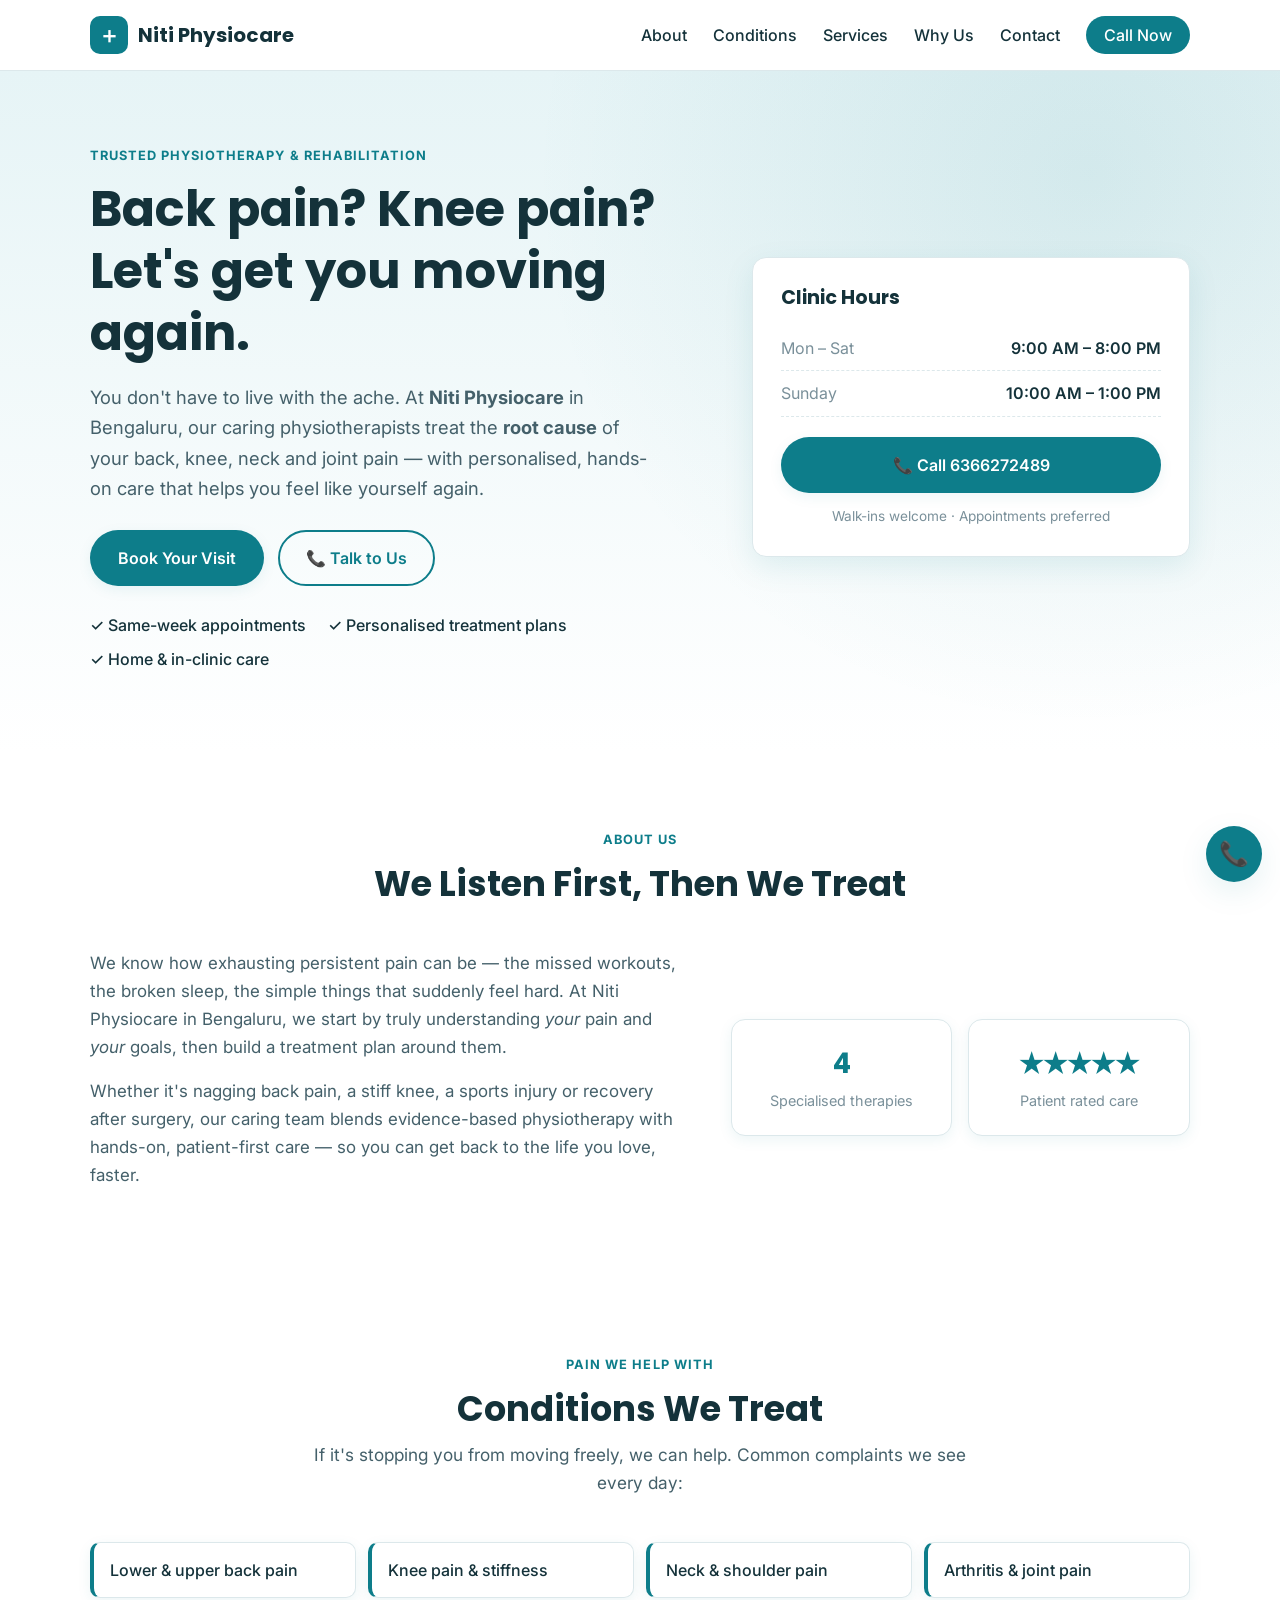
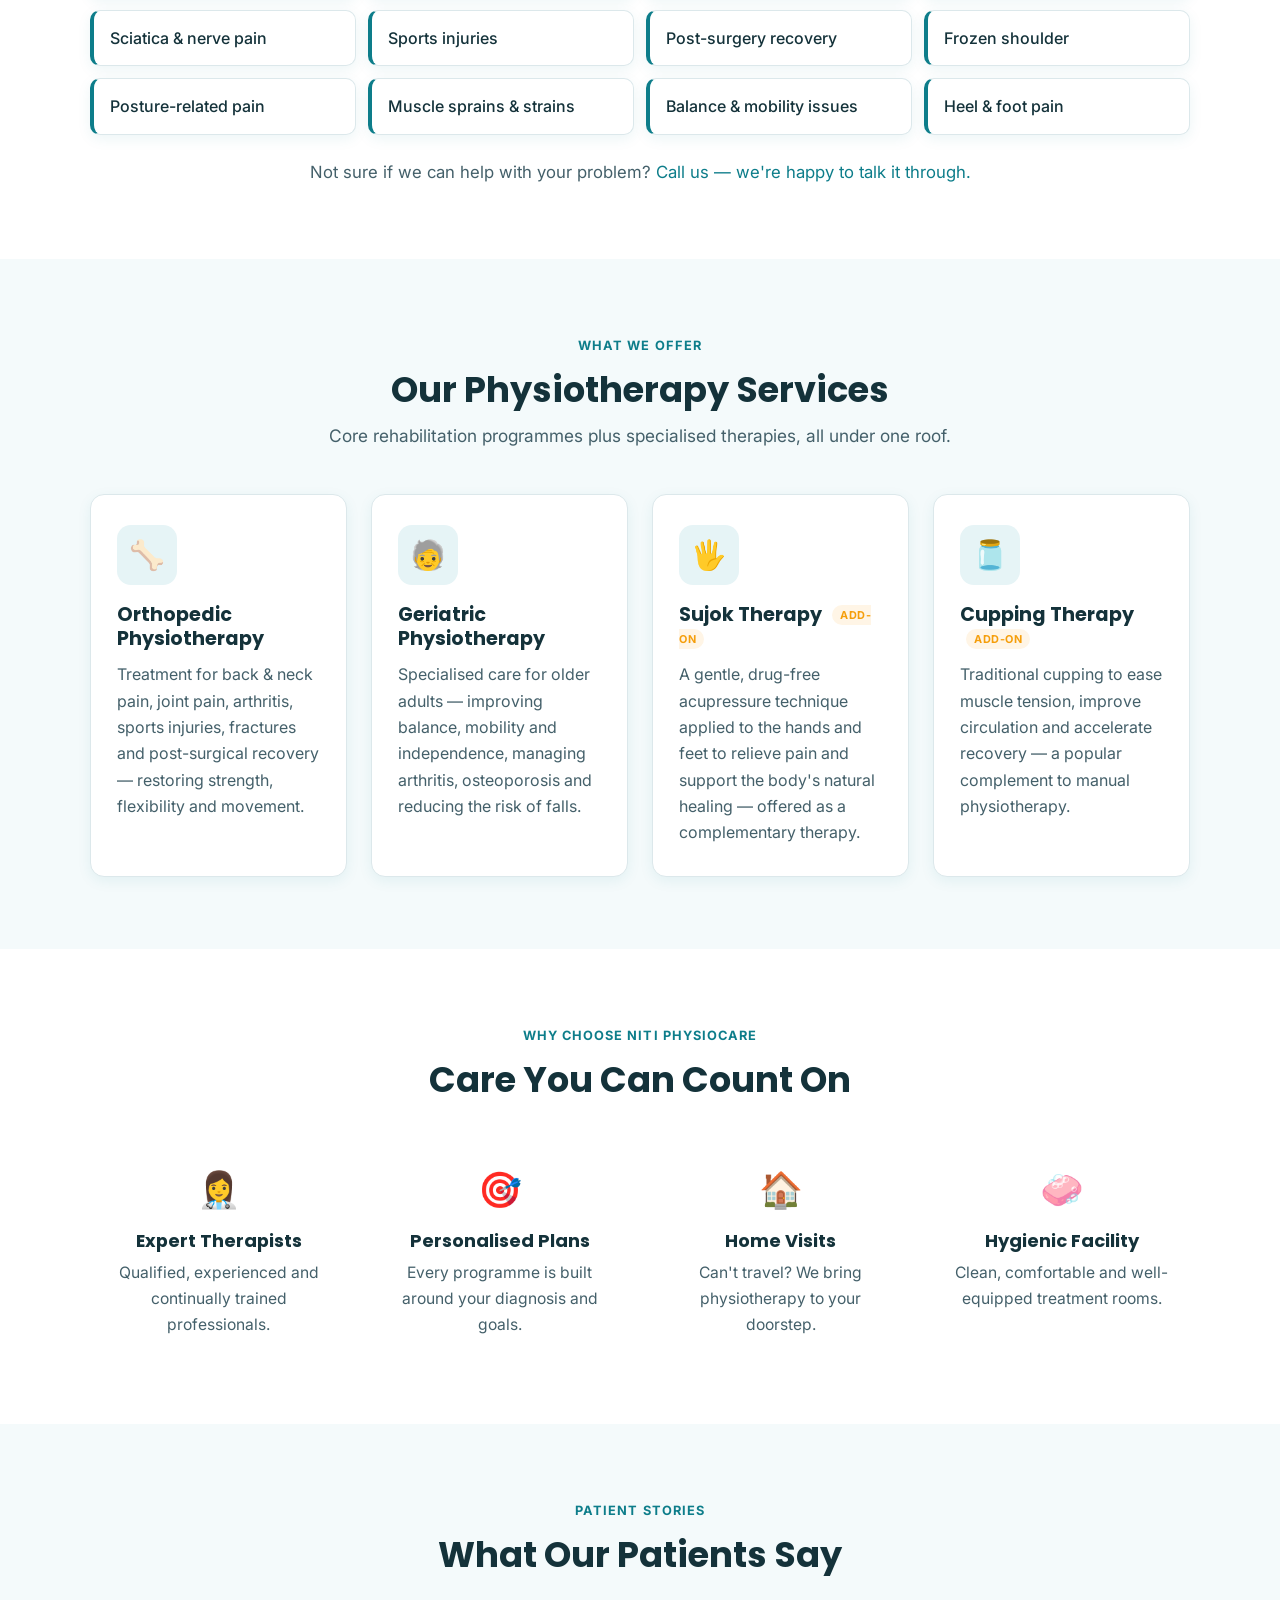
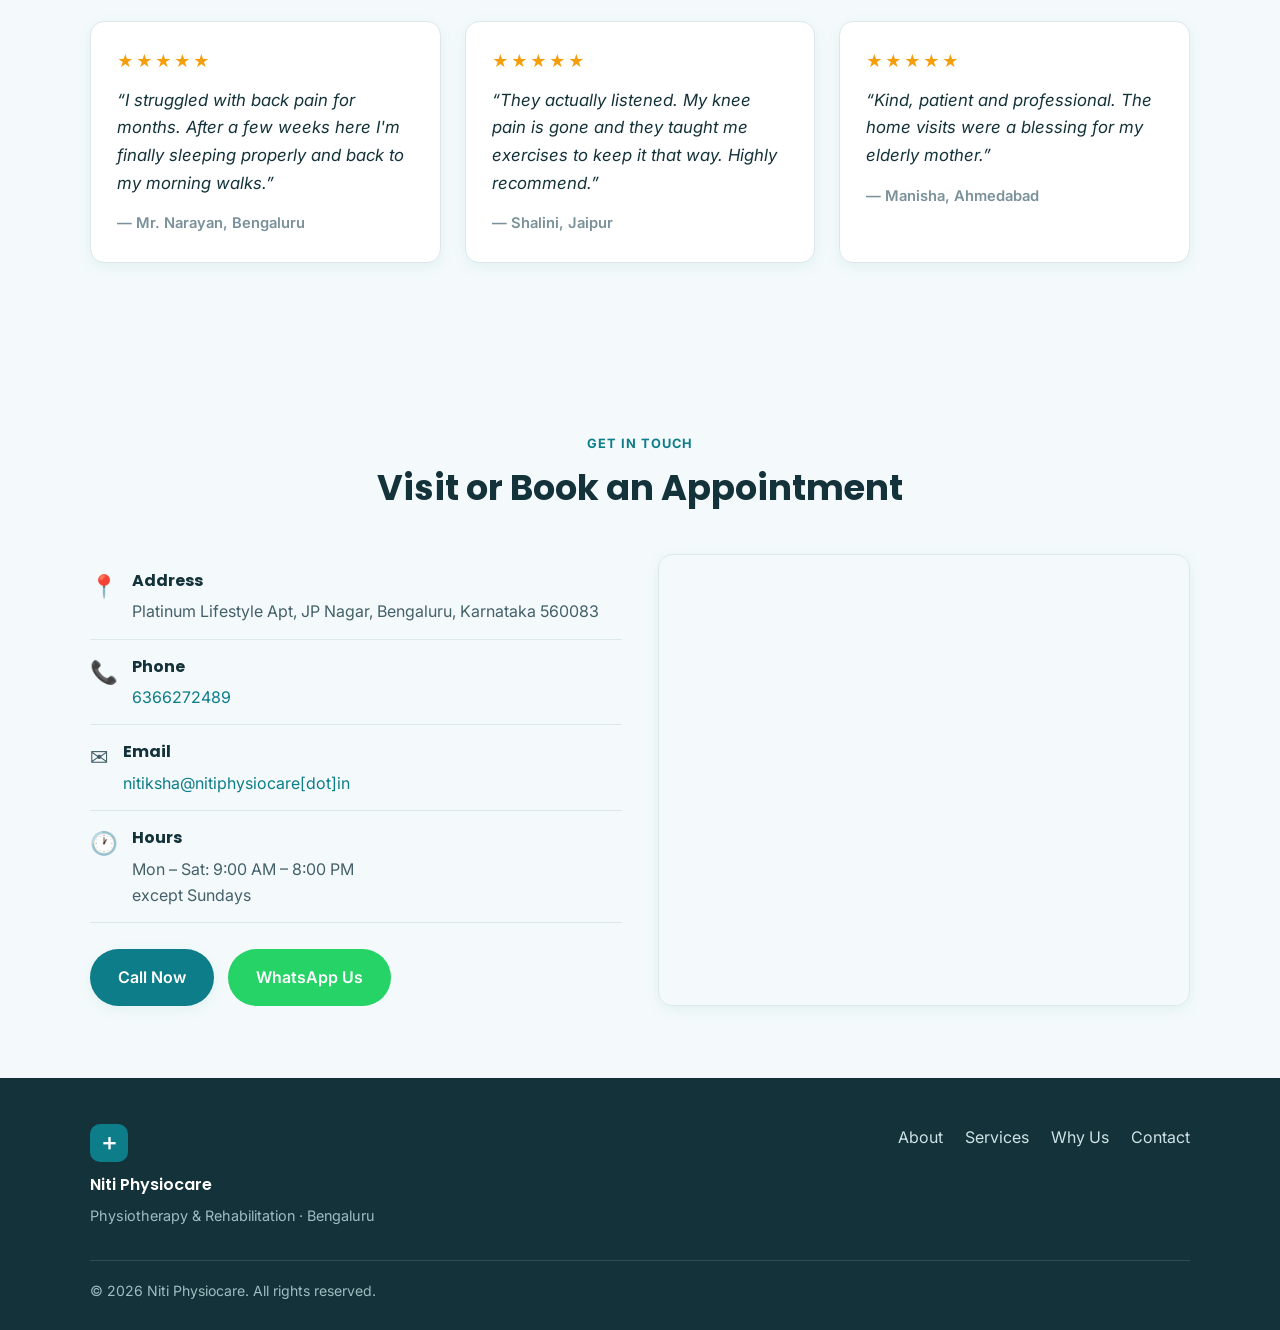
==== index.html @ 244d608a "Fill in clinic details for Niti Physiocare Replace template placeholders with real clinic info: name" ====
<!DOCTYPE html>
<html lang="en">
<head>
  <meta charset="UTF-8" />
  <meta name="viewport" content="width=device-width, initial-scale=1.0" />

  <!-- ===== Primary SEO meta ===== -->
  <title>Niti Physiocare | Physiotherapy & Rehabilitation in Bengaluru</title>
  <meta name="description" content="Niti Physiocare offers expert physiotherapy in Bengaluru — orthopedic and geriatric rehabilitation, plus Sujok and cupping therapy. Book an appointment with our experienced physiotherapists today." />
  <meta name="keywords" content="physiotherapy Bengaluru, physiotherapist near me, orthopedic physiotherapy, geriatric physiotherapy, sujok therapy, cupping therapy, back pain treatment, joint pain, rehabilitation Bengaluru" />
  <meta name="author" content="Niti Physiocare" />
  <meta name="robots" content="index, follow" />
  <link rel="canonical" href="https://nitiphysiocare.in/" />

  <!-- ===== Open Graph (Facebook / WhatsApp / LinkedIn) ===== -->
  <meta property="og:type" content="website" />
  <meta property="og:title" content="Niti Physiocare | Physiotherapy & Rehabilitation in Bengaluru" />
  <meta property="og:description" content="Expert orthopedic & geriatric physiotherapy, Sujok and cupping therapy in Bengaluru. Personalised treatment for lasting pain relief and mobility." />
  <meta property="og:url" content="https://nitiphysiocare.in/" />
  <meta property="og:image" content="https://nitiphysiocare.in/assets/og-image.jpg" />
  <meta property="og:site_name" content="Niti Physiocare" />
  <meta property="og:locale" content="en_IN" />

  <!-- ===== Twitter card ===== -->
  <meta name="twitter:card" content="summary_large_image" />
  <meta name="twitter:title" content="Niti Physiocare | Physiotherapy in Bengaluru" />
  <meta name="twitter:description" content="Expert orthopedic & geriatric physiotherapy, Sujok and cupping therapy in Bengaluru." />
  <meta name="twitter:image" content="https://nitiphysiocare.in/assets/og-image.jpg" />

  <meta name="theme-color" content="#0d7d8a" />

  <!-- ===== Favicon (replace with your own) ===== -->
  <link rel="icon" type="image/svg+xml" href="favicon.svg" />

  <!-- ===== Fonts ===== -->
  <link rel="preconnect" href="https://fonts.googleapis.com" />
  <link rel="preconnect" href="https://fonts.gstatic.com" crossorigin />
  <link href="https://fonts.googleapis.com/css2?family=Poppins:wght@500;600;700&family=Inter:wght@400;500;600&display=swap" rel="stylesheet" />

  <link rel="stylesheet" href="styles.css" />

  <!-- ===== Structured Data: LocalBusiness / Physiotherapy (helps Google rich results) ===== -->
  <script type="application/ld+json">
  {
    "@context": "https://schema.org",
    "@type": "Physiotherapy",
    "name": "Niti Physiocare",
    "image": "https://nitiphysiocare.in/assets/og-image.jpg",
    "url": "https://nitiphysiocare.in/",
    "telephone": "6366272489",
    "email": "nitiksha@nitiphysiocare.in",
    "priceRange": "₹₹",
    "address": {
      "@type": "PostalAddress",
      "streetAddress": "Platinum Lifestyle Apt, JP Nagar",
      "addressLocality": "Bengaluru",
      "addressRegion": "Karnataka",
      "postalCode": "560083",
      "addressCountry": "IN"
    },
    "geo": {
      "@type": "GeoCoordinates",
      "latitude": "12.8653871",
      "longitude": "77.575637"
    },
    "openingHoursSpecification": [
      {
        "@type": "OpeningHoursSpecification",
        "dayOfWeek": ["Monday","Tuesday","Wednesday","Thursday","Friday","Saturday"],
        "opens": "09:00",
        "closes": "20:00"
      },
      {
        "@type": "OpeningHoursSpecification",
        "dayOfWeek": "Sunday",
        "opens": "10:00",
        "closes": "13:00"
      }
    ],
    "medicalSpecialty": "Physiotherapy",
    "availableService": [
      { "@type": "MedicalTherapy", "name": "Orthopedic Physiotherapy" },
      { "@type": "MedicalTherapy", "name": "Geriatric Physiotherapy" },
      { "@type": "MedicalTherapy", "name": "Sujok Therapy" },
      { "@type": "MedicalTherapy", "name": "Cupping Therapy" }
    ]
  }
  </script>
</head>

<body>
  <a class="skip-link" href="#main">Skip to content</a>

  <!-- ===== Header / Nav ===== -->
  <header class="site-header" id="top">
    <div class="container nav-wrap">
      <a href="#top" class="brand" aria-label="Niti Physiocare home">
        <span class="brand-mark" aria-hidden="true">＋</span>
        <span class="brand-text">Niti Physiocare</span>
      </a>

      <nav class="main-nav" aria-label="Primary">
        <button class="nav-toggle" aria-expanded="false" aria-controls="nav-menu" aria-label="Toggle menu">
          <span></span><span></span><span></span>
        </button>
        <ul id="nav-menu" class="nav-menu">
          <li><a href="#about">About</a></li>
          <li><a href="#conditions">Conditions</a></li>
          <li><a href="#services">Services</a></li>
          <li><a href="#why">Why Us</a></li>
          <li><a href="#contact">Contact</a></li>
          <li><a class="nav-cta" href="tel:6366272489">Call Now</a></li>
        </ul>
      </nav>
    </div>
  </header>

  <main id="main">
    <!-- ===== Hero ===== -->
    <section class="hero">
      <div class="container hero-inner">
        <div class="hero-content">
          <p class="eyebrow">Trusted Physiotherapy &amp; Rehabilitation</p>
          <h1>Back pain? Knee pain? Let's get you moving again.</h1>
          <p class="hero-sub">
            You don't have to live with the ache. At <strong>Niti Physiocare</strong> in Bengaluru,
            our caring physiotherapists treat the <strong>root cause</strong> of your back, knee,
            neck and joint pain — with personalised, hands-on care that helps you feel like
            yourself again.
          </p>
          <div class="hero-actions">
            <a class="btn btn-primary" href="#contact">Book Your Visit</a>
            <a class="btn btn-ghost" href="tel:6366272489">📞 Talk to Us</a>
          </div>
          <ul class="hero-points">
            <li>✓ Same-week appointments</li>
            <li>✓ Personalised treatment plans</li>
            <li>✓ Home &amp; in-clinic care</li>
          </ul>
        </div>
        <div class="hero-card" aria-hidden="false">
          <h2 class="hero-card-title">Clinic Hours</h2>
          <ul class="hours-list">
            <li><span>Mon – Sat</span><span>9:00 AM – 8:00 PM</span></li>
            <li><span>Sunday</span><span>10:00 AM – 1:00 PM</span></li>
          </ul>
          <a class="btn btn-primary btn-block" href="tel:6366272489">📞 Call 6366272489</a>
          <p class="hero-card-note">Walk-ins welcome · Appointments preferred</p>
        </div>
      </div>
    </section>

    <!-- ===== About ===== -->
    <section class="section" id="about">
      <div class="container">
        <div class="section-head">
          <p class="eyebrow">About Us</p>
          <h2>We Listen First, Then We Treat</h2>
        </div>
        <div class="about-grid">
          <div>
            <p>
              We know how exhausting persistent pain can be — the missed workouts, the broken
              sleep, the simple things that suddenly feel hard. At Niti Physiocare in Bengaluru, we
              start by truly understanding <em>your</em> pain and <em>your</em> goals, then build
              a treatment plan around them.
            </p>
            <p>
              Whether it's nagging back pain, a stiff knee, a sports injury or recovery after
              surgery, our caring team blends evidence-based physiotherapy with hands-on,
              patient-first care — so you can get back to the life you love, faster.
            </p>
          </div>
          <ul class="stats">
            <li><strong>4</strong><span>Specialised therapies</span></li>
            <li><strong>★★★★★</strong><span>Patient rated care</span></li>
          </ul>
        </div>
      </div>
    </section>

    <!-- ===== Conditions We Treat ===== -->
    <section class="section" id="conditions">
      <div class="container">
        <div class="section-head">
          <p class="eyebrow">Pain We Help With</p>
          <h2>Conditions We Treat</h2>
          <p class="section-lead">If it's stopping you from moving freely, we can help. Common complaints we see every day:</p>
        </div>
        <ul class="conditions">
          <li>Lower &amp; upper back pain</li>
          <li>Knee pain &amp; stiffness</li>
          <li>Neck &amp; shoulder pain</li>
          <li>Arthritis &amp; joint pain</li>
          <li>Sciatica &amp; nerve pain</li>
          <li>Sports injuries</li>
          <li>Post-surgery recovery</li>
          <li>Frozen shoulder</li>
          <li>Posture-related pain</li>
          <li>Muscle sprains &amp; strains</li>
          <li>Balance &amp; mobility issues</li>
          <li>Heel &amp; foot pain</li>
        </ul>
        <p class="conditions-cta">
          Not sure if we can help with your problem?
          <a href="tel:6366272489">Call us — we're happy to talk it through.</a>
        </p>
      </div>
    </section>

    <!-- ===== Services ===== -->
    <section class="section section-alt" id="services">
      <div class="container">
        <div class="section-head">
          <p class="eyebrow">What We Offer</p>
          <h2>Our Physiotherapy Services</h2>
          <p class="section-lead">
            Core rehabilitation programmes plus specialised therapies, all under one roof.
          </p>
        </div>

        <div class="cards">
          <article class="card">
            <div class="card-icon" aria-hidden="true">🦴</div>
            <h3>Orthopedic Physiotherapy</h3>
            <p>
              Treatment for back &amp; neck pain, joint pain, arthritis, sports injuries,
              fractures and post-surgical recovery — restoring strength, flexibility and movement.
            </p>
          </article>

          <article class="card">
            <div class="card-icon" aria-hidden="true">🧓</div>
            <h3>Geriatric Physiotherapy</h3>
            <p>
              Specialised care for older adults — improving balance, mobility and independence,
              managing arthritis, osteoporosis and reducing the risk of falls.
            </p>
          </article>

          <article class="card">
            <div class="card-icon" aria-hidden="true">🖐️</div>
            <h3>Sujok Therapy <span class="badge">Add-on</span></h3>
            <p>
              A gentle, drug-free acupressure technique applied to the hands and feet to relieve
              pain and support the body's natural healing — offered as a complementary therapy.
            </p>
          </article>

          <article class="card">
            <div class="card-icon" aria-hidden="true">🫙</div>
            <h3>Cupping Therapy <span class="badge">Add-on</span></h3>
            <p>
              Traditional cupping to ease muscle tension, improve circulation and accelerate
              recovery — a popular complement to manual physiotherapy.
            </p>
          </article>
        </div>
      </div>
    </section>

    <!-- ===== Why Us ===== -->
    <section class="section" id="why">
      <div class="container">
        <div class="section-head">
          <p class="eyebrow">Why Choose Niti Physiocare</p>
          <h2>Care You Can Count On</h2>
        </div>
        <div class="features">
          <div class="feature"><span class="feature-ic">👩‍⚕️</span><h3>Expert Therapists</h3><p>Qualified, experienced and continually trained professionals.</p></div>
          <div class="feature"><span class="feature-ic">🎯</span><h3>Personalised Plans</h3><p>Every programme is built around your diagnosis and goals.</p></div>
          <div class="feature"><span class="feature-ic">🏠</span><h3>Home Visits</h3><p>Can't travel? We bring physiotherapy to your doorstep.</p></div>
          <div class="feature"><span class="feature-ic">🧼</span><h3>Hygienic Facility</h3><p>Clean, comfortable and well-equipped treatment rooms.</p></div>
        </div>
      </div>
    </section>

    <!-- ===== Testimonials ===== -->
    <section class="section section-alt" id="testimonials">
      <div class="container">
        <div class="section-head">
          <p class="eyebrow">Patient Stories</p>
          <h2>What Our Patients Say</h2>
        </div>
        <div class="testimonials">
          <figure class="testimonial">
            <div class="stars" aria-hidden="true">★★★★★</div>
            <blockquote>“I struggled with back pain for months. After a few weeks here I'm finally sleeping properly and back to my morning walks.”</blockquote>
            <figcaption>— Mr. Narayan, Bengaluru</figcaption>
          </figure>
          <figure class="testimonial">
            <div class="stars" aria-hidden="true">★★★★★</div>
            <blockquote>“They actually listened. My knee pain is gone and they taught me exercises to keep it that way. Highly recommend.”</blockquote>
            <figcaption>— Shalini, Jaipur</figcaption>
          </figure>
          <figure class="testimonial">
            <div class="stars" aria-hidden="true">★★★★★</div>
            <blockquote>“Kind, patient and professional. The home visits were a blessing for my elderly mother.”</blockquote>
            <figcaption>— Manisha, Ahmedabad</figcaption>
          </figure>
        </div>
      </div>
    </section>

    <!-- ===== Contact ===== -->
    <section class="section section-alt" id="contact">
      <div class="container">
        <div class="section-head">
          <p class="eyebrow">Get In Touch</p>
          <h2>Visit or Book an Appointment</h2>
        </div>

        <div class="contact-grid">
          <div class="contact-info">
            <ul class="contact-list">
              <li>
                <span class="contact-ic" aria-hidden="true">📍</span>
                <div>
                  <strong>Address</strong>
                  <p>Platinum Lifestyle Apt, JP Nagar, Bengaluru, Karnataka 560083</p>
                </div>
              </li>
              <li>
                <span class="contact-ic" aria-hidden="true">📞</span>
                <div>
                  <strong>Phone</strong>
                  <p><a href="tel:6366272489">6366272489</a></p>
                </div>
              </li>
              <li>
                <span class="contact-ic" aria-hidden="true">✉️</span>
                <div>
                  <strong>Email</strong>
                  <p><a href="mailto:nitiksha@nitiphysiocare.in">nitiksha@nitiphysiocare[dot]in</a></p>
                </div>
              </li>
              <li>
                <span class="contact-ic" aria-hidden="true">🕐</span>
                <div>
                  <strong>Hours</strong>
                  <p>Mon – Sat: 9:00 AM – 8:00 PM<br /> except Sundays</p>
                </div>
              </li>
            </ul>

            <div class="contact-actions">
              <a class="btn btn-primary" href="tel:6366272489">Call Now</a>
              <a class="btn btn-whatsapp" href="https://wa.me/6366272489" target="_blank" rel="noopener">WhatsApp Us</a>
            </div>
          </div>

          <div class="contact-map">
            <iframe
              title="Niti Physiocare location map"
              src="https://www.google.com/maps?q=Niti+Physiocare&ll=12.8653871,77.575637&z=17&output=embed"
              width="100%" height="100%" style="border:0;"
              allowfullscreen="" loading="lazy" referrerpolicy="no-referrer-when-downgrade">
            </iframe>
          </div>
        </div>
      </div>
    </section>
  </main>

  <!-- ===== Footer ===== -->
  <footer class="site-footer">
    <div class="container footer-inner">
      <div class="footer-brand">
        <span class="brand-mark" aria-hidden="true">＋</span>
        <span>Niti Physiocare</span>
        <p class="footer-tag">Physiotherapy &amp; Rehabilitation · Bengaluru</p>
      </div>
      <nav class="footer-nav" aria-label="Footer">
        <a href="#about">About</a>
        <a href="#services">Services</a>
        <a href="#why">Why Us</a>
        <a href="#contact">Contact</a>
      </nav>
      <p class="footer-copy">© <span id="year"></span> Niti Physiocare. All rights reserved.</p>
    </div>
  </footer>

  <!-- Floating WhatsApp / Call quick action -->
  <a class="float-call" href="tel:6366272489" aria-label="Call Niti Physiocare">📞</a>

  <script src="script.js"></script>
</body>
</html>
---- styles.css ----
/* ===========================================================
   [CLINIC NAME] — Physiotherapy website styles
   Theme: clean clinical teal/blue
   =========================================================== */

:root {
  --teal: #0d7d8a;
  --teal-dark: #095e68;
  --teal-light: #e6f4f6;
  --accent: #f59e0b;
  --ink: #14323a;
  --body: #44606a;
  --muted: #7a909a;
  --bg: #ffffff;
  --bg-alt: #f4fafb;
  --border: #dce8eb;
  --white: #ffffff;
  --whatsapp: #25d366;
  --radius: 14px;
  --shadow: 0 10px 30px rgba(13, 125, 138, 0.10);
  --shadow-sm: 0 4px 14px rgba(13, 125, 138, 0.08);
  --maxw: 1140px;
}

* { box-sizing: border-box; }

html { scroll-behavior: smooth; }

body {
  margin: 0;
  font-family: "Inter", system-ui, -apple-system, Segoe UI, Roboto, sans-serif;
  color: var(--body);
  background: var(--bg);
  line-height: 1.65;
  -webkit-font-smoothing: antialiased;
}

h1, h2, h3, .brand-text { font-family: "Poppins", sans-serif; color: var(--ink); line-height: 1.25; }

img { max-width: 100%; display: block; }
a { color: var(--teal); text-decoration: none; }
a:hover { text-decoration: underline; }

.container { width: 100%; max-width: var(--maxw); margin: 0 auto; padding: 0 20px; }

.skip-link {
  position: absolute; left: -999px; top: 0; background: var(--teal); color: #fff;
  padding: 10px 16px; border-radius: 0 0 8px 0; z-index: 1000;
}
.skip-link:focus { left: 0; }

/* ===== Buttons ===== */
.btn {
  display: inline-block; padding: 13px 26px; border-radius: 999px;
  font-weight: 600; font-size: 1rem; cursor: pointer; border: 2px solid transparent;
  transition: transform .15s ease, box-shadow .15s ease, background .15s ease;
  text-align: center;
}
.btn:hover { text-decoration: none; transform: translateY(-2px); }
.btn-primary { background: var(--teal); color: #fff; box-shadow: var(--shadow-sm); }
.btn-primary:hover { background: var(--teal-dark); color: #fff; }
.btn-ghost { background: transparent; color: var(--teal); border-color: var(--teal); }
.btn-ghost:hover { background: var(--teal-light); }
.btn-whatsapp { background: var(--whatsapp); color: #fff; }
.btn-whatsapp:hover { background: #1da851; color: #fff; }
.btn-block { display: block; width: 100%; }

/* ===== Header ===== */
.site-header {
  position: sticky; top: 0; z-index: 100;
  background: rgba(255,255,255,0.95); backdrop-filter: blur(8px);
  border-bottom: 1px solid var(--border);
}
.nav-wrap { display: flex; align-items: center; justify-content: space-between; height: 70px; }
.brand { display: flex; align-items: center; gap: 10px; font-weight: 700; }
.brand:hover { text-decoration: none; }
.brand-mark {
  display: inline-grid; place-items: center; width: 38px; height: 38px;
  background: var(--teal); color: #fff; border-radius: 10px; font-size: 1.4rem; font-weight: 700;
}
.brand-text { font-size: 1.25rem; }

.main-nav { display: flex; align-items: center; }
.nav-menu { display: flex; align-items: center; gap: 26px; list-style: none; margin: 0; padding: 0; }
.nav-menu a { color: var(--ink); font-weight: 500; }
.nav-menu a:hover { color: var(--teal); text-decoration: none; }
.nav-cta { background: var(--teal); color: #fff !important; padding: 9px 18px; border-radius: 999px; }
.nav-cta:hover { background: var(--teal-dark); }

.nav-toggle { display: none; flex-direction: column; gap: 5px; background: none; border: 0; cursor: pointer; padding: 8px; }
.nav-toggle span { width: 26px; height: 3px; background: var(--ink); border-radius: 2px; transition: .25s; }

/* ===== Hero ===== */
.hero {
  background:
    radial-gradient(circle at 85% 15%, rgba(13,125,138,0.10), transparent 45%),
    linear-gradient(180deg, var(--teal-light), var(--bg));
  padding: 70px 0 80px;
}
.hero-inner { display: grid; grid-template-columns: 1.4fr 1fr; gap: 50px; align-items: center; }
.eyebrow {
  display: inline-block; text-transform: uppercase; letter-spacing: .08em;
  font-size: .8rem; font-weight: 700; color: var(--teal); margin: 0 0 12px;
}
.hero h1 { font-size: clamp(2rem, 4.5vw, 3.1rem); margin: 0 0 18px; }
.hero-sub { font-size: 1.15rem; max-width: 560px; margin: 0 0 26px; }
.hero-actions { display: flex; flex-wrap: wrap; gap: 14px; margin-bottom: 26px; }
.hero-points { list-style: none; padding: 0; margin: 0; display: flex; flex-wrap: wrap; gap: 8px 22px; color: var(--ink); font-weight: 500; }

.hero-card {
  background: #fff; border: 1px solid var(--border); border-radius: var(--radius);
  padding: 28px; box-shadow: var(--shadow);
}
.hero-card-title { font-size: 1.2rem; margin: 0 0 16px; }
.hours-list { list-style: none; margin: 0 0 20px; padding: 0; }
.hours-list li { display: flex; justify-content: space-between; padding: 9px 0; border-bottom: 1px dashed var(--border); }
.hours-list li span:first-child { color: var(--muted); }
.hours-list li span:last-child { font-weight: 600; color: var(--ink); }
.hero-card-note { text-align: center; font-size: .85rem; color: var(--muted); margin: 12px 0 0; }

/* ===== Sections ===== */
.section { padding: 72px 0; }
.section-alt { background: var(--bg-alt); }
.section-head { text-align: center; max-width: 680px; margin: 0 auto 44px; }
.section-head h2 { font-size: clamp(1.6rem, 3vw, 2.2rem); margin: 0 0 10px; }
.section-lead { font-size: 1.08rem; margin: 0; }

/* ===== About ===== */
.about-grid { display: grid; grid-template-columns: 1.3fr 1fr; gap: 44px; align-items: center; }
.about-grid p { margin: 0 0 16px; font-size: 1.06rem; }
.stats { list-style: none; margin: 0; padding: 0; display: grid; grid-template-columns: 1fr 1fr; gap: 16px; }
.stats li {
  background: #fff; border: 1px solid var(--border); border-radius: var(--radius);
  padding: 22px; text-align: center; box-shadow: var(--shadow-sm);
}
.stats strong { display: block; font-family: "Poppins"; font-size: 1.7rem; color: var(--teal); }
.stats span { font-size: .9rem; color: var(--muted); }

/* ===== Conditions ===== */
.conditions {
  list-style: none; margin: 0 0 24px; padding: 0;
  display: grid; grid-template-columns: repeat(auto-fill, minmax(220px, 1fr)); gap: 12px;
}
.conditions li {
  background: #fff; border: 1px solid var(--border); border-left: 4px solid var(--teal);
  border-radius: 10px; padding: 14px 16px; font-weight: 500; color: var(--ink);
  box-shadow: var(--shadow-sm);
}
.conditions-cta { text-align: center; font-size: 1.05rem; margin: 0; }

/* ===== Service cards ===== */
.cards { display: grid; grid-template-columns: repeat(auto-fit, minmax(240px, 1fr)); gap: 24px; }
.card {
  background: #fff; border: 1px solid var(--border); border-radius: var(--radius);
  padding: 30px 26px; box-shadow: var(--shadow-sm); transition: transform .2s, box-shadow .2s;
}
.card:hover { transform: translateY(-5px); box-shadow: var(--shadow); }
.card-icon {
  width: 60px; height: 60px; display: grid; place-items: center; font-size: 1.8rem;
  background: var(--teal-light); border-radius: 14px; margin-bottom: 18px;
}
.card h3 { font-size: 1.2rem; margin: 0 0 10px; }
.card p { margin: 0; }
.badge {
  font-family: "Inter"; font-size: .68rem; font-weight: 700; text-transform: uppercase;
  letter-spacing: .05em; color: var(--accent); background: #fff5e6;
  padding: 3px 8px; border-radius: 999px; vertical-align: middle; margin-left: 6px;
}

/* ===== Features ===== */
.features { display: grid; grid-template-columns: repeat(auto-fit, minmax(220px, 1fr)); gap: 24px; }
.feature { text-align: center; padding: 14px; }
.feature-ic { font-size: 2.2rem; display: block; margin-bottom: 12px; }
.feature h3 { font-size: 1.12rem; margin: 0 0 8px; }
.feature p { margin: 0; font-size: .98rem; }

/* ===== Testimonials ===== */
.testimonials { display: grid; grid-template-columns: repeat(auto-fit, minmax(260px, 1fr)); gap: 24px; margin-bottom: 22px; }
.testimonial {
  background: #fff; border: 1px solid var(--border); border-radius: var(--radius);
  padding: 26px; margin: 0; box-shadow: var(--shadow-sm);
}
.stars { color: var(--accent); letter-spacing: 2px; margin-bottom: 12px; }
.testimonial blockquote { margin: 0 0 14px; font-size: 1.05rem; color: var(--ink); font-style: italic; }
.testimonial figcaption { color: var(--muted); font-weight: 600; font-size: .92rem; }

/* ===== Contact ===== */
.contact-grid { display: grid; grid-template-columns: 1fr 1fr; gap: 36px; }
.contact-list { list-style: none; margin: 0 0 26px; padding: 0; }
.contact-list li { display: flex; gap: 14px; padding: 14px 0; border-bottom: 1px solid var(--border); }
.contact-ic { font-size: 1.4rem; }
.contact-list strong { display: block; color: var(--ink); font-family: "Poppins"; }
.contact-list p { margin: 4px 0 0; }
.contact-actions { display: flex; flex-wrap: wrap; gap: 14px; }
.contact-map { min-height: 360px; border-radius: var(--radius); overflow: hidden; box-shadow: var(--shadow-sm); border: 1px solid var(--border); }
.contact-map iframe { height: 100%; min-height: 360px; }

/* ===== Footer ===== */
.site-footer { background: var(--ink); color: #cfe2e6; padding: 46px 0 28px; }
.footer-inner { display: grid; grid-template-columns: 1fr auto; gap: 24px; align-items: start; }
.footer-brand { display: flex; flex-direction: column; gap: 6px; font-family: "Poppins"; font-weight: 600; color: #fff; }
.footer-brand .brand-mark { margin-bottom: 4px; }
.footer-tag { font-family: "Inter"; font-weight: 400; font-size: .9rem; color: #9fbcc2; margin: 0; }
.footer-nav { display: flex; gap: 22px; flex-wrap: wrap; }
.footer-nav a { color: #cfe2e6; }
.footer-nav a:hover { color: #fff; }
.footer-copy { grid-column: 1 / -1; border-top: 1px solid rgba(255,255,255,0.12); padding-top: 18px; margin: 8px 0 0; font-size: .88rem; color: #9fbcc2; }

/* ===== Floating call button ===== */
.float-call {
  position: fixed; right: 18px; bottom: 18px; z-index: 200;
  width: 56px; height: 56px; border-radius: 50%; background: var(--teal); color: #fff;
  display: grid; place-items: center; font-size: 1.5rem; box-shadow: var(--shadow);
}
.float-call:hover { background: var(--teal-dark); text-decoration: none; transform: scale(1.05); }

/* ===== Responsive ===== */
@media (max-width: 860px) {
  .hero-inner, .about-grid, .contact-grid, .footer-inner { grid-template-columns: 1fr; }
  .footer-copy { grid-column: 1; }
  .nav-toggle { display: flex; }
  .nav-menu {
    position: absolute; top: 70px; left: 0; right: 0; flex-direction: column; gap: 0;
    background: #fff; border-bottom: 1px solid var(--border); padding: 8px 20px 16px;
    box-shadow: var(--shadow); display: none;
  }
  .nav-menu.open { display: flex; }
  .nav-menu li { width: 100%; }
  .nav-menu a { display: block; padding: 12px 0; }
  .nav-cta { text-align: center; margin-top: 8px; }
  .stats { grid-template-columns: 1fr 1fr; }
}

@media (max-width: 480px) {
  .hero { padding: 48px 0 56px; }
  .section { padding: 52px 0; }
  .hero-actions .btn, .contact-actions .btn { flex: 1 1 auto; }
}

@media (prefers-reduced-motion: reduce) {
  * { scroll-behavior: auto; transition: none !important; }
}
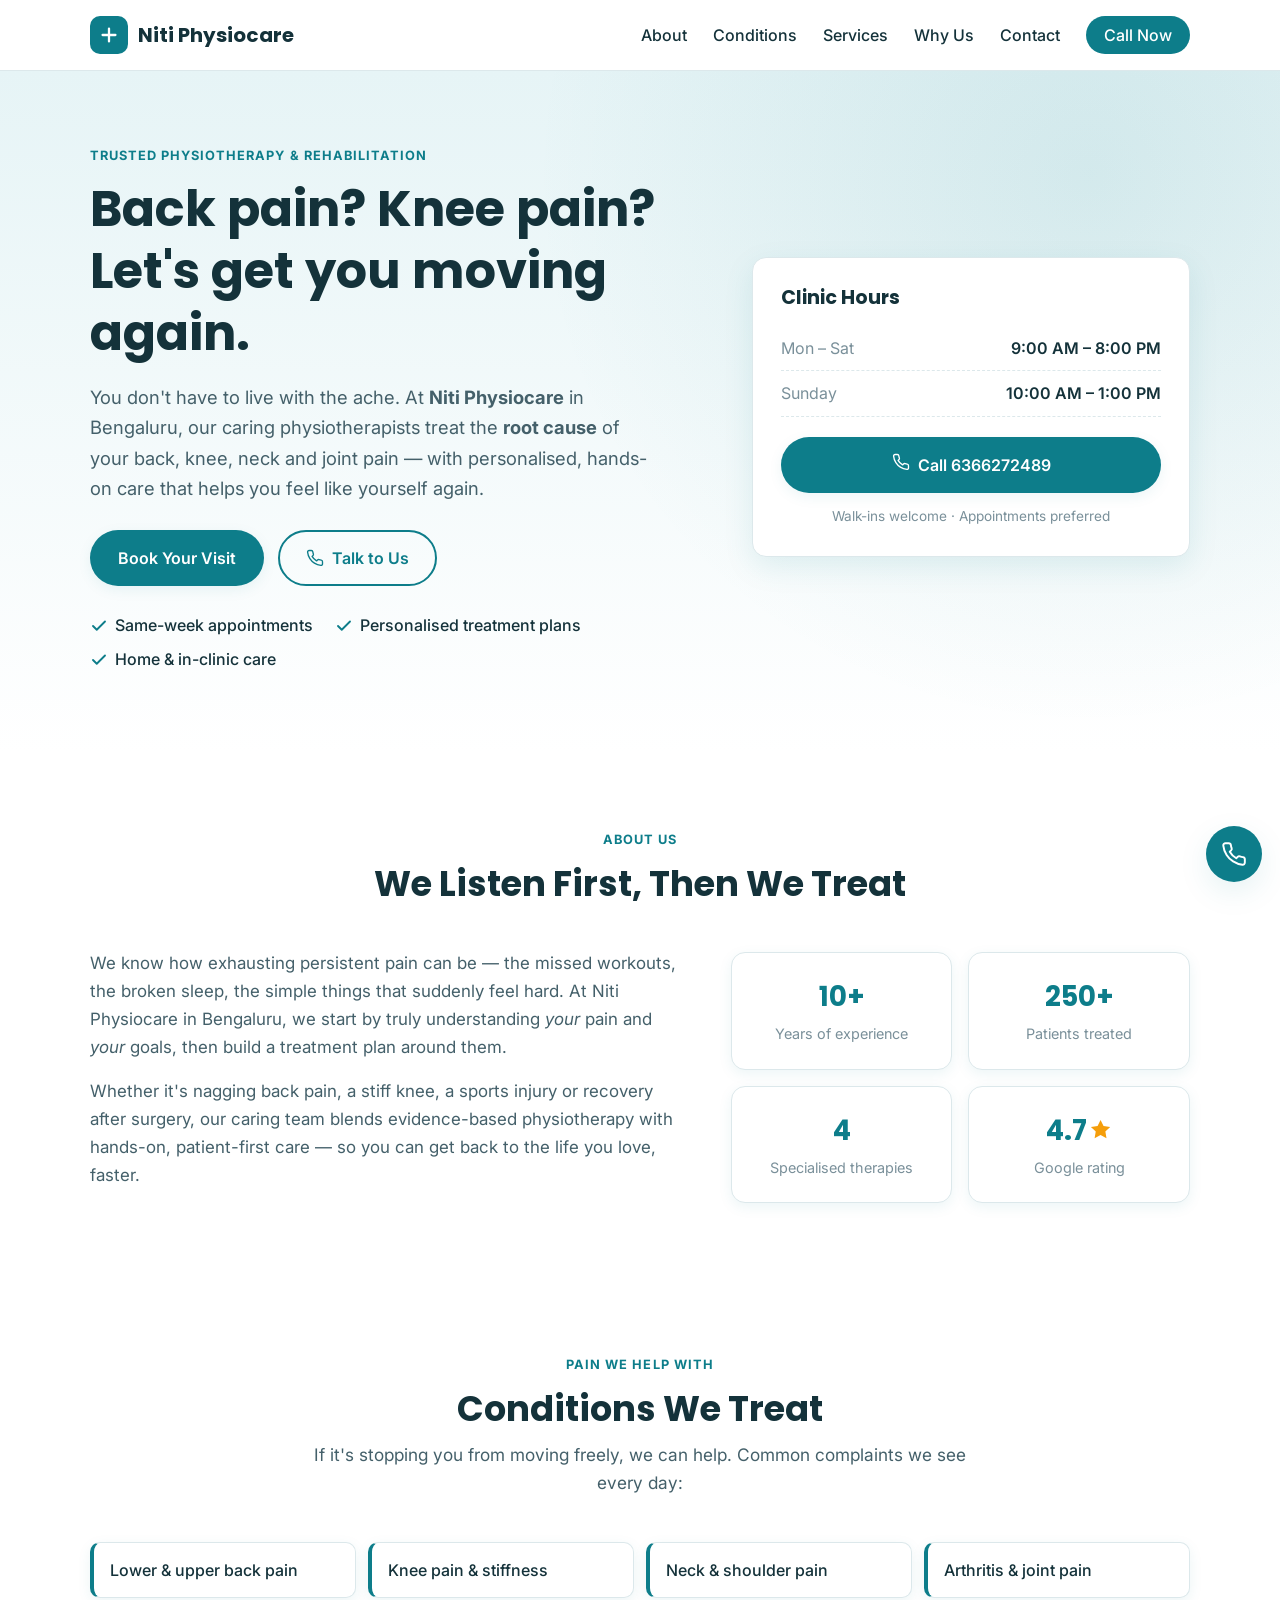
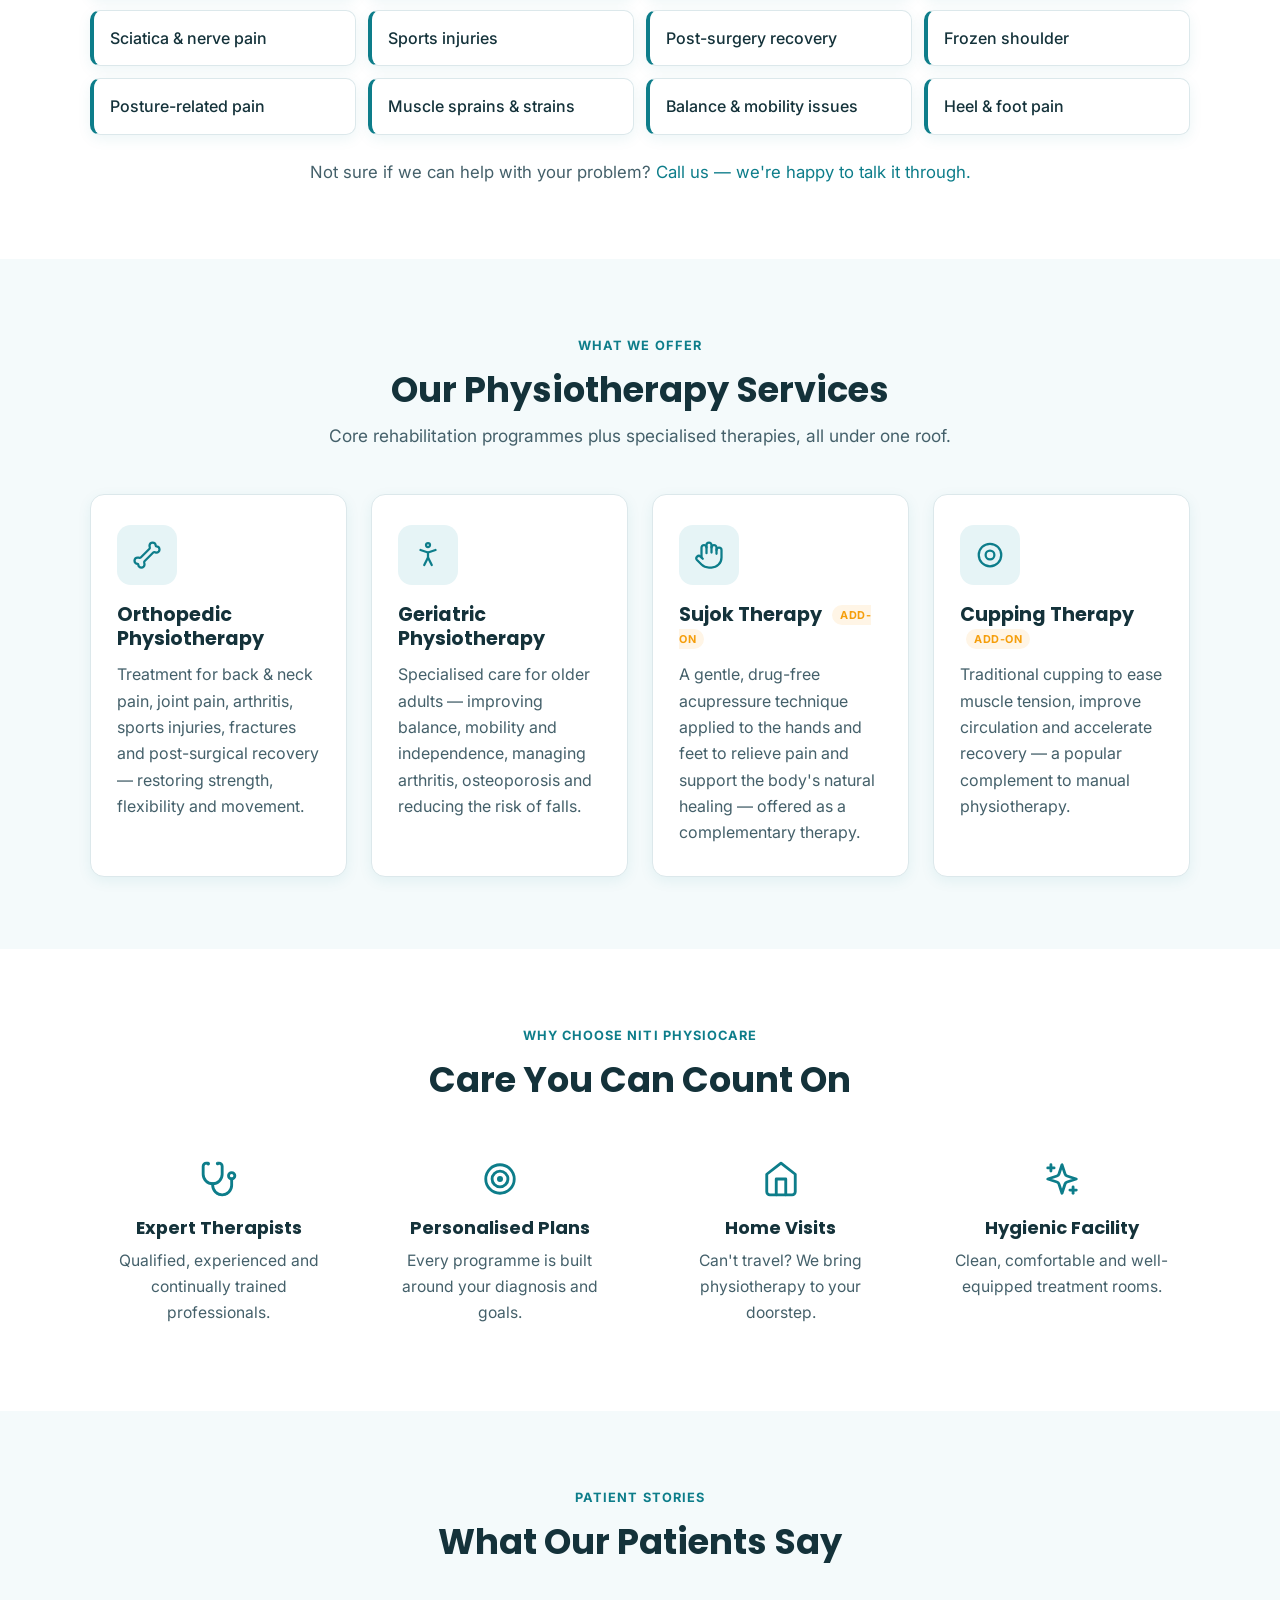
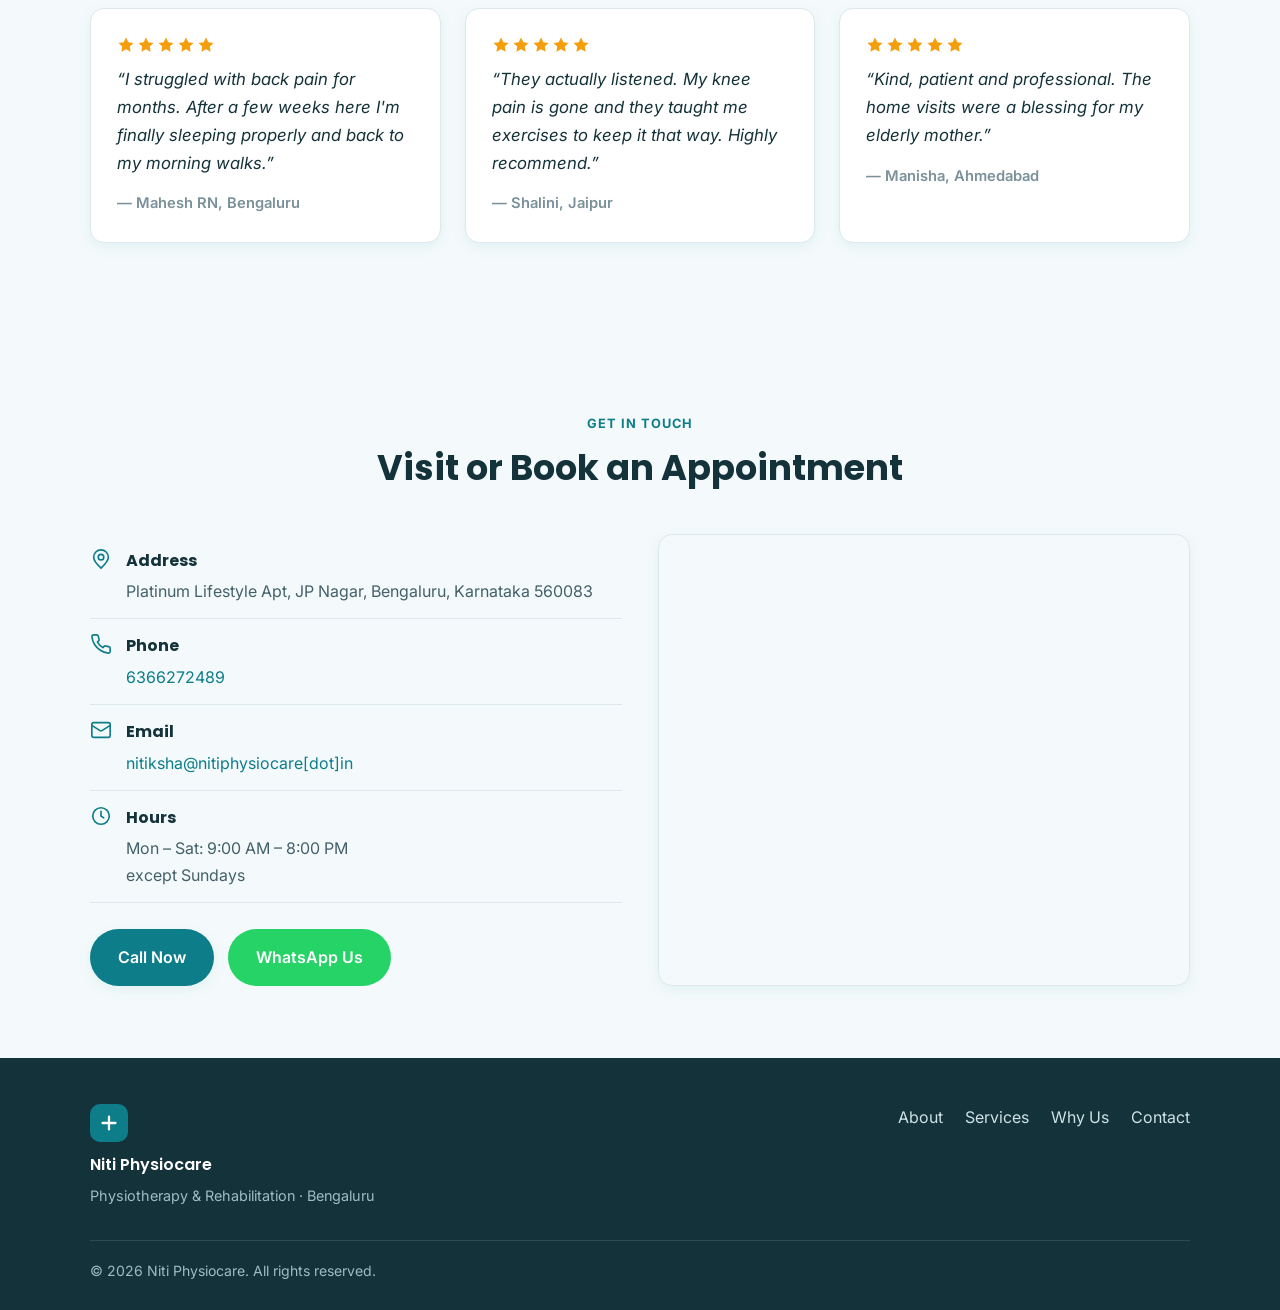
==== commit 7faf9347: "Replace emoji with single-color SVG icons; add stats & rating Swap all emoji (service cards, contact" ====
--- a/index.html
+++ b/index.html
@@ -50,6 +50,11 @@
     "telephone": "6366272489",
     "email": "nitiksha@nitiphysiocare.in",
     "priceRange": "₹₹",
+    "aggregateRating": {
+      "@type": "AggregateRating",
+      "ratingValue": "4.7",
+      "bestRating": "5"
+    },
     "address": {
       "@type": "PostalAddress",
       "streetAddress": "Platinum Lifestyle Apt, JP Nagar",
@@ -95,7 +100,9 @@
   <header class="site-header" id="top">
     <div class="container nav-wrap">
       <a href="#top" class="brand" aria-label="Niti Physiocare home">
-        <span class="brand-mark" aria-hidden="true">＋</span>
+        <span class="brand-mark" aria-hidden="true">
+          <svg viewBox="0 0 24 24" fill="none" stroke="currentColor" stroke-width="2.5" stroke-linecap="round"><path d="M12 5v14M5 12h14"/></svg>
+        </span>
         <span class="brand-text">Niti Physiocare</span>
       </a>
 
@@ -130,12 +137,12 @@
           </p>
           <div class="hero-actions">
             <a class="btn btn-primary" href="#contact">Book Your Visit</a>
-            <a class="btn btn-ghost" href="tel:6366272489">📞 Talk to Us</a>
+            <a class="btn btn-ghost" href="tel:6366272489"><svg class="btn-ic" viewBox="0 0 24 24" fill="none" stroke="currentColor" stroke-width="1.8" stroke-linecap="round" stroke-linejoin="round"><path d="M22 16.92v3a2 2 0 0 1-2.18 2 19.79 19.79 0 0 1-8.63-3.07 19.5 19.5 0 0 1-6-6 19.79 19.79 0 0 1-3.07-8.67A2 2 0 0 1 4.11 2h3a2 2 0 0 1 2 1.72c.13.96.36 1.9.7 2.81a2 2 0 0 1-.45 2.11L8.09 9.91a16 16 0 0 0 6 6l1.27-1.27a2 2 0 0 1 2.11-.45c.91.34 1.85.57 2.81.7A2 2 0 0 1 22 16.92Z"/></svg>Talk to Us</a>
           </div>
           <ul class="hero-points">
-            <li>✓ Same-week appointments</li>
-            <li>✓ Personalised treatment plans</li>
-            <li>✓ Home &amp; in-clinic care</li>
+            <li><svg class="point-ic" viewBox="0 0 24 24" fill="none" stroke="currentColor" stroke-width="2.5" stroke-linecap="round" stroke-linejoin="round"><polyline points="20 6 9 17 4 12"/></svg>Same-week appointments</li>
+            <li><svg class="point-ic" viewBox="0 0 24 24" fill="none" stroke="currentColor" stroke-width="2.5" stroke-linecap="round" stroke-linejoin="round"><polyline points="20 6 9 17 4 12"/></svg>Personalised treatment plans</li>
+            <li><svg class="point-ic" viewBox="0 0 24 24" fill="none" stroke="currentColor" stroke-width="2.5" stroke-linecap="round" stroke-linejoin="round"><polyline points="20 6 9 17 4 12"/></svg>Home &amp; in-clinic care</li>
           </ul>
         </div>
         <div class="hero-card" aria-hidden="false">
@@ -144,7 +151,7 @@
             <li><span>Mon – Sat</span><span>9:00 AM – 8:00 PM</span></li>
             <li><span>Sunday</span><span>10:00 AM – 1:00 PM</span></li>
           </ul>
-          <a class="btn btn-primary btn-block" href="tel:6366272489">📞 Call 6366272489</a>
+          <a class="btn btn-primary btn-block" href="tel:6366272489"><svg class="btn-ic" viewBox="0 0 24 24" fill="none" stroke="currentColor" stroke-width="1.8" stroke-linecap="round" stroke-linejoin="round"><path d="M22 16.92v3a2 2 0 0 1-2.18 2 19.79 19.79 0 0 1-8.63-3.07 19.5 19.5 0 0 1-6-6 19.79 19.79 0 0 1-3.07-8.67A2 2 0 0 1 4.11 2h3a2 2 0 0 1 2 1.72c.13.96.36 1.9.7 2.81a2 2 0 0 1-.45 2.11L8.09 9.91a16 16 0 0 0 6 6l1.27-1.27a2 2 0 0 1 2.11-.45c.91.34 1.85.57 2.81.7A2 2 0 0 1 22 16.92Z"/></svg>Call 6366272489</a>
           <p class="hero-card-note">Walk-ins welcome · Appointments preferred</p>
         </div>
       </div>
@@ -172,8 +179,10 @@
             </p>
           </div>
           <ul class="stats">
+            <li><strong>10+</strong><span>Years of experience</span></li>
+            <li><strong>250+</strong><span>Patients treated</span></li>
             <li><strong>4</strong><span>Specialised therapies</span></li>
-            <li><strong>★★★★★</strong><span>Patient rated care</span></li>
+            <li><strong>4.7<svg class="stat-star" viewBox="0 0 24 24" fill="currentColor"><path d="m12 2 3.09 6.26L22 9.27l-5 4.87 1.18 6.88L12 17.77l-6.18 3.25L7 14.14 2 9.27l6.91-1.01Z"/></svg></strong><span>Google rating</span></li>
           </ul>
         </div>
       </div>
@@ -221,7 +230,9 @@
 
         <div class="cards">
           <article class="card">
-            <div class="card-icon" aria-hidden="true">🦴</div>
+            <div class="card-icon" aria-hidden="true">
+              <svg viewBox="0 0 24 24" fill="none" stroke="currentColor" stroke-width="1.8" stroke-linecap="round" stroke-linejoin="round"><path d="M17 10c.7-.7 1.69 0 2.5 0a2.5 2.5 0 1 0 0-5 .5.5 0 0 1-.5-.5 2.5 2.5 0 1 0-5 0c0 .81.7 1.8 0 2.5l-7 7c-.7.7-1.69 0-2.5 0a2.5 2.5 0 0 0 0 5c.28 0 .5.22.5.5a2.5 2.5 0 1 0 5 0c0-.81-.7-1.8 0-2.5Z"/></svg>
+            </div>
             <h3>Orthopedic Physiotherapy</h3>
             <p>
               Treatment for back &amp; neck pain, joint pain, arthritis, sports injuries,
@@ -230,7 +241,9 @@
           </article>
 
           <article class="card">
-            <div class="card-icon" aria-hidden="true">🧓</div>
+            <div class="card-icon" aria-hidden="true">
+              <svg viewBox="0 0 24 24" fill="none" stroke="currentColor" stroke-width="1.8" stroke-linecap="round" stroke-linejoin="round"><circle cx="12" cy="4" r="1.6"/><path d="m9 20 3-6 3 6"/><path d="m6 8 6 2 6-2"/><path d="M12 10v4"/></svg>
+            </div>
             <h3>Geriatric Physiotherapy</h3>
             <p>
               Specialised care for older adults — improving balance, mobility and independence,
@@ -239,7 +252,9 @@
           </article>
 
           <article class="card">
-            <div class="card-icon" aria-hidden="true">🖐️</div>
+            <div class="card-icon" aria-hidden="true">
+              <svg viewBox="0 0 24 24" fill="none" stroke="currentColor" stroke-width="1.8" stroke-linecap="round" stroke-linejoin="round"><path d="M18 11V6a2 2 0 0 0-2-2 2 2 0 0 0-2 2"/><path d="M14 10V4a2 2 0 0 0-2-2 2 2 0 0 0-2 2v2"/><path d="M10 10.5V6a2 2 0 0 0-2-2 2 2 0 0 0-2 2v8"/><path d="M18 8a2 2 0 1 1 4 0v6a8 8 0 0 1-8 8h-2c-2.8 0-4.5-.86-5.99-2.34l-3.6-3.6a2 2 0 0 1 2.83-2.82L7 15"/></svg>
+            </div>
             <h3>Sujok Therapy <span class="badge">Add-on</span></h3>
             <p>
               A gentle, drug-free acupressure technique applied to the hands and feet to relieve
@@ -248,7 +263,9 @@
           </article>
 
           <article class="card">
-            <div class="card-icon" aria-hidden="true">🫙</div>
+            <div class="card-icon" aria-hidden="true">
+              <svg viewBox="0 0 24 24" fill="none" stroke="currentColor" stroke-width="1.8" stroke-linecap="round" stroke-linejoin="round"><circle cx="12" cy="12" r="9"/><circle cx="12" cy="12" r="3.5"/></svg>
+            </div>
             <h3>Cupping Therapy <span class="badge">Add-on</span></h3>
             <p>
               Traditional cupping to ease muscle tension, improve circulation and accelerate
@@ -267,10 +284,10 @@
           <h2>Care You Can Count On</h2>
         </div>
         <div class="features">
-          <div class="feature"><span class="feature-ic">👩‍⚕️</span><h3>Expert Therapists</h3><p>Qualified, experienced and continually trained professionals.</p></div>
-          <div class="feature"><span class="feature-ic">🎯</span><h3>Personalised Plans</h3><p>Every programme is built around your diagnosis and goals.</p></div>
-          <div class="feature"><span class="feature-ic">🏠</span><h3>Home Visits</h3><p>Can't travel? We bring physiotherapy to your doorstep.</p></div>
-          <div class="feature"><span class="feature-ic">🧼</span><h3>Hygienic Facility</h3><p>Clean, comfortable and well-equipped treatment rooms.</p></div>
+          <div class="feature"><span class="feature-ic"><svg viewBox="0 0 24 24" fill="none" stroke="currentColor" stroke-width="1.8" stroke-linecap="round" stroke-linejoin="round"><path d="M4.8 2.3A.3.3 0 1 0 5 2H4a2 2 0 0 0-2 2v5a6 6 0 0 0 6 6 6 6 0 0 0 6-6V4a2 2 0 0 0-2-2h-1a.2.2 0 1 0 .3.3"/><path d="M8 15v1a6 6 0 0 0 6 6 6 6 0 0 0 6-6v-4"/><circle cx="20" cy="10" r="2"/></svg></span><h3>Expert Therapists</h3><p>Qualified, experienced and continually trained professionals.</p></div>
+          <div class="feature"><span class="feature-ic"><svg viewBox="0 0 24 24" fill="none" stroke="currentColor" stroke-width="1.8" stroke-linecap="round" stroke-linejoin="round"><circle cx="12" cy="12" r="9"/><circle cx="12" cy="12" r="5"/><circle cx="12" cy="12" r="1"/></svg></span><h3>Personalised Plans</h3><p>Every programme is built around your diagnosis and goals.</p></div>
+          <div class="feature"><span class="feature-ic"><svg viewBox="0 0 24 24" fill="none" stroke="currentColor" stroke-width="1.8" stroke-linecap="round" stroke-linejoin="round"><path d="m3 9 9-7 9 7v11a2 2 0 0 1-2 2H5a2 2 0 0 1-2-2z"/><polyline points="9 22 9 12 15 12 15 22"/></svg></span><h3>Home Visits</h3><p>Can't travel? We bring physiotherapy to your doorstep.</p></div>
+          <div class="feature"><span class="feature-ic"><svg viewBox="0 0 24 24" fill="none" stroke="currentColor" stroke-width="1.8" stroke-linecap="round" stroke-linejoin="round"><path d="m12 3-1.9 5.8a2 2 0 0 1-1.3 1.3L3 12l5.8 1.9a2 2 0 0 1 1.3 1.3L12 21l1.9-5.8a2 2 0 0 1 1.3-1.3L21 12l-5.8-1.9a2 2 0 0 1-1.3-1.3Z"/><path d="M5 3v4"/><path d="M19 17v4"/><path d="M3 5h4"/><path d="M17 19h4"/></svg></span><h3>Hygienic Facility</h3><p>Clean, comfortable and well-equipped treatment rooms.</p></div>
         </div>
       </div>
     </section>
@@ -284,17 +301,17 @@
         </div>
         <div class="testimonials">
           <figure class="testimonial">
-            <div class="stars" aria-hidden="true">★★★★★</div>
+            <div class="stars" aria-hidden="true"><svg viewBox="0 0 24 24" fill="currentColor"><path d="m12 2 3.09 6.26L22 9.27l-5 4.87 1.18 6.88L12 17.77l-6.18 3.25L7 14.14 2 9.27l6.91-1.01Z"/></svg><svg viewBox="0 0 24 24" fill="currentColor"><path d="m12 2 3.09 6.26L22 9.27l-5 4.87 1.18 6.88L12 17.77l-6.18 3.25L7 14.14 2 9.27l6.91-1.01Z"/></svg><svg viewBox="0 0 24 24" fill="currentColor"><path d="m12 2 3.09 6.26L22 9.27l-5 4.87 1.18 6.88L12 17.77l-6.18 3.25L7 14.14 2 9.27l6.91-1.01Z"/></svg><svg viewBox="0 0 24 24" fill="currentColor"><path d="m12 2 3.09 6.26L22 9.27l-5 4.87 1.18 6.88L12 17.77l-6.18 3.25L7 14.14 2 9.27l6.91-1.01Z"/></svg><svg viewBox="0 0 24 24" fill="currentColor"><path d="m12 2 3.09 6.26L22 9.27l-5 4.87 1.18 6.88L12 17.77l-6.18 3.25L7 14.14 2 9.27l6.91-1.01Z"/></svg></div>
             <blockquote>“I struggled with back pain for months. After a few weeks here I'm finally sleeping properly and back to my morning walks.”</blockquote>
-            <figcaption>— Mr. Narayan, Bengaluru</figcaption>
+            <figcaption>— Mahesh RN, Bengaluru</figcaption>
           </figure>
           <figure class="testimonial">
-            <div class="stars" aria-hidden="true">★★★★★</div>
+            <div class="stars" aria-hidden="true"><svg viewBox="0 0 24 24" fill="currentColor"><path d="m12 2 3.09 6.26L22 9.27l-5 4.87 1.18 6.88L12 17.77l-6.18 3.25L7 14.14 2 9.27l6.91-1.01Z"/></svg><svg viewBox="0 0 24 24" fill="currentColor"><path d="m12 2 3.09 6.26L22 9.27l-5 4.87 1.18 6.88L12 17.77l-6.18 3.25L7 14.14 2 9.27l6.91-1.01Z"/></svg><svg viewBox="0 0 24 24" fill="currentColor"><path d="m12 2 3.09 6.26L22 9.27l-5 4.87 1.18 6.88L12 17.77l-6.18 3.25L7 14.14 2 9.27l6.91-1.01Z"/></svg><svg viewBox="0 0 24 24" fill="currentColor"><path d="m12 2 3.09 6.26L22 9.27l-5 4.87 1.18 6.88L12 17.77l-6.18 3.25L7 14.14 2 9.27l6.91-1.01Z"/></svg><svg viewBox="0 0 24 24" fill="currentColor"><path d="m12 2 3.09 6.26L22 9.27l-5 4.87 1.18 6.88L12 17.77l-6.18 3.25L7 14.14 2 9.27l6.91-1.01Z"/></svg></div>
             <blockquote>“They actually listened. My knee pain is gone and they taught me exercises to keep it that way. Highly recommend.”</blockquote>
             <figcaption>— Shalini, Jaipur</figcaption>
           </figure>
           <figure class="testimonial">
-            <div class="stars" aria-hidden="true">★★★★★</div>
+            <div class="stars" aria-hidden="true"><svg viewBox="0 0 24 24" fill="currentColor"><path d="m12 2 3.09 6.26L22 9.27l-5 4.87 1.18 6.88L12 17.77l-6.18 3.25L7 14.14 2 9.27l6.91-1.01Z"/></svg><svg viewBox="0 0 24 24" fill="currentColor"><path d="m12 2 3.09 6.26L22 9.27l-5 4.87 1.18 6.88L12 17.77l-6.18 3.25L7 14.14 2 9.27l6.91-1.01Z"/></svg><svg viewBox="0 0 24 24" fill="currentColor"><path d="m12 2 3.09 6.26L22 9.27l-5 4.87 1.18 6.88L12 17.77l-6.18 3.25L7 14.14 2 9.27l6.91-1.01Z"/></svg><svg viewBox="0 0 24 24" fill="currentColor"><path d="m12 2 3.09 6.26L22 9.27l-5 4.87 1.18 6.88L12 17.77l-6.18 3.25L7 14.14 2 9.27l6.91-1.01Z"/></svg><svg viewBox="0 0 24 24" fill="currentColor"><path d="m12 2 3.09 6.26L22 9.27l-5 4.87 1.18 6.88L12 17.77l-6.18 3.25L7 14.14 2 9.27l6.91-1.01Z"/></svg></div>
             <blockquote>“Kind, patient and professional. The home visits were a blessing for my elderly mother.”</blockquote>
             <figcaption>— Manisha, Ahmedabad</figcaption>
           </figure>
@@ -314,28 +331,36 @@
           <div class="contact-info">
             <ul class="contact-list">
               <li>
-                <span class="contact-ic" aria-hidden="true">📍</span>
+                <span class="contact-ic" aria-hidden="true">
+                  <svg viewBox="0 0 24 24" fill="none" stroke="currentColor" stroke-width="1.8" stroke-linecap="round" stroke-linejoin="round"><path d="M20 10c0 4.4-8 12-8 12s-8-7.6-8-12a8 8 0 0 1 16 0Z"/><circle cx="12" cy="10" r="3"/></svg>
+                </span>
                 <div>
                   <strong>Address</strong>
                   <p>Platinum Lifestyle Apt, JP Nagar, Bengaluru, Karnataka 560083</p>
                 </div>
               </li>
               <li>
-                <span class="contact-ic" aria-hidden="true">📞</span>
+                <span class="contact-ic" aria-hidden="true">
+                  <svg viewBox="0 0 24 24" fill="none" stroke="currentColor" stroke-width="1.8" stroke-linecap="round" stroke-linejoin="round"><path d="M22 16.92v3a2 2 0 0 1-2.18 2 19.79 19.79 0 0 1-8.63-3.07 19.5 19.5 0 0 1-6-6 19.79 19.79 0 0 1-3.07-8.67A2 2 0 0 1 4.11 2h3a2 2 0 0 1 2 1.72c.13.96.36 1.9.7 2.81a2 2 0 0 1-.45 2.11L8.09 9.91a16 16 0 0 0 6 6l1.27-1.27a2 2 0 0 1 2.11-.45c.91.34 1.85.57 2.81.7A2 2 0 0 1 22 16.92Z"/></svg>
+                </span>
                 <div>
                   <strong>Phone</strong>
                   <p><a href="tel:6366272489">6366272489</a></p>
                 </div>
               </li>
               <li>
-                <span class="contact-ic" aria-hidden="true">✉️</span>
+                <span class="contact-ic" aria-hidden="true">
+                  <svg viewBox="0 0 24 24" fill="none" stroke="currentColor" stroke-width="1.8" stroke-linecap="round" stroke-linejoin="round"><rect width="20" height="16" x="2" y="4" rx="2"/><path d="m22 7-8.97 5.7a1.94 1.94 0 0 1-2.06 0L2 7"/></svg>
+                </span>
                 <div>
                   <strong>Email</strong>
                   <p><a href="mailto:nitiksha@nitiphysiocare.in">nitiksha@nitiphysiocare[dot]in</a></p>
                 </div>
               </li>
               <li>
-                <span class="contact-ic" aria-hidden="true">🕐</span>
+                <span class="contact-ic" aria-hidden="true">
+                  <svg viewBox="0 0 24 24" fill="none" stroke="currentColor" stroke-width="1.8" stroke-linecap="round" stroke-linejoin="round"><circle cx="12" cy="12" r="9"/><polyline points="12 7 12 12 15 14"/></svg>
+                </span>
                 <div>
                   <strong>Hours</strong>
                   <p>Mon – Sat: 9:00 AM – 8:00 PM<br /> except Sundays</p>
@@ -366,7 +391,9 @@
   <footer class="site-footer">
     <div class="container footer-inner">
       <div class="footer-brand">
-        <span class="brand-mark" aria-hidden="true">＋</span>
+        <span class="brand-mark" aria-hidden="true">
+          <svg viewBox="0 0 24 24" fill="none" stroke="currentColor" stroke-width="2.5" stroke-linecap="round"><path d="M12 5v14M5 12h14"/></svg>
+        </span>
         <span>Niti Physiocare</span>
         <p class="footer-tag">Physiotherapy &amp; Rehabilitation · Bengaluru</p>
       </div>
@@ -381,7 +408,7 @@
   </footer>
 
   <!-- Floating WhatsApp / Call quick action -->
-  <a class="float-call" href="tel:6366272489" aria-label="Call Niti Physiocare">📞</a>
+  <a class="float-call" href="tel:6366272489" aria-label="Call Niti Physiocare"><svg viewBox="0 0 24 24" fill="none" stroke="currentColor" stroke-width="1.8" stroke-linecap="round" stroke-linejoin="round"><path d="M22 16.92v3a2 2 0 0 1-2.18 2 19.79 19.79 0 0 1-8.63-3.07 19.5 19.5 0 0 1-6-6 19.79 19.79 0 0 1-3.07-8.67A2 2 0 0 1 4.11 2h3a2 2 0 0 1 2 1.72c.13.96.36 1.9.7 2.81a2 2 0 0 1-.45 2.11L8.09 9.91a16 16 0 0 0 6 6l1.27-1.27a2 2 0 0 1 2.11-.45c.91.34 1.85.57 2.81.7A2 2 0 0 1 22 16.92Z"/></svg></a>
 
   <script src="script.js"></script>
 </body>
--- a/styles.css
+++ b/styles.css
@@ -51,7 +51,8 @@
 
 /* ===== Buttons ===== */
 .btn {
-  display: inline-block; padding: 13px 26px; border-radius: 999px;
+  display: inline-flex; align-items: center; justify-content: center;
+  padding: 13px 26px; border-radius: 999px;
   font-weight: 600; font-size: 1rem; cursor: pointer; border: 2px solid transparent;
   transition: transform .15s ease, box-shadow .15s ease, background .15s ease;
   text-align: center;
@@ -78,6 +79,10 @@
   display: inline-grid; place-items: center; width: 38px; height: 38px;
   background: var(--teal); color: #fff; border-radius: 10px; font-size: 1.4rem; font-weight: 700;
 }
+.brand-mark svg { width: 22px; height: 22px; }
+.btn-ic { width: 18px; height: 18px; margin-right: 8px; flex-shrink: 0; }
+.point-ic { width: 18px; height: 18px; color: var(--teal); margin-right: 7px; vertical-align: -4px; }
+.stat-star { width: .85em; height: .85em; color: var(--accent); margin-left: 2px; vertical-align: -1px; }
 .brand-text { font-size: 1.25rem; }
 
 .main-nav { display: flex; align-items: center; }
@@ -158,7 +163,9 @@
 .card-icon {
   width: 60px; height: 60px; display: grid; place-items: center; font-size: 1.8rem;
   background: var(--teal-light); border-radius: 14px; margin-bottom: 18px;
-}
+  color: var(--teal);
+}
+.card-icon svg { width: 30px; height: 30px; }
 .card h3 { font-size: 1.2rem; margin: 0 0 10px; }
 .card p { margin: 0; }
 .badge {
@@ -170,7 +177,8 @@
 /* ===== Features ===== */
 .features { display: grid; grid-template-columns: repeat(auto-fit, minmax(220px, 1fr)); gap: 24px; }
 .feature { text-align: center; padding: 14px; }
-.feature-ic { font-size: 2.2rem; display: block; margin-bottom: 12px; }
+.feature-ic { display: block; margin-bottom: 12px; color: var(--teal); }
+.feature-ic svg { width: 38px; height: 38px; }
 .feature h3 { font-size: 1.12rem; margin: 0 0 8px; }
 .feature p { margin: 0; font-size: .98rem; }
 
@@ -180,7 +188,8 @@
   background: #fff; border: 1px solid var(--border); border-radius: var(--radius);
   padding: 26px; margin: 0; box-shadow: var(--shadow-sm);
 }
-.stars { color: var(--accent); letter-spacing: 2px; margin-bottom: 12px; }
+.stars { color: var(--accent); margin-bottom: 12px; display: inline-flex; gap: 2px; }
+.stars svg { width: 18px; height: 18px; }
 .testimonial blockquote { margin: 0 0 14px; font-size: 1.05rem; color: var(--ink); font-style: italic; }
 .testimonial figcaption { color: var(--muted); font-weight: 600; font-size: .92rem; }
 
@@ -188,7 +197,8 @@
 .contact-grid { display: grid; grid-template-columns: 1fr 1fr; gap: 36px; }
 .contact-list { list-style: none; margin: 0 0 26px; padding: 0; }
 .contact-list li { display: flex; gap: 14px; padding: 14px 0; border-bottom: 1px solid var(--border); }
-.contact-ic { font-size: 1.4rem; }
+.contact-ic { font-size: 1.4rem; color: var(--teal); display: inline-flex; }
+.contact-ic svg { width: 22px; height: 22px; }
 .contact-list strong { display: block; color: var(--ink); font-family: "Poppins"; }
 .contact-list p { margin: 4px 0 0; }
 .contact-actions { display: flex; flex-wrap: wrap; gap: 14px; }
@@ -212,6 +222,7 @@
   width: 56px; height: 56px; border-radius: 50%; background: var(--teal); color: #fff;
   display: grid; place-items: center; font-size: 1.5rem; box-shadow: var(--shadow);
 }
+.float-call svg { width: 26px; height: 26px; }
 .float-call:hover { background: var(--teal-dark); text-decoration: none; transform: scale(1.05); }
 
 /* ===== Responsive ===== */
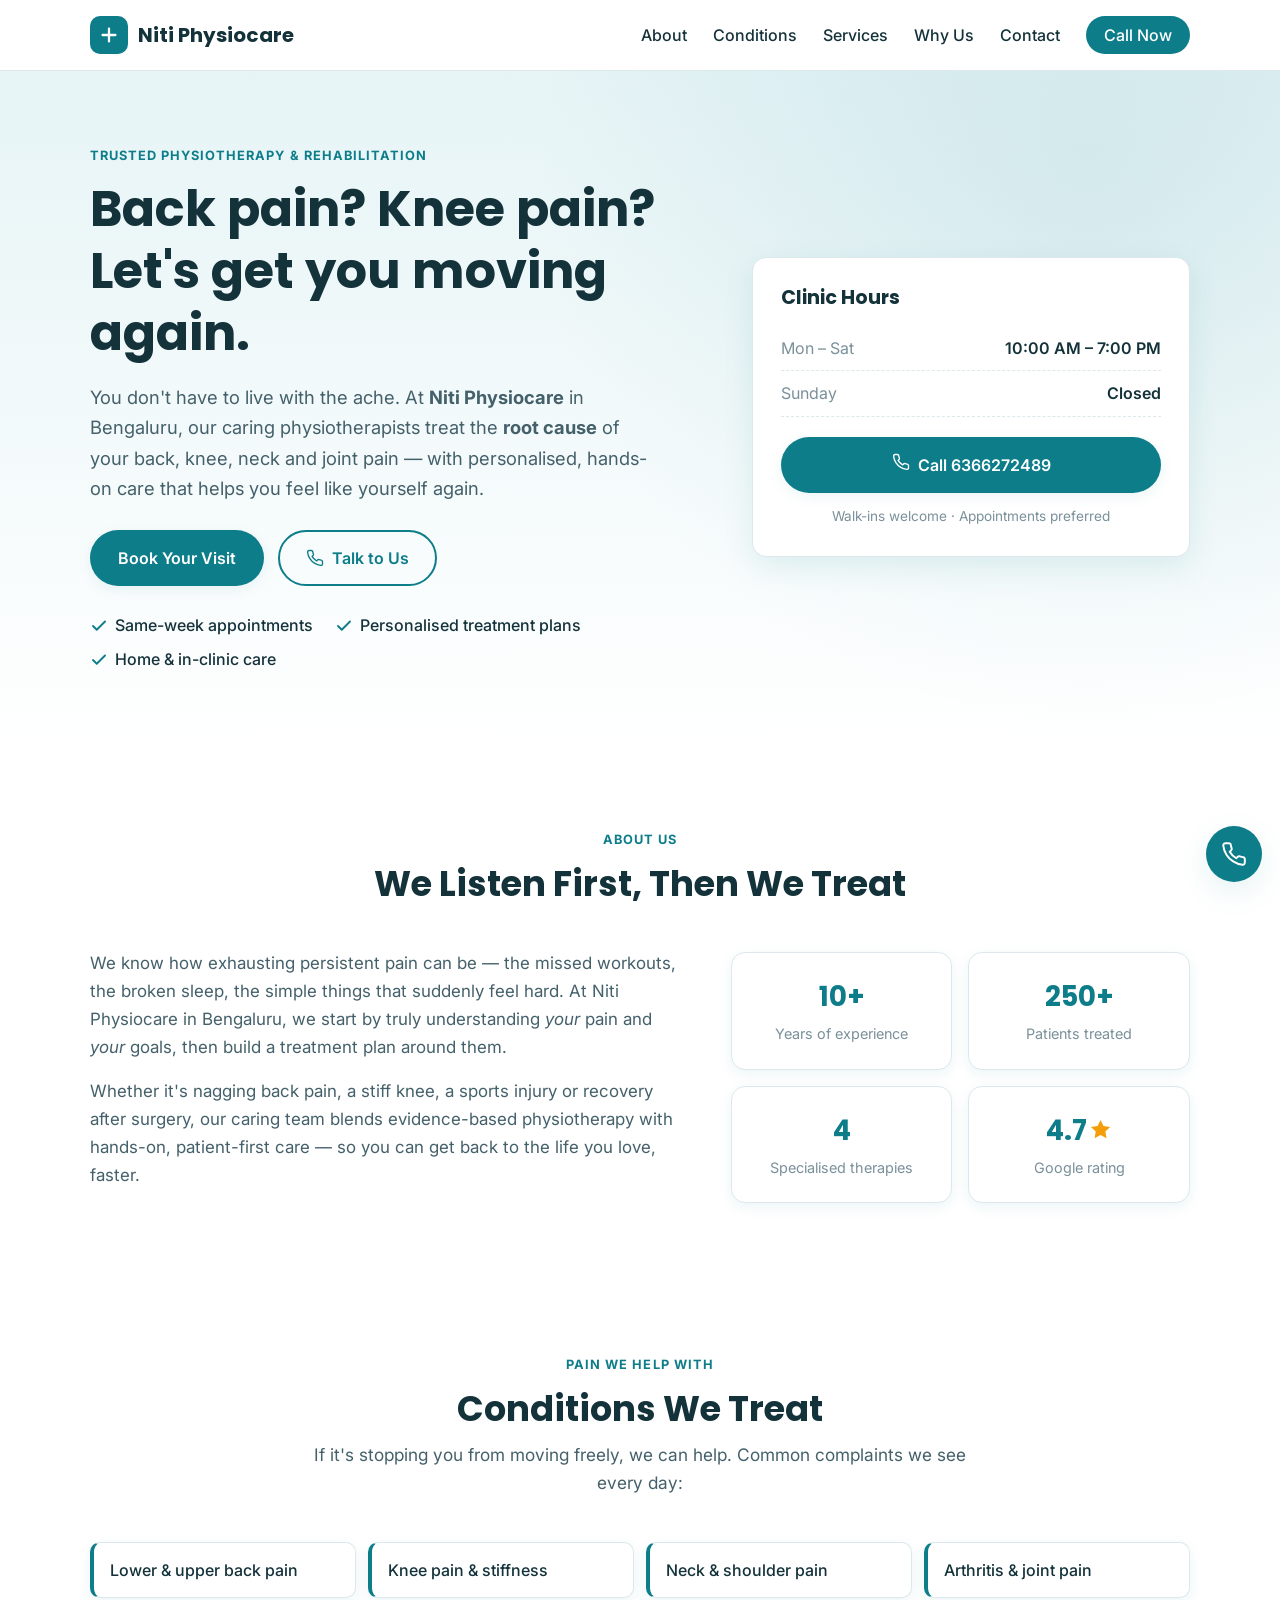
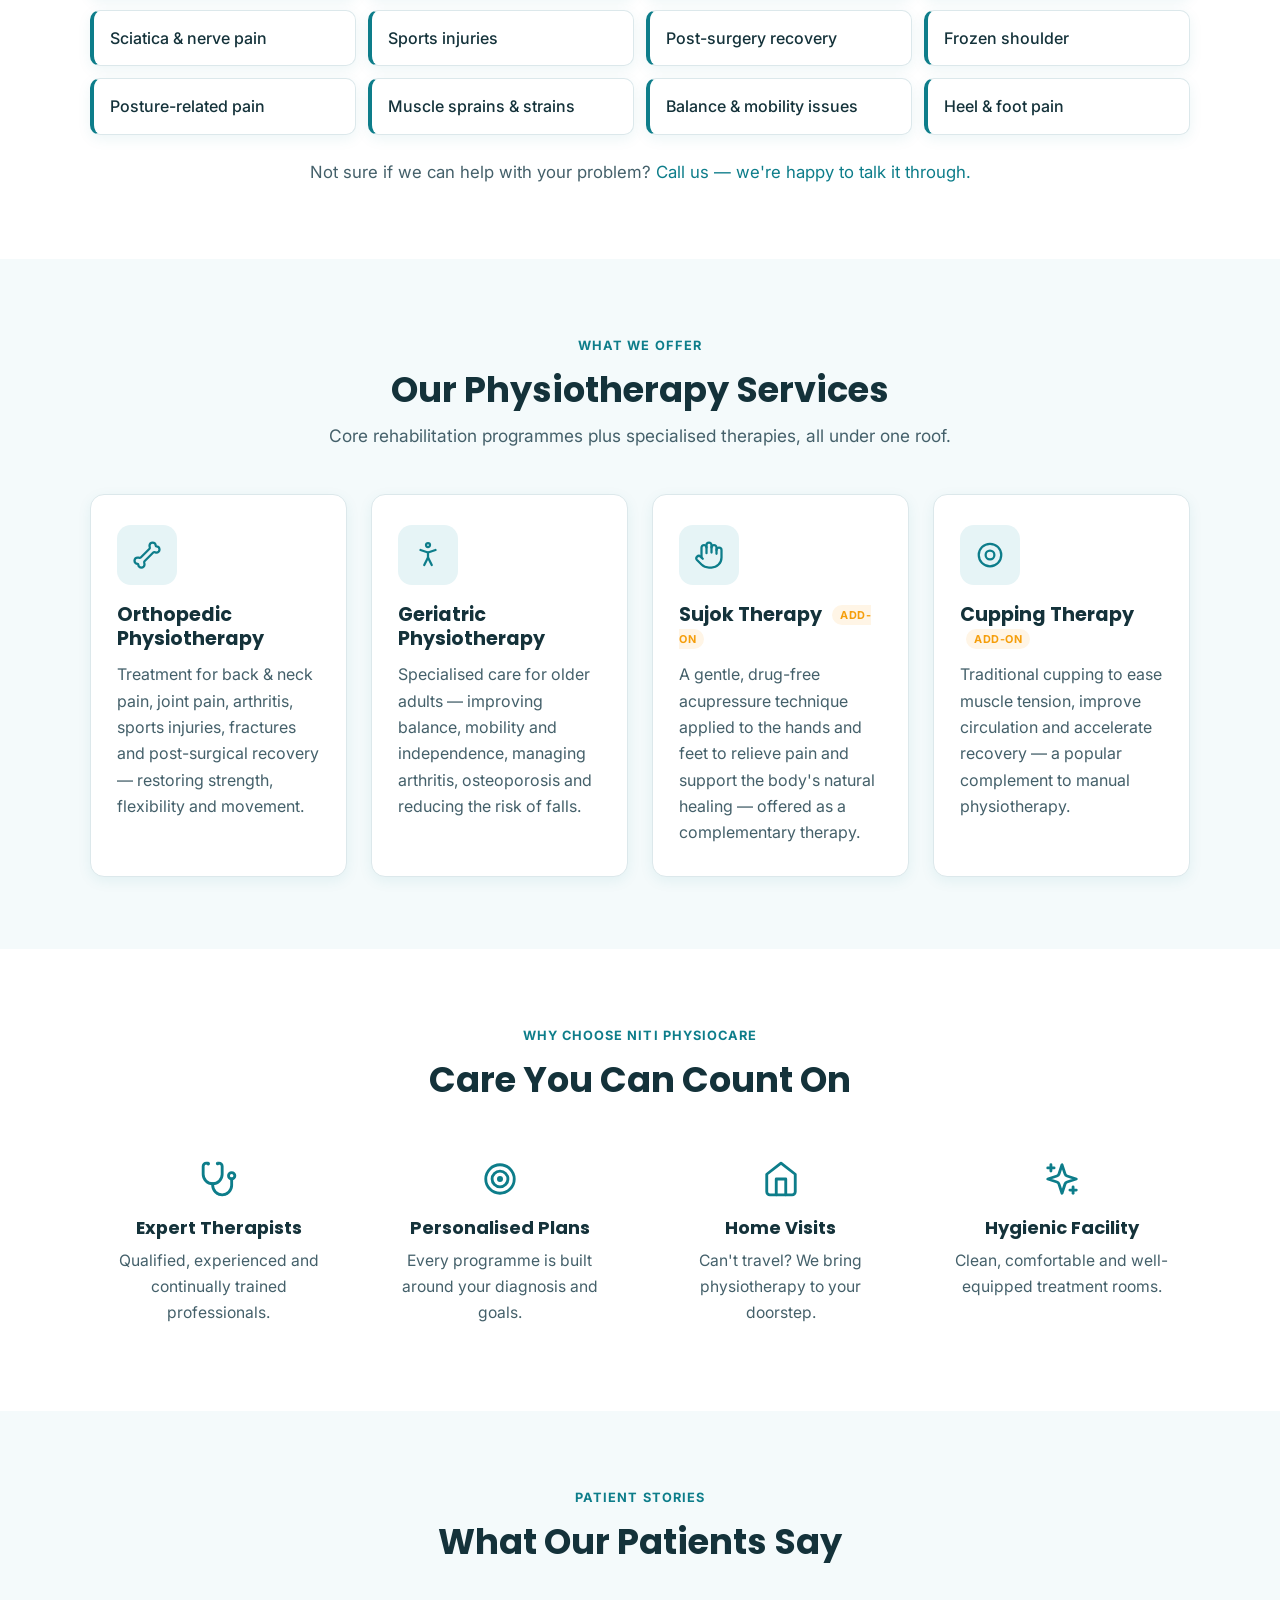
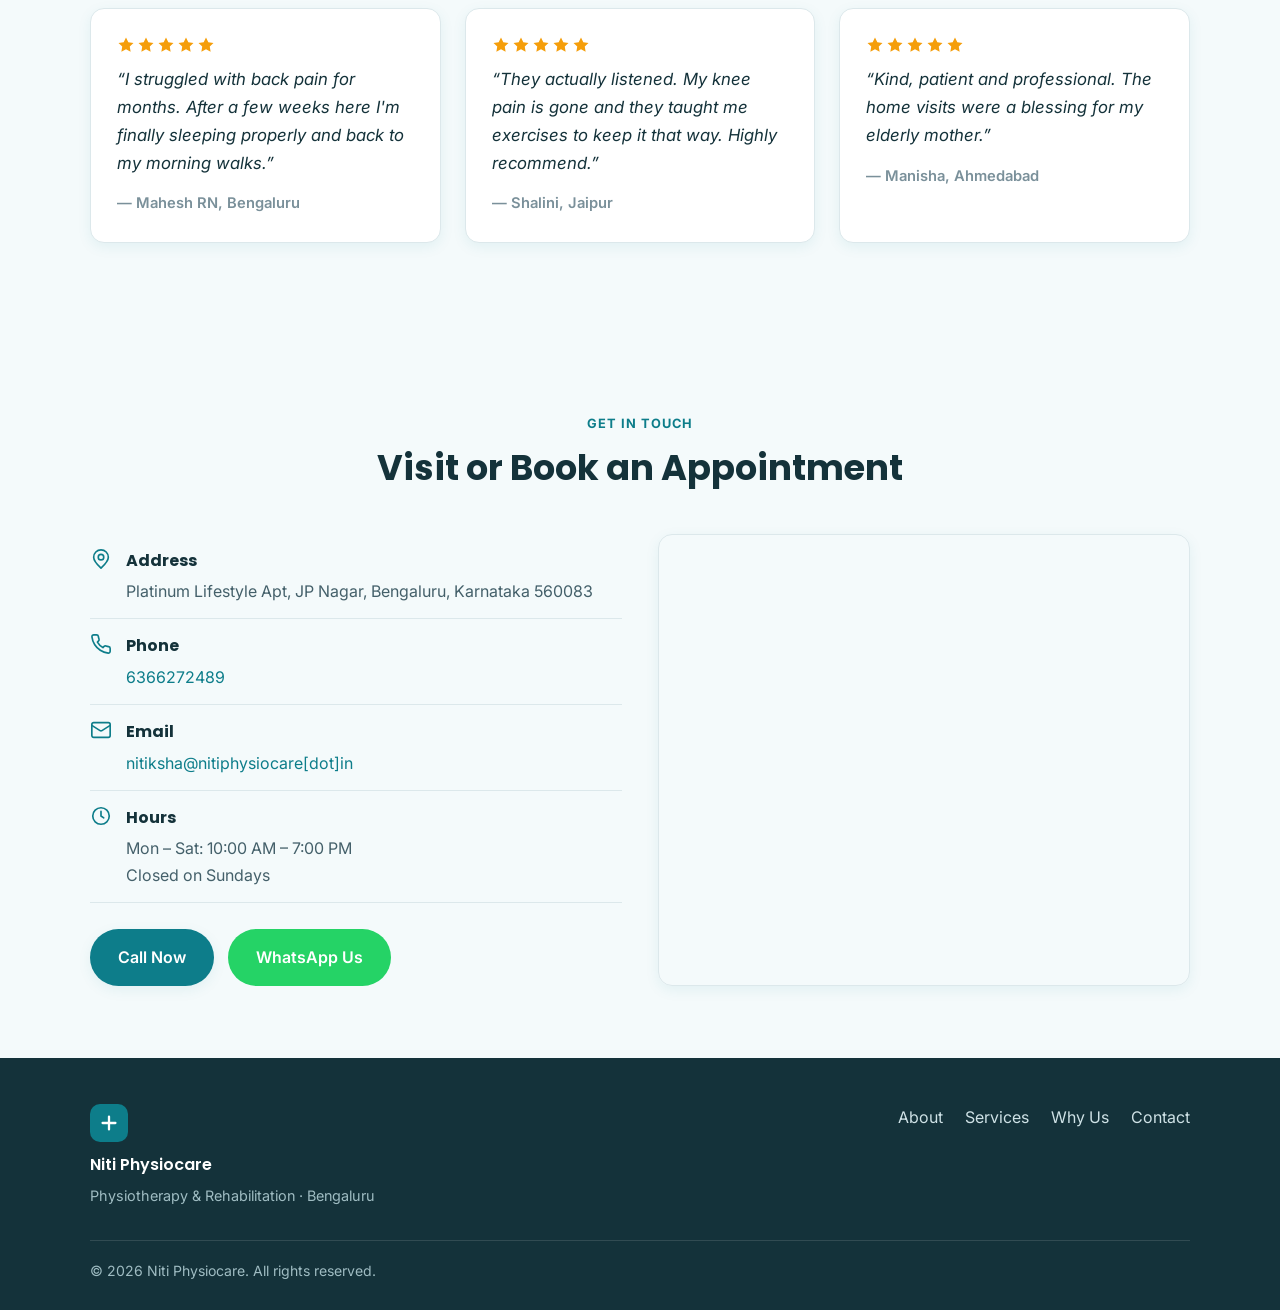
==== commit 18f44796: "Update clinic hours to 10 AM–7 PM, closed Sundays Apply across hero card, contact section, and openi" ====
--- a/index.html
+++ b/index.html
@@ -72,14 +72,14 @@
       {
         "@type": "OpeningHoursSpecification",
         "dayOfWeek": ["Monday","Tuesday","Wednesday","Thursday","Friday","Saturday"],
-        "opens": "09:00",
-        "closes": "20:00"
+        "opens": "10:00",
+        "closes": "19:00"
       },
       {
         "@type": "OpeningHoursSpecification",
         "dayOfWeek": "Sunday",
-        "opens": "10:00",
-        "closes": "13:00"
+        "opens": "00:00",
+        "closes": "00:00"
       }
     ],
     "medicalSpecialty": "Physiotherapy",
@@ -148,8 +148,8 @@
         <div class="hero-card" aria-hidden="false">
           <h2 class="hero-card-title">Clinic Hours</h2>
           <ul class="hours-list">
-            <li><span>Mon – Sat</span><span>9:00 AM – 8:00 PM</span></li>
-            <li><span>Sunday</span><span>10:00 AM – 1:00 PM</span></li>
+            <li><span>Mon – Sat</span><span>10:00 AM – 7:00 PM</span></li>
+            <li><span>Sunday</span><span>Closed</span></li>
           </ul>
           <a class="btn btn-primary btn-block" href="tel:6366272489"><svg class="btn-ic" viewBox="0 0 24 24" fill="none" stroke="currentColor" stroke-width="1.8" stroke-linecap="round" stroke-linejoin="round"><path d="M22 16.92v3a2 2 0 0 1-2.18 2 19.79 19.79 0 0 1-8.63-3.07 19.5 19.5 0 0 1-6-6 19.79 19.79 0 0 1-3.07-8.67A2 2 0 0 1 4.11 2h3a2 2 0 0 1 2 1.72c.13.96.36 1.9.7 2.81a2 2 0 0 1-.45 2.11L8.09 9.91a16 16 0 0 0 6 6l1.27-1.27a2 2 0 0 1 2.11-.45c.91.34 1.85.57 2.81.7A2 2 0 0 1 22 16.92Z"/></svg>Call 6366272489</a>
           <p class="hero-card-note">Walk-ins welcome · Appointments preferred</p>
@@ -363,7 +363,7 @@
                 </span>
                 <div>
                   <strong>Hours</strong>
-                  <p>Mon – Sat: 9:00 AM – 8:00 PM<br /> except Sundays</p>
+                  <p>Mon – Sat: 10:00 AM – 7:00 PM<br /> Closed on Sundays</p>
                 </div>
               </li>
             </ul>
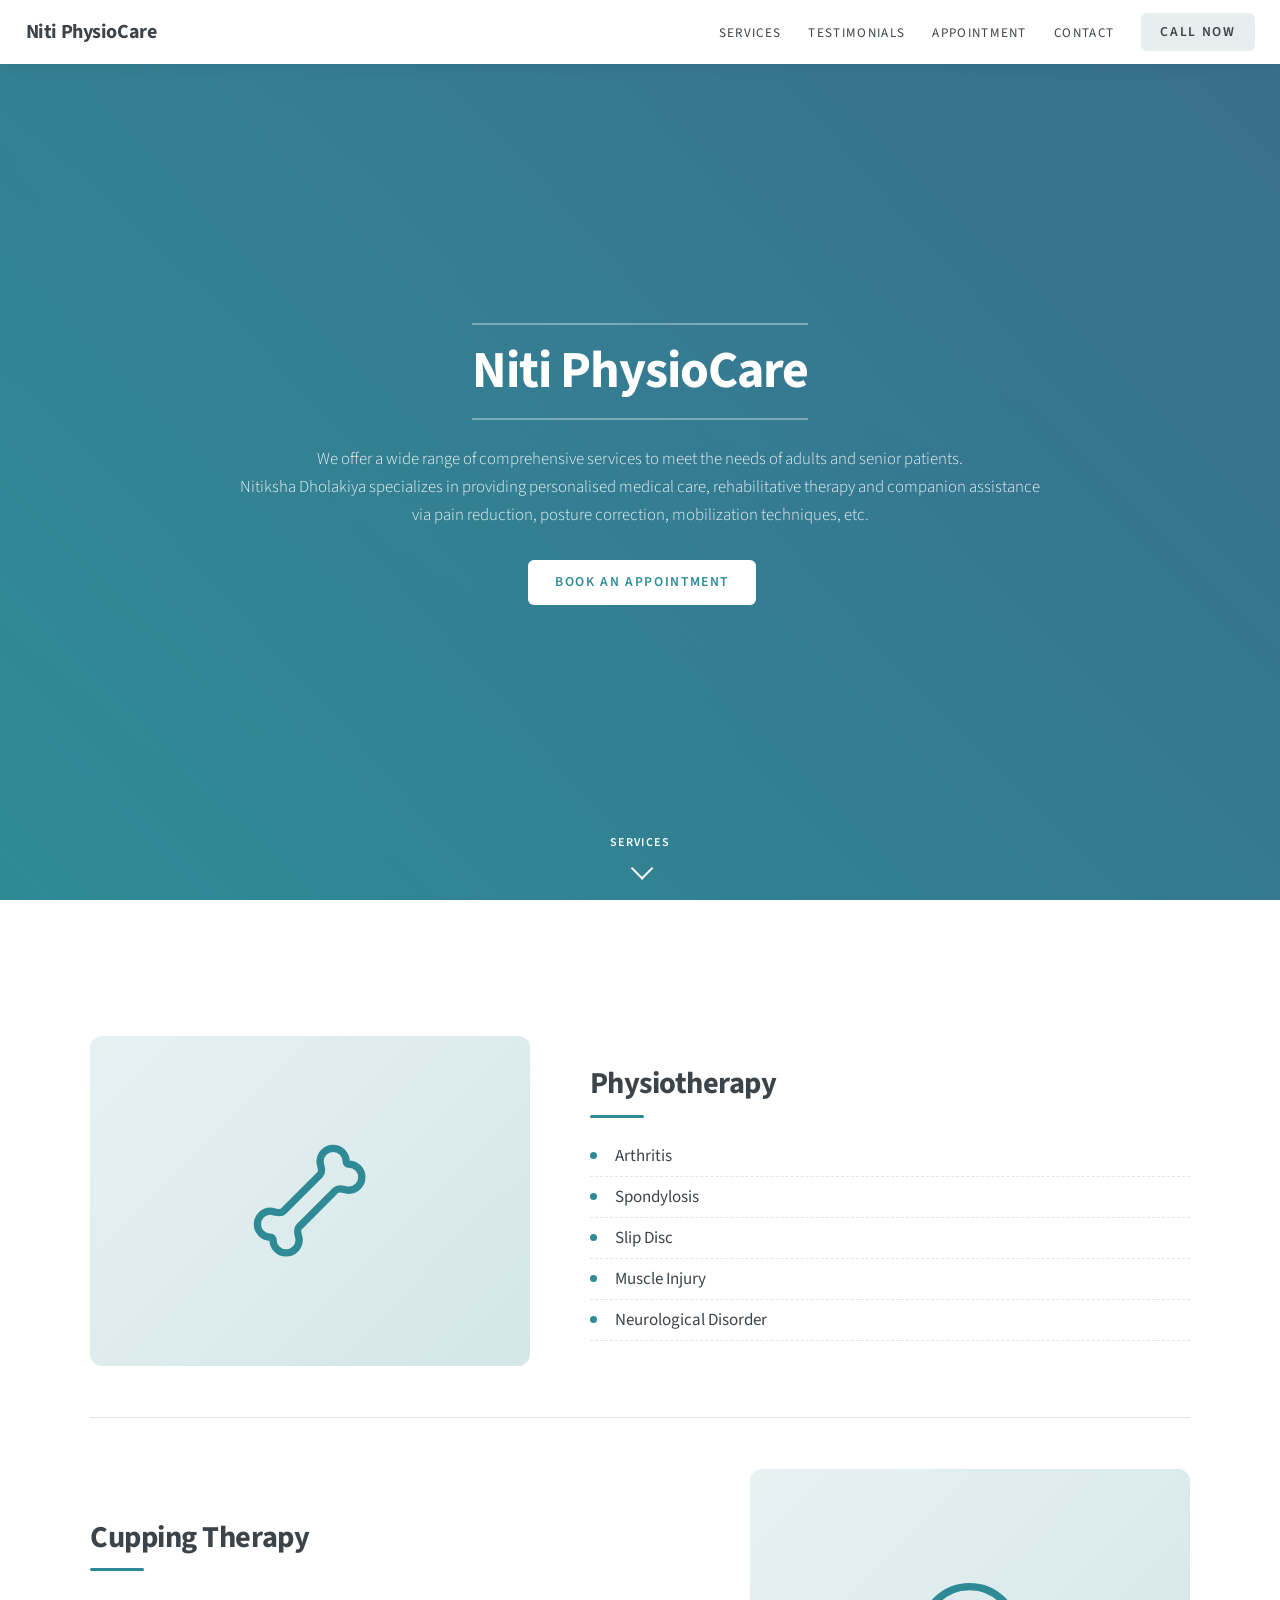
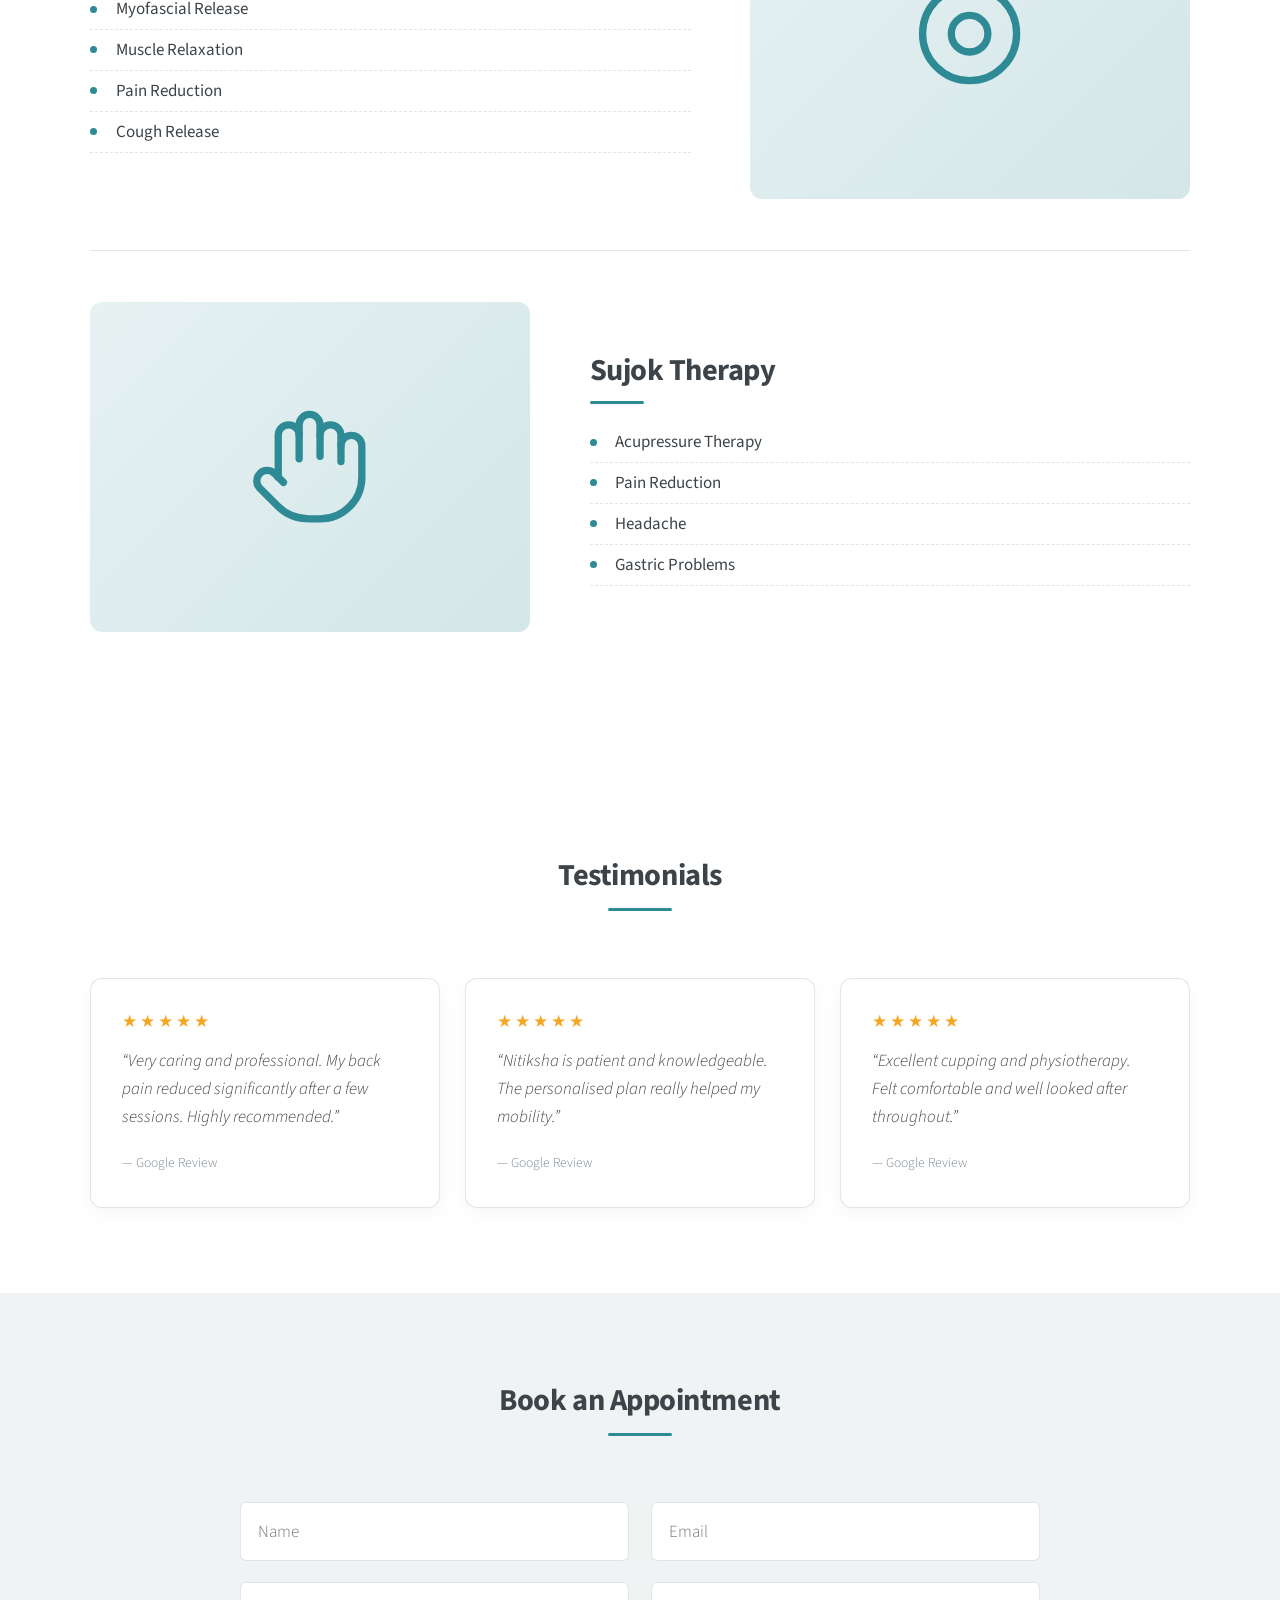
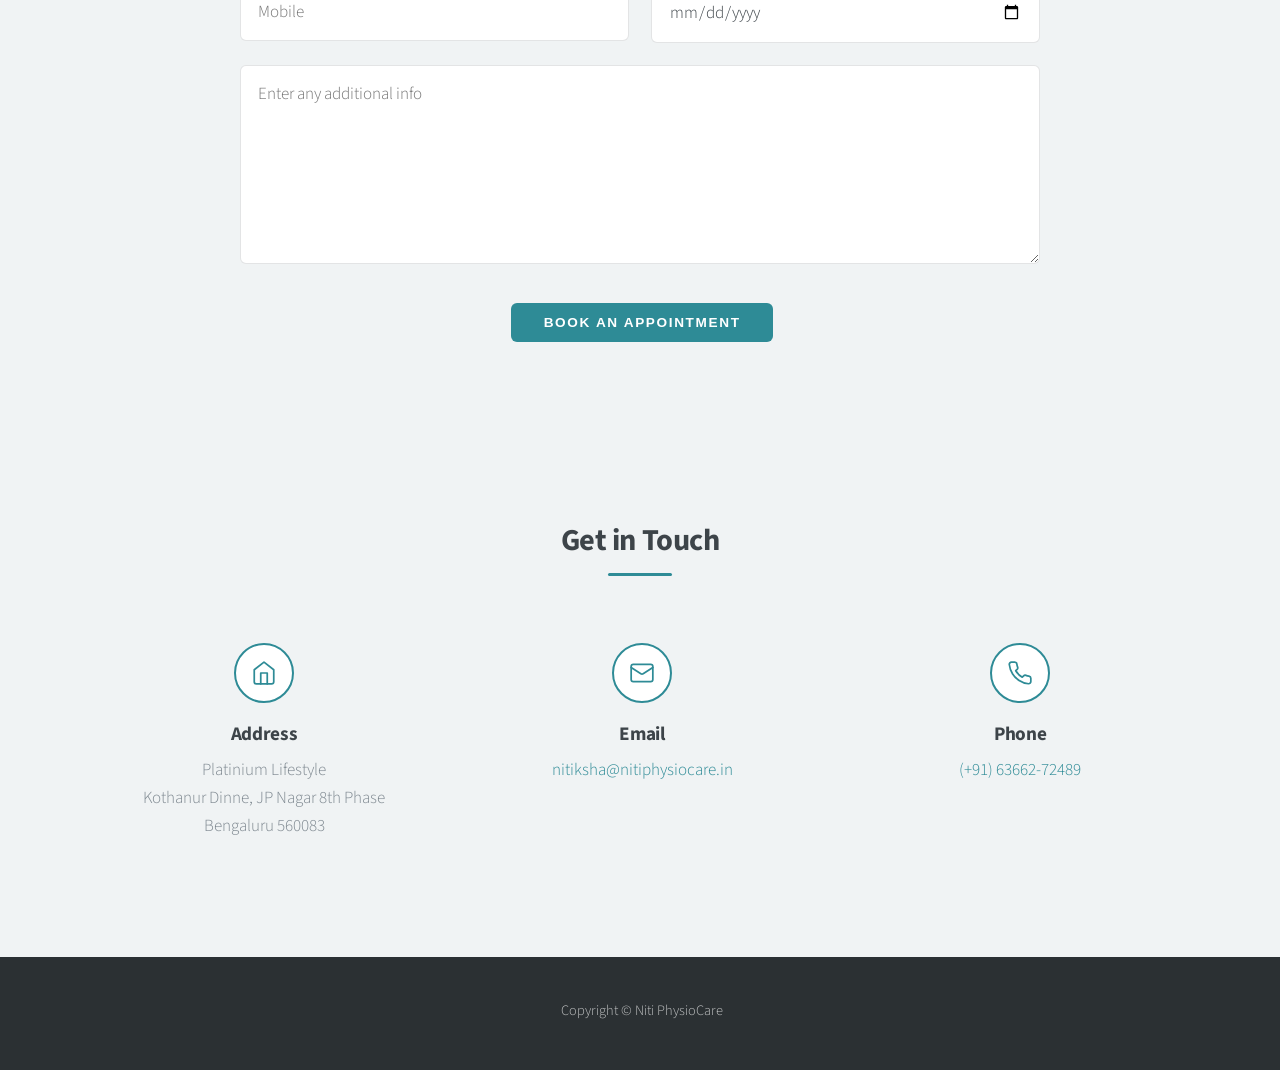
==== commit d119674d: "Restore prior site design (HTML5 UP "Stellar" layout) Rebuild index.html, styles.css and script.js t" ====
--- a/index.html
+++ b/index.html
@@ -4,411 +4,240 @@
   <meta charset="UTF-8" />
   <meta name="viewport" content="width=device-width, initial-scale=1.0" />
 
-  <!-- ===== Primary SEO meta ===== -->
-  <title>Niti Physiocare | Physiotherapy & Rehabilitation in Bengaluru</title>
-  <meta name="description" content="Niti Physiocare offers expert physiotherapy in Bengaluru — orthopedic and geriatric rehabilitation, plus Sujok and cupping therapy. Book an appointment with our experienced physiotherapists today." />
-  <meta name="keywords" content="physiotherapy Bengaluru, physiotherapist near me, orthopedic physiotherapy, geriatric physiotherapy, sujok therapy, cupping therapy, back pain treatment, joint pain, rehabilitation Bengaluru" />
-  <meta name="author" content="Niti Physiocare" />
+  <title>Niti PhysioCare | Physiotherapy, Cupping &amp; Sujok Therapy in Bengaluru</title>
+  <meta name="description" content="Niti PhysioCare in JP Nagar, Bengaluru — physiotherapy, cupping and Sujok therapy. Personalised rehabilitative care by Nitiksha Dholakiya. Book an appointment today." />
+  <meta name="keywords" content="physiotherapy Bengaluru, cupping therapy, sujok therapy, JP Nagar physiotherapist, rehabilitation, pain reduction, posture correction" />
+  <meta name="author" content="Niti PhysioCare" />
   <meta name="robots" content="index, follow" />
-  <link rel="canonical" href="https://nitiphysiocare.in/" />
-
-  <!-- ===== Open Graph (Facebook / WhatsApp / LinkedIn) ===== -->
+  <link rel="canonical" href="https://www.nitiphysiocare.in/" />
+
   <meta property="og:type" content="website" />
-  <meta property="og:title" content="Niti Physiocare | Physiotherapy & Rehabilitation in Bengaluru" />
-  <meta property="og:description" content="Expert orthopedic & geriatric physiotherapy, Sujok and cupping therapy in Bengaluru. Personalised treatment for lasting pain relief and mobility." />
-  <meta property="og:url" content="https://nitiphysiocare.in/" />
-  <meta property="og:image" content="https://nitiphysiocare.in/assets/og-image.jpg" />
-  <meta property="og:site_name" content="Niti Physiocare" />
+  <meta property="og:title" content="Niti PhysioCare | Physiotherapy, Cupping &amp; Sujok Therapy" />
+  <meta property="og:description" content="Personalised physiotherapy, cupping and Sujok therapy in JP Nagar, Bengaluru." />
+  <meta property="og:url" content="https://www.nitiphysiocare.in/" />
+  <meta property="og:site_name" content="Niti PhysioCare" />
   <meta property="og:locale" content="en_IN" />
 
-  <!-- ===== Twitter card ===== -->
-  <meta name="twitter:card" content="summary_large_image" />
-  <meta name="twitter:title" content="Niti Physiocare | Physiotherapy in Bengaluru" />
-  <meta name="twitter:description" content="Expert orthopedic & geriatric physiotherapy, Sujok and cupping therapy in Bengaluru." />
-  <meta name="twitter:image" content="https://nitiphysiocare.in/assets/og-image.jpg" />
-
-  <meta name="theme-color" content="#0d7d8a" />
-
-  <!-- ===== Favicon (replace with your own) ===== -->
   <link rel="icon" type="image/svg+xml" href="favicon.svg" />
 
-  <!-- ===== Fonts ===== -->
   <link rel="preconnect" href="https://fonts.googleapis.com" />
   <link rel="preconnect" href="https://fonts.gstatic.com" crossorigin />
-  <link href="https://fonts.googleapis.com/css2?family=Poppins:wght@500;600;700&family=Inter:wght@400;500;600&display=swap" rel="stylesheet" />
+  <link href="https://fonts.googleapis.com/css2?family=Source+Sans+3:ital,wght@0,300;0,400;0,600;0,700;1,300;1,600&display=swap" rel="stylesheet" />
 
   <link rel="stylesheet" href="styles.css" />
 
-  <!-- ===== Structured Data: LocalBusiness / Physiotherapy (helps Google rich results) ===== -->
+  <!-- ===== Structured Data: Physiotherapy ===== -->
   <script type="application/ld+json">
   {
     "@context": "https://schema.org",
     "@type": "Physiotherapy",
-    "name": "Niti Physiocare",
-    "image": "https://nitiphysiocare.in/assets/og-image.jpg",
-    "url": "https://nitiphysiocare.in/",
-    "telephone": "6366272489",
+    "name": "Niti PhysioCare",
+    "url": "https://www.nitiphysiocare.in/",
+    "telephone": "+916366272489",
     "email": "nitiksha@nitiphysiocare.in",
     "priceRange": "₹₹",
-    "aggregateRating": {
-      "@type": "AggregateRating",
-      "ratingValue": "4.7",
-      "bestRating": "5"
-    },
     "address": {
       "@type": "PostalAddress",
-      "streetAddress": "Platinum Lifestyle Apt, JP Nagar",
+      "streetAddress": "Platinium Lifestyle, Kothanur Dinne, JP Nagar 8th Phase",
       "addressLocality": "Bengaluru",
       "addressRegion": "Karnataka",
       "postalCode": "560083",
       "addressCountry": "IN"
     },
-    "geo": {
-      "@type": "GeoCoordinates",
-      "latitude": "12.8653871",
-      "longitude": "77.575637"
-    },
+    "geo": { "@type": "GeoCoordinates", "latitude": "12.8653871", "longitude": "77.575637" },
     "openingHoursSpecification": [
-      {
-        "@type": "OpeningHoursSpecification",
-        "dayOfWeek": ["Monday","Tuesday","Wednesday","Thursday","Friday","Saturday"],
-        "opens": "10:00",
-        "closes": "19:00"
-      },
-      {
-        "@type": "OpeningHoursSpecification",
-        "dayOfWeek": "Sunday",
-        "opens": "00:00",
-        "closes": "00:00"
-      }
+      { "@type": "OpeningHoursSpecification", "dayOfWeek": ["Monday","Tuesday","Wednesday","Thursday","Friday","Saturday"], "opens": "10:00", "closes": "19:00" }
     ],
-    "medicalSpecialty": "Physiotherapy",
-    "availableService": [
-      { "@type": "MedicalTherapy", "name": "Orthopedic Physiotherapy" },
-      { "@type": "MedicalTherapy", "name": "Geriatric Physiotherapy" },
-      { "@type": "MedicalTherapy", "name": "Sujok Therapy" },
-      { "@type": "MedicalTherapy", "name": "Cupping Therapy" }
-    ]
+    "medicalSpecialty": "Physiotherapy"
   }
   </script>
 </head>
 
-<body>
-  <a class="skip-link" href="#main">Skip to content</a>
-
-  <!-- ===== Header / Nav ===== -->
-  <header class="site-header" id="top">
-    <div class="container nav-wrap">
-      <a href="#top" class="brand" aria-label="Niti Physiocare home">
-        <span class="brand-mark" aria-hidden="true">
-          <svg viewBox="0 0 24 24" fill="none" stroke="currentColor" stroke-width="2.5" stroke-linecap="round"><path d="M12 5v14M5 12h14"/></svg>
-        </span>
-        <span class="brand-text">Niti Physiocare</span>
-      </a>
-
-      <nav class="main-nav" aria-label="Primary">
-        <button class="nav-toggle" aria-expanded="false" aria-controls="nav-menu" aria-label="Toggle menu">
-          <span></span><span></span><span></span>
-        </button>
-        <ul id="nav-menu" class="nav-menu">
-          <li><a href="#about">About</a></li>
-          <li><a href="#conditions">Conditions</a></li>
-          <li><a href="#services">Services</a></li>
-          <li><a href="#why">Why Us</a></li>
-          <li><a href="#contact">Contact</a></li>
-          <li><a class="nav-cta" href="tel:6366272489">Call Now</a></li>
+<body class="landing">
+  <div id="page-wrapper">
+
+    <!-- Header -->
+    <header id="header" class="alt">
+      <h1><a href="#banner">Niti PhysioCare</a></h1>
+      <nav id="nav">
+        <ul>
+          <li><a href="#one" class="scrolly">Services</a></li>
+          <li><a href="#two" class="scrolly">Testimonials</a></li>
+          <li><a href="#three" class="scrolly">Appointment</a></li>
+          <li><a href="#four" class="scrolly">Contact</a></li>
+          <li class="special"><a href="tel:+916366272489" class="button">Call Now</a></li>
         </ul>
       </nav>
-    </div>
-  </header>
-
-  <main id="main">
-    <!-- ===== Hero ===== -->
-    <section class="hero">
-      <div class="container hero-inner">
-        <div class="hero-content">
-          <p class="eyebrow">Trusted Physiotherapy &amp; Rehabilitation</p>
-          <h1>Back pain? Knee pain? Let's get you moving again.</h1>
-          <p class="hero-sub">
-            You don't have to live with the ache. At <strong>Niti Physiocare</strong> in Bengaluru,
-            our caring physiotherapists treat the <strong>root cause</strong> of your back, knee,
-            neck and joint pain — with personalised, hands-on care that helps you feel like
-            yourself again.
-          </p>
-          <div class="hero-actions">
-            <a class="btn btn-primary" href="#contact">Book Your Visit</a>
-            <a class="btn btn-ghost" href="tel:6366272489"><svg class="btn-ic" viewBox="0 0 24 24" fill="none" stroke="currentColor" stroke-width="1.8" stroke-linecap="round" stroke-linejoin="round"><path d="M22 16.92v3a2 2 0 0 1-2.18 2 19.79 19.79 0 0 1-8.63-3.07 19.5 19.5 0 0 1-6-6 19.79 19.79 0 0 1-3.07-8.67A2 2 0 0 1 4.11 2h3a2 2 0 0 1 2 1.72c.13.96.36 1.9.7 2.81a2 2 0 0 1-.45 2.11L8.09 9.91a16 16 0 0 0 6 6l1.27-1.27a2 2 0 0 1 2.11-.45c.91.34 1.85.57 2.81.7A2 2 0 0 1 22 16.92Z"/></svg>Talk to Us</a>
+    </header>
+
+    <!-- Banner -->
+    <section id="banner">
+      <div class="inner">
+        <h2>Niti PhysioCare</h2>
+        <p>
+          We offer a wide range of comprehensive services to meet the needs of adults and senior patients.<br />
+          Nitiksha Dholakiya specializes in providing personalised medical care, rehabilitative therapy and
+          companion assistance via pain reduction, posture correction, mobilization techniques, etc.
+        </p>
+        <ul class="actions special">
+          <li><a href="#three" class="button primary scrolly">Book an Appointment</a></li>
+        </ul>
+      </div>
+      <a href="#one" class="more scrolly">Services</a>
+    </section>
+
+    <!-- Services -->
+    <section id="one" class="wrapper alt style2">
+
+      <section class="spotlight">
+        <div class="image"><div class="placeholder" aria-hidden="true">
+          <svg viewBox="0 0 24 24" fill="none" stroke="currentColor" stroke-width="1.4" stroke-linecap="round" stroke-linejoin="round"><path d="M17 10c.7-.7 1.69 0 2.5 0a2.5 2.5 0 1 0 0-5 .5.5 0 0 1-.5-.5 2.5 2.5 0 1 0-5 0c0 .81.7 1.8 0 2.5l-7 7c-.7.7-1.69 0-2.5 0a2.5 2.5 0 0 0 0 5c.28 0 .5.22.5.5a2.5 2.5 0 1 0 5 0c0-.81-.7-1.8 0-2.5Z"/></svg>
+        </div></div>
+        <div class="content">
+          <h2>Physiotherapy</h2>
+          <ul>
+            <li>Arthritis</li>
+            <li>Spondylosis</li>
+            <li>Slip Disc</li>
+            <li>Muscle Injury</li>
+            <li>Neurological Disorder</li>
+          </ul>
+        </div>
+      </section>
+
+      <section class="spotlight">
+        <div class="image"><div class="placeholder" aria-hidden="true">
+          <svg viewBox="0 0 24 24" fill="none" stroke="currentColor" stroke-width="1.4" stroke-linecap="round" stroke-linejoin="round"><circle cx="12" cy="12" r="9"/><circle cx="12" cy="12" r="3.5"/></svg>
+        </div></div>
+        <div class="content">
+          <h2>Cupping Therapy</h2>
+          <ul>
+            <li>Myofascial Release</li>
+            <li>Muscle Relaxation</li>
+            <li>Pain Reduction</li>
+            <li>Cough Release</li>
+          </ul>
+        </div>
+      </section>
+
+      <section class="spotlight">
+        <div class="image"><div class="placeholder" aria-hidden="true">
+          <svg viewBox="0 0 24 24" fill="none" stroke="currentColor" stroke-width="1.4" stroke-linecap="round" stroke-linejoin="round"><path d="M18 11V6a2 2 0 0 0-2-2 2 2 0 0 0-2 2"/><path d="M14 10V4a2 2 0 0 0-2-2 2 2 0 0 0-2 2v2"/><path d="M10 10.5V6a2 2 0 0 0-2-2 2 2 0 0 0-2 2v8"/><path d="M18 8a2 2 0 1 1 4 0v6a8 8 0 0 1-8 8h-2c-2.8 0-4.5-.86-5.99-2.34l-3.6-3.6a2 2 0 0 1 2.83-2.82L7 15"/></svg>
+        </div></div>
+        <div class="content">
+          <h2>Sujok Therapy</h2>
+          <ul>
+            <li>Acupressure Therapy</li>
+            <li>Pain Reduction</li>
+            <li>Headache</li>
+            <li>Gastric Problems</li>
+          </ul>
+        </div>
+      </section>
+
+    </section>
+
+    <!-- Testimonials -->
+    <section id="two" class="wrapper style4">
+      <div class="inner">
+        <header class="major">
+          <h2>Testimonials</h2>
+        </header>
+        <div class="reviews">
+          <blockquote class="review">
+            <div class="stars" aria-label="Rated 5 out of 5">★★★★★</div>
+            <p>“Very caring and professional. My back pain reduced significantly after a few sessions. Highly recommended.”</p>
+            <cite>— Google Review</cite>
+          </blockquote>
+          <blockquote class="review">
+            <div class="stars" aria-label="Rated 5 out of 5">★★★★★</div>
+            <p>“Nitiksha is patient and knowledgeable. The personalised plan really helped my mobility.”</p>
+            <cite>— Google Review</cite>
+          </blockquote>
+          <blockquote class="review">
+            <div class="stars" aria-label="Rated 5 out of 5">★★★★★</div>
+            <p>“Excellent cupping and physiotherapy. Felt comfortable and well looked after throughout.”</p>
+            <cite>— Google Review</cite>
+          </blockquote>
+        </div>
+      </div>
+    </section>
+
+    <!-- Book an Appointment -->
+    <section id="three" class="wrapper style3 special">
+      <div class="inner">
+        <header class="major">
+          <h2>Book an Appointment</h2>
+        </header>
+        <!-- Static hosting can't process forms server-side; this submits via your email client.
+             Swap the action for a Formspree/Getform endpoint to collect submissions online. -->
+        <form method="post" action="mailto:nitiksha@nitiphysiocare.in" enctype="text/plain" class="appointment-form">
+          <div class="row gtr-uniform">
+            <div class="col-6 col-12-xsmall">
+              <input type="text" name="name" id="name" placeholder="Name" required />
+            </div>
+            <div class="col-6 col-12-xsmall">
+              <input type="email" name="email" id="email" placeholder="Email" required />
+            </div>
+            <div class="col-6 col-12-xsmall">
+              <input type="tel" name="tel" id="tel" placeholder="Mobile" required />
+            </div>
+            <div class="col-6 col-12-xsmall">
+              <input type="date" name="date" id="date" placeholder="Preferred appointment date" required />
+            </div>
+            <div class="col-12">
+              <textarea name="message" id="message" placeholder="Enter any additional info" rows="6"></textarea>
+            </div>
+            <div class="col-12">
+              <ul class="actions">
+                <li><input type="submit" value="Book an Appointment" class="primary" /></li>
+              </ul>
+            </div>
           </div>
-          <ul class="hero-points">
-            <li><svg class="point-ic" viewBox="0 0 24 24" fill="none" stroke="currentColor" stroke-width="2.5" stroke-linecap="round" stroke-linejoin="round"><polyline points="20 6 9 17 4 12"/></svg>Same-week appointments</li>
-            <li><svg class="point-ic" viewBox="0 0 24 24" fill="none" stroke="currentColor" stroke-width="2.5" stroke-linecap="round" stroke-linejoin="round"><polyline points="20 6 9 17 4 12"/></svg>Personalised treatment plans</li>
-            <li><svg class="point-ic" viewBox="0 0 24 24" fill="none" stroke="currentColor" stroke-width="2.5" stroke-linecap="round" stroke-linejoin="round"><polyline points="20 6 9 17 4 12"/></svg>Home &amp; in-clinic care</li>
-          </ul>
-        </div>
-        <div class="hero-card" aria-hidden="false">
-          <h2 class="hero-card-title">Clinic Hours</h2>
-          <ul class="hours-list">
-            <li><span>Mon – Sat</span><span>10:00 AM – 7:00 PM</span></li>
-            <li><span>Sunday</span><span>Closed</span></li>
-          </ul>
-          <a class="btn btn-primary btn-block" href="tel:6366272489"><svg class="btn-ic" viewBox="0 0 24 24" fill="none" stroke="currentColor" stroke-width="1.8" stroke-linecap="round" stroke-linejoin="round"><path d="M22 16.92v3a2 2 0 0 1-2.18 2 19.79 19.79 0 0 1-8.63-3.07 19.5 19.5 0 0 1-6-6 19.79 19.79 0 0 1-3.07-8.67A2 2 0 0 1 4.11 2h3a2 2 0 0 1 2 1.72c.13.96.36 1.9.7 2.81a2 2 0 0 1-.45 2.11L8.09 9.91a16 16 0 0 0 6 6l1.27-1.27a2 2 0 0 1 2.11-.45c.91.34 1.85.57 2.81.7A2 2 0 0 1 22 16.92Z"/></svg>Call 6366272489</a>
-          <p class="hero-card-note">Walk-ins welcome · Appointments preferred</p>
-        </div>
-      </div>
-    </section>
-
-    <!-- ===== About ===== -->
-    <section class="section" id="about">
-      <div class="container">
-        <div class="section-head">
-          <p class="eyebrow">About Us</p>
-          <h2>We Listen First, Then We Treat</h2>
-        </div>
-        <div class="about-grid">
-          <div>
-            <p>
-              We know how exhausting persistent pain can be — the missed workouts, the broken
-              sleep, the simple things that suddenly feel hard. At Niti Physiocare in Bengaluru, we
-              start by truly understanding <em>your</em> pain and <em>your</em> goals, then build
-              a treatment plan around them.
-            </p>
-            <p>
-              Whether it's nagging back pain, a stiff knee, a sports injury or recovery after
-              surgery, our caring team blends evidence-based physiotherapy with hands-on,
-              patient-first care — so you can get back to the life you love, faster.
-            </p>
-          </div>
-          <ul class="stats">
-            <li><strong>10+</strong><span>Years of experience</span></li>
-            <li><strong>250+</strong><span>Patients treated</span></li>
-            <li><strong>4</strong><span>Specialised therapies</span></li>
-            <li><strong>4.7<svg class="stat-star" viewBox="0 0 24 24" fill="currentColor"><path d="m12 2 3.09 6.26L22 9.27l-5 4.87 1.18 6.88L12 17.77l-6.18 3.25L7 14.14 2 9.27l6.91-1.01Z"/></svg></strong><span>Google rating</span></li>
-          </ul>
-        </div>
-      </div>
-    </section>
-
-    <!-- ===== Conditions We Treat ===== -->
-    <section class="section" id="conditions">
-      <div class="container">
-        <div class="section-head">
-          <p class="eyebrow">Pain We Help With</p>
-          <h2>Conditions We Treat</h2>
-          <p class="section-lead">If it's stopping you from moving freely, we can help. Common complaints we see every day:</p>
-        </div>
-        <ul class="conditions">
-          <li>Lower &amp; upper back pain</li>
-          <li>Knee pain &amp; stiffness</li>
-          <li>Neck &amp; shoulder pain</li>
-          <li>Arthritis &amp; joint pain</li>
-          <li>Sciatica &amp; nerve pain</li>
-          <li>Sports injuries</li>
-          <li>Post-surgery recovery</li>
-          <li>Frozen shoulder</li>
-          <li>Posture-related pain</li>
-          <li>Muscle sprains &amp; strains</li>
-          <li>Balance &amp; mobility issues</li>
-          <li>Heel &amp; foot pain</li>
+        </form>
+      </div>
+    </section>
+
+    <!-- Get in Touch -->
+    <section id="four" class="wrapper style3 special">
+      <div class="inner">
+        <header class="major">
+          <h2>Get in Touch</h2>
+        </header>
+        <ul class="features">
+          <li class="feature">
+            <span class="icon" aria-hidden="true">
+              <svg viewBox="0 0 24 24" fill="none" stroke="currentColor" stroke-width="1.6" stroke-linecap="round" stroke-linejoin="round"><path d="m3 9 9-7 9 7v11a2 2 0 0 1-2 2H5a2 2 0 0 1-2-2z"/><polyline points="9 22 9 12 15 12 15 22"/></svg>
+            </span>
+            <h3>Address</h3>
+            <p>Platinium Lifestyle<br />Kothanur Dinne, JP Nagar 8th Phase<br />Bengaluru 560083</p>
+          </li>
+          <li class="feature">
+            <span class="icon" aria-hidden="true">
+              <svg viewBox="0 0 24 24" fill="none" stroke="currentColor" stroke-width="1.6" stroke-linecap="round" stroke-linejoin="round"><rect width="20" height="16" x="2" y="4" rx="2"/><path d="m22 7-8.97 5.7a1.94 1.94 0 0 1-2.06 0L2 7"/></svg>
+            </span>
+            <h3>Email</h3>
+            <p><a href="mailto:nitiksha@nitiphysiocare.in">nitiksha@nitiphysiocare.in</a></p>
+          </li>
+          <li class="feature">
+            <span class="icon" aria-hidden="true">
+              <svg viewBox="0 0 24 24" fill="none" stroke="currentColor" stroke-width="1.6" stroke-linecap="round" stroke-linejoin="round"><path d="M22 16.92v3a2 2 0 0 1-2.18 2 19.79 19.79 0 0 1-8.63-3.07 19.5 19.5 0 0 1-6-6 19.79 19.79 0 0 1-3.07-8.67A2 2 0 0 1 4.11 2h3a2 2 0 0 1 2 1.72c.13.96.36 1.9.7 2.81a2 2 0 0 1-.45 2.11L8.09 9.91a16 16 0 0 0 6 6l1.27-1.27a2 2 0 0 1 2.11-.45c.91.34 1.85.57 2.81.7A2 2 0 0 1 22 16.92Z"/></svg>
+            </span>
+            <h3>Phone</h3>
+            <p><a href="tel:+916366272489">(+91) 63662-72489</a></p>
+          </li>
         </ul>
-        <p class="conditions-cta">
-          Not sure if we can help with your problem?
-          <a href="tel:6366272489">Call us — we're happy to talk it through.</a>
-        </p>
-      </div>
-    </section>
-
-    <!-- ===== Services ===== -->
-    <section class="section section-alt" id="services">
-      <div class="container">
-        <div class="section-head">
-          <p class="eyebrow">What We Offer</p>
-          <h2>Our Physiotherapy Services</h2>
-          <p class="section-lead">
-            Core rehabilitation programmes plus specialised therapies, all under one roof.
-          </p>
-        </div>
-
-        <div class="cards">
-          <article class="card">
-            <div class="card-icon" aria-hidden="true">
-              <svg viewBox="0 0 24 24" fill="none" stroke="currentColor" stroke-width="1.8" stroke-linecap="round" stroke-linejoin="round"><path d="M17 10c.7-.7 1.69 0 2.5 0a2.5 2.5 0 1 0 0-5 .5.5 0 0 1-.5-.5 2.5 2.5 0 1 0-5 0c0 .81.7 1.8 0 2.5l-7 7c-.7.7-1.69 0-2.5 0a2.5 2.5 0 0 0 0 5c.28 0 .5.22.5.5a2.5 2.5 0 1 0 5 0c0-.81-.7-1.8 0-2.5Z"/></svg>
-            </div>
-            <h3>Orthopedic Physiotherapy</h3>
-            <p>
-              Treatment for back &amp; neck pain, joint pain, arthritis, sports injuries,
-              fractures and post-surgical recovery — restoring strength, flexibility and movement.
-            </p>
-          </article>
-
-          <article class="card">
-            <div class="card-icon" aria-hidden="true">
-              <svg viewBox="0 0 24 24" fill="none" stroke="currentColor" stroke-width="1.8" stroke-linecap="round" stroke-linejoin="round"><circle cx="12" cy="4" r="1.6"/><path d="m9 20 3-6 3 6"/><path d="m6 8 6 2 6-2"/><path d="M12 10v4"/></svg>
-            </div>
-            <h3>Geriatric Physiotherapy</h3>
-            <p>
-              Specialised care for older adults — improving balance, mobility and independence,
-              managing arthritis, osteoporosis and reducing the risk of falls.
-            </p>
-          </article>
-
-          <article class="card">
-            <div class="card-icon" aria-hidden="true">
-              <svg viewBox="0 0 24 24" fill="none" stroke="currentColor" stroke-width="1.8" stroke-linecap="round" stroke-linejoin="round"><path d="M18 11V6a2 2 0 0 0-2-2 2 2 0 0 0-2 2"/><path d="M14 10V4a2 2 0 0 0-2-2 2 2 0 0 0-2 2v2"/><path d="M10 10.5V6a2 2 0 0 0-2-2 2 2 0 0 0-2 2v8"/><path d="M18 8a2 2 0 1 1 4 0v6a8 8 0 0 1-8 8h-2c-2.8 0-4.5-.86-5.99-2.34l-3.6-3.6a2 2 0 0 1 2.83-2.82L7 15"/></svg>
-            </div>
-            <h3>Sujok Therapy <span class="badge">Add-on</span></h3>
-            <p>
-              A gentle, drug-free acupressure technique applied to the hands and feet to relieve
-              pain and support the body's natural healing — offered as a complementary therapy.
-            </p>
-          </article>
-
-          <article class="card">
-            <div class="card-icon" aria-hidden="true">
-              <svg viewBox="0 0 24 24" fill="none" stroke="currentColor" stroke-width="1.8" stroke-linecap="round" stroke-linejoin="round"><circle cx="12" cy="12" r="9"/><circle cx="12" cy="12" r="3.5"/></svg>
-            </div>
-            <h3>Cupping Therapy <span class="badge">Add-on</span></h3>
-            <p>
-              Traditional cupping to ease muscle tension, improve circulation and accelerate
-              recovery — a popular complement to manual physiotherapy.
-            </p>
-          </article>
-        </div>
-      </div>
-    </section>
-
-    <!-- ===== Why Us ===== -->
-    <section class="section" id="why">
-      <div class="container">
-        <div class="section-head">
-          <p class="eyebrow">Why Choose Niti Physiocare</p>
-          <h2>Care You Can Count On</h2>
-        </div>
-        <div class="features">
-          <div class="feature"><span class="feature-ic"><svg viewBox="0 0 24 24" fill="none" stroke="currentColor" stroke-width="1.8" stroke-linecap="round" stroke-linejoin="round"><path d="M4.8 2.3A.3.3 0 1 0 5 2H4a2 2 0 0 0-2 2v5a6 6 0 0 0 6 6 6 6 0 0 0 6-6V4a2 2 0 0 0-2-2h-1a.2.2 0 1 0 .3.3"/><path d="M8 15v1a6 6 0 0 0 6 6 6 6 0 0 0 6-6v-4"/><circle cx="20" cy="10" r="2"/></svg></span><h3>Expert Therapists</h3><p>Qualified, experienced and continually trained professionals.</p></div>
-          <div class="feature"><span class="feature-ic"><svg viewBox="0 0 24 24" fill="none" stroke="currentColor" stroke-width="1.8" stroke-linecap="round" stroke-linejoin="round"><circle cx="12" cy="12" r="9"/><circle cx="12" cy="12" r="5"/><circle cx="12" cy="12" r="1"/></svg></span><h3>Personalised Plans</h3><p>Every programme is built around your diagnosis and goals.</p></div>
-          <div class="feature"><span class="feature-ic"><svg viewBox="0 0 24 24" fill="none" stroke="currentColor" stroke-width="1.8" stroke-linecap="round" stroke-linejoin="round"><path d="m3 9 9-7 9 7v11a2 2 0 0 1-2 2H5a2 2 0 0 1-2-2z"/><polyline points="9 22 9 12 15 12 15 22"/></svg></span><h3>Home Visits</h3><p>Can't travel? We bring physiotherapy to your doorstep.</p></div>
-          <div class="feature"><span class="feature-ic"><svg viewBox="0 0 24 24" fill="none" stroke="currentColor" stroke-width="1.8" stroke-linecap="round" stroke-linejoin="round"><path d="m12 3-1.9 5.8a2 2 0 0 1-1.3 1.3L3 12l5.8 1.9a2 2 0 0 1 1.3 1.3L12 21l1.9-5.8a2 2 0 0 1 1.3-1.3L21 12l-5.8-1.9a2 2 0 0 1-1.3-1.3Z"/><path d="M5 3v4"/><path d="M19 17v4"/><path d="M3 5h4"/><path d="M17 19h4"/></svg></span><h3>Hygienic Facility</h3><p>Clean, comfortable and well-equipped treatment rooms.</p></div>
-        </div>
-      </div>
-    </section>
-
-    <!-- ===== Testimonials ===== -->
-    <section class="section section-alt" id="testimonials">
-      <div class="container">
-        <div class="section-head">
-          <p class="eyebrow">Patient Stories</p>
-          <h2>What Our Patients Say</h2>
-        </div>
-        <div class="testimonials">
-          <figure class="testimonial">
-            <div class="stars" aria-hidden="true"><svg viewBox="0 0 24 24" fill="currentColor"><path d="m12 2 3.09 6.26L22 9.27l-5 4.87 1.18 6.88L12 17.77l-6.18 3.25L7 14.14 2 9.27l6.91-1.01Z"/></svg><svg viewBox="0 0 24 24" fill="currentColor"><path d="m12 2 3.09 6.26L22 9.27l-5 4.87 1.18 6.88L12 17.77l-6.18 3.25L7 14.14 2 9.27l6.91-1.01Z"/></svg><svg viewBox="0 0 24 24" fill="currentColor"><path d="m12 2 3.09 6.26L22 9.27l-5 4.87 1.18 6.88L12 17.77l-6.18 3.25L7 14.14 2 9.27l6.91-1.01Z"/></svg><svg viewBox="0 0 24 24" fill="currentColor"><path d="m12 2 3.09 6.26L22 9.27l-5 4.87 1.18 6.88L12 17.77l-6.18 3.25L7 14.14 2 9.27l6.91-1.01Z"/></svg><svg viewBox="0 0 24 24" fill="currentColor"><path d="m12 2 3.09 6.26L22 9.27l-5 4.87 1.18 6.88L12 17.77l-6.18 3.25L7 14.14 2 9.27l6.91-1.01Z"/></svg></div>
-            <blockquote>“I struggled with back pain for months. After a few weeks here I'm finally sleeping properly and back to my morning walks.”</blockquote>
-            <figcaption>— Mahesh RN, Bengaluru</figcaption>
-          </figure>
-          <figure class="testimonial">
-            <div class="stars" aria-hidden="true"><svg viewBox="0 0 24 24" fill="currentColor"><path d="m12 2 3.09 6.26L22 9.27l-5 4.87 1.18 6.88L12 17.77l-6.18 3.25L7 14.14 2 9.27l6.91-1.01Z"/></svg><svg viewBox="0 0 24 24" fill="currentColor"><path d="m12 2 3.09 6.26L22 9.27l-5 4.87 1.18 6.88L12 17.77l-6.18 3.25L7 14.14 2 9.27l6.91-1.01Z"/></svg><svg viewBox="0 0 24 24" fill="currentColor"><path d="m12 2 3.09 6.26L22 9.27l-5 4.87 1.18 6.88L12 17.77l-6.18 3.25L7 14.14 2 9.27l6.91-1.01Z"/></svg><svg viewBox="0 0 24 24" fill="currentColor"><path d="m12 2 3.09 6.26L22 9.27l-5 4.87 1.18 6.88L12 17.77l-6.18 3.25L7 14.14 2 9.27l6.91-1.01Z"/></svg><svg viewBox="0 0 24 24" fill="currentColor"><path d="m12 2 3.09 6.26L22 9.27l-5 4.87 1.18 6.88L12 17.77l-6.18 3.25L7 14.14 2 9.27l6.91-1.01Z"/></svg></div>
-            <blockquote>“They actually listened. My knee pain is gone and they taught me exercises to keep it that way. Highly recommend.”</blockquote>
-            <figcaption>— Shalini, Jaipur</figcaption>
-          </figure>
-          <figure class="testimonial">
-            <div class="stars" aria-hidden="true"><svg viewBox="0 0 24 24" fill="currentColor"><path d="m12 2 3.09 6.26L22 9.27l-5 4.87 1.18 6.88L12 17.77l-6.18 3.25L7 14.14 2 9.27l6.91-1.01Z"/></svg><svg viewBox="0 0 24 24" fill="currentColor"><path d="m12 2 3.09 6.26L22 9.27l-5 4.87 1.18 6.88L12 17.77l-6.18 3.25L7 14.14 2 9.27l6.91-1.01Z"/></svg><svg viewBox="0 0 24 24" fill="currentColor"><path d="m12 2 3.09 6.26L22 9.27l-5 4.87 1.18 6.88L12 17.77l-6.18 3.25L7 14.14 2 9.27l6.91-1.01Z"/></svg><svg viewBox="0 0 24 24" fill="currentColor"><path d="m12 2 3.09 6.26L22 9.27l-5 4.87 1.18 6.88L12 17.77l-6.18 3.25L7 14.14 2 9.27l6.91-1.01Z"/></svg><svg viewBox="0 0 24 24" fill="currentColor"><path d="m12 2 3.09 6.26L22 9.27l-5 4.87 1.18 6.88L12 17.77l-6.18 3.25L7 14.14 2 9.27l6.91-1.01Z"/></svg></div>
-            <blockquote>“Kind, patient and professional. The home visits were a blessing for my elderly mother.”</blockquote>
-            <figcaption>— Manisha, Ahmedabad</figcaption>
-          </figure>
-        </div>
-      </div>
-    </section>
-
-    <!-- ===== Contact ===== -->
-    <section class="section section-alt" id="contact">
-      <div class="container">
-        <div class="section-head">
-          <p class="eyebrow">Get In Touch</p>
-          <h2>Visit or Book an Appointment</h2>
-        </div>
-
-        <div class="contact-grid">
-          <div class="contact-info">
-            <ul class="contact-list">
-              <li>
-                <span class="contact-ic" aria-hidden="true">
-                  <svg viewBox="0 0 24 24" fill="none" stroke="currentColor" stroke-width="1.8" stroke-linecap="round" stroke-linejoin="round"><path d="M20 10c0 4.4-8 12-8 12s-8-7.6-8-12a8 8 0 0 1 16 0Z"/><circle cx="12" cy="10" r="3"/></svg>
-                </span>
-                <div>
-                  <strong>Address</strong>
-                  <p>Platinum Lifestyle Apt, JP Nagar, Bengaluru, Karnataka 560083</p>
-                </div>
-              </li>
-              <li>
-                <span class="contact-ic" aria-hidden="true">
-                  <svg viewBox="0 0 24 24" fill="none" stroke="currentColor" stroke-width="1.8" stroke-linecap="round" stroke-linejoin="round"><path d="M22 16.92v3a2 2 0 0 1-2.18 2 19.79 19.79 0 0 1-8.63-3.07 19.5 19.5 0 0 1-6-6 19.79 19.79 0 0 1-3.07-8.67A2 2 0 0 1 4.11 2h3a2 2 0 0 1 2 1.72c.13.96.36 1.9.7 2.81a2 2 0 0 1-.45 2.11L8.09 9.91a16 16 0 0 0 6 6l1.27-1.27a2 2 0 0 1 2.11-.45c.91.34 1.85.57 2.81.7A2 2 0 0 1 22 16.92Z"/></svg>
-                </span>
-                <div>
-                  <strong>Phone</strong>
-                  <p><a href="tel:6366272489">6366272489</a></p>
-                </div>
-              </li>
-              <li>
-                <span class="contact-ic" aria-hidden="true">
-                  <svg viewBox="0 0 24 24" fill="none" stroke="currentColor" stroke-width="1.8" stroke-linecap="round" stroke-linejoin="round"><rect width="20" height="16" x="2" y="4" rx="2"/><path d="m22 7-8.97 5.7a1.94 1.94 0 0 1-2.06 0L2 7"/></svg>
-                </span>
-                <div>
-                  <strong>Email</strong>
-                  <p><a href="mailto:nitiksha@nitiphysiocare.in">nitiksha@nitiphysiocare[dot]in</a></p>
-                </div>
-              </li>
-              <li>
-                <span class="contact-ic" aria-hidden="true">
-                  <svg viewBox="0 0 24 24" fill="none" stroke="currentColor" stroke-width="1.8" stroke-linecap="round" stroke-linejoin="round"><circle cx="12" cy="12" r="9"/><polyline points="12 7 12 12 15 14"/></svg>
-                </span>
-                <div>
-                  <strong>Hours</strong>
-                  <p>Mon – Sat: 10:00 AM – 7:00 PM<br /> Closed on Sundays</p>
-                </div>
-              </li>
-            </ul>
-
-            <div class="contact-actions">
-              <a class="btn btn-primary" href="tel:6366272489">Call Now</a>
-              <a class="btn btn-whatsapp" href="https://wa.me/6366272489" target="_blank" rel="noopener">WhatsApp Us</a>
-            </div>
-          </div>
-
-          <div class="contact-map">
-            <iframe
-              title="Niti Physiocare location map"
-              src="https://www.google.com/maps?q=Niti+Physiocare&ll=12.8653871,77.575637&z=17&output=embed"
-              width="100%" height="100%" style="border:0;"
-              allowfullscreen="" loading="lazy" referrerpolicy="no-referrer-when-downgrade">
-            </iframe>
-          </div>
-        </div>
-      </div>
-    </section>
-  </main>
-
-  <!-- ===== Footer ===== -->
-  <footer class="site-footer">
-    <div class="container footer-inner">
-      <div class="footer-brand">
-        <span class="brand-mark" aria-hidden="true">
-          <svg viewBox="0 0 24 24" fill="none" stroke="currentColor" stroke-width="2.5" stroke-linecap="round"><path d="M12 5v14M5 12h14"/></svg>
-        </span>
-        <span>Niti Physiocare</span>
-        <p class="footer-tag">Physiotherapy &amp; Rehabilitation · Bengaluru</p>
-      </div>
-      <nav class="footer-nav" aria-label="Footer">
-        <a href="#about">About</a>
-        <a href="#services">Services</a>
-        <a href="#why">Why Us</a>
-        <a href="#contact">Contact</a>
-      </nav>
-      <p class="footer-copy">© <span id="year"></span> Niti Physiocare. All rights reserved.</p>
-    </div>
-  </footer>
-
-  <!-- Floating WhatsApp / Call quick action -->
-  <a class="float-call" href="tel:6366272489" aria-label="Call Niti Physiocare"><svg viewBox="0 0 24 24" fill="none" stroke="currentColor" stroke-width="1.8" stroke-linecap="round" stroke-linejoin="round"><path d="M22 16.92v3a2 2 0 0 1-2.18 2 19.79 19.79 0 0 1-8.63-3.07 19.5 19.5 0 0 1-6-6 19.79 19.79 0 0 1-3.07-8.67A2 2 0 0 1 4.11 2h3a2 2 0 0 1 2 1.72c.13.96.36 1.9.7 2.81a2 2 0 0 1-.45 2.11L8.09 9.91a16 16 0 0 0 6 6l1.27-1.27a2 2 0 0 1 2.11-.45c.91.34 1.85.57 2.81.7A2 2 0 0 1 22 16.92Z"/></svg></a>
+      </div>
+    </section>
+
+    <!-- Footer -->
+    <footer id="footer">
+      <ul class="copyright">
+        <li>Copyright &copy; Niti PhysioCare</li>
+      </ul>
+    </footer>
+
+  </div>
 
   <script src="script.js"></script>
 </body>
--- a/styles.css
+++ b/styles.css
@@ -1,253 +1,233 @@
 /* ===========================================================
-   [CLINIC NAME] — Physiotherapy website styles
-   Theme: clean clinical teal/blue
+   Niti PhysioCare — Stellar-style layout (rebuilt)
+   Reproduction of the original HTML5 UP "Stellar" design.
    =========================================================== */
 
 :root {
-  --teal: #0d7d8a;
-  --teal-dark: #095e68;
-  --teal-light: #e6f4f6;
-  --accent: #f59e0b;
-  --ink: #14323a;
-  --body: #44606a;
-  --muted: #7a909a;
-  --bg: #ffffff;
-  --bg-alt: #f4fafb;
-  --border: #dce8eb;
-  --white: #ffffff;
-  --whatsapp: #25d366;
-  --radius: 14px;
-  --shadow: 0 10px 30px rgba(13, 125, 138, 0.10);
-  --shadow-sm: 0 4px 14px rgba(13, 125, 138, 0.08);
-  --maxw: 1140px;
+  --accent: #2e8b96;        /* teal — primary accent */
+  --accent-dark: #246c75;
+  --banner-a: #2e8b96;
+  --banner-b: #3a6b8c;
+  --ink: #3d4449;
+  --muted: #7e8890;
+  --line: rgba(144, 149, 153, 0.25);
 }
 
 * { box-sizing: border-box; }
 
-html { scroll-behavior: smooth; }
+html, body { margin: 0; padding: 0; }
 
 body {
-  margin: 0;
-  font-family: "Inter", system-ui, -apple-system, Segoe UI, Roboto, sans-serif;
-  color: var(--body);
-  background: var(--bg);
+  font-family: "Source Sans 3", "Source Sans Pro", Helvetica, Arial, sans-serif;
+  font-weight: 300;
+  font-size: 17px;
   line-height: 1.65;
+  color: var(--muted);
+  background: #fff;
   -webkit-font-smoothing: antialiased;
 }
 
-h1, h2, h3, .brand-text { font-family: "Poppins", sans-serif; color: var(--ink); line-height: 1.25; }
-
-img { max-width: 100%; display: block; }
-a { color: var(--teal); text-decoration: none; }
-a:hover { text-decoration: underline; }
-
-.container { width: 100%; max-width: var(--maxw); margin: 0 auto; padding: 0 20px; }
-
-.skip-link {
-  position: absolute; left: -999px; top: 0; background: var(--teal); color: #fff;
-  padding: 10px 16px; border-radius: 0 0 8px 0; z-index: 1000;
-}
-.skip-link:focus { left: 0; }
+h1, h2, h3, h4, h5, h6 {
+  color: var(--ink);
+  font-weight: 700;
+  line-height: 1.5;
+  letter-spacing: -0.015em;
+  margin: 0 0 .8em 0;
+}
+h2 { font-size: 1.9rem; }
+h3 { font-size: 1.2rem; }
+
+p { margin: 0 0 1.5em 0; }
+
+a { color: var(--accent); text-decoration: none; transition: color .2s ease, border-color .2s ease; }
+a:hover { color: var(--accent-dark); }
+
+ul { margin: 0 0 1.5em 0; padding-left: 1.25em; }
+li { padding-left: .25em; margin-bottom: .35em; }
+
+img { max-width: 100%; }
 
 /* ===== Buttons ===== */
-.btn {
-  display: inline-flex; align-items: center; justify-content: center;
-  padding: 13px 26px; border-radius: 999px;
-  font-weight: 600; font-size: 1rem; cursor: pointer; border: 2px solid transparent;
-  transition: transform .15s ease, box-shadow .15s ease, background .15s ease;
+.button {
+  display: inline-block;
+  cursor: pointer;
+  border: 0;
+  border-radius: 6px;
+  padding: .85em 2em;
+  background: #e7ecef;
+  color: var(--ink) !important;
+  font-weight: 600;
+  font-size: .85rem;
+  letter-spacing: .12em;
+  text-transform: uppercase;
   text-align: center;
-}
-.btn:hover { text-decoration: none; transform: translateY(-2px); }
-.btn-primary { background: var(--teal); color: #fff; box-shadow: var(--shadow-sm); }
-.btn-primary:hover { background: var(--teal-dark); color: #fff; }
-.btn-ghost { background: transparent; color: var(--teal); border-color: var(--teal); }
-.btn-ghost:hover { background: var(--teal-light); }
-.btn-whatsapp { background: var(--whatsapp); color: #fff; }
-.btn-whatsapp:hover { background: #1da851; color: #fff; }
-.btn-block { display: block; width: 100%; }
+  white-space: nowrap;
+  transition: background .2s ease, color .2s ease, transform .15s ease;
+}
+.button:hover { transform: translateY(-2px); }
+.button.primary { background: var(--accent); color: #fff !important; }
+.button.primary:hover { background: var(--accent-dark); }
 
 /* ===== Header ===== */
-.site-header {
-  position: sticky; top: 0; z-index: 100;
-  background: rgba(255,255,255,0.95); backdrop-filter: blur(8px);
-  border-bottom: 1px solid var(--border);
-}
-.nav-wrap { display: flex; align-items: center; justify-content: space-between; height: 70px; }
-.brand { display: flex; align-items: center; gap: 10px; font-weight: 700; }
-.brand:hover { text-decoration: none; }
-.brand-mark {
-  display: inline-grid; place-items: center; width: 38px; height: 38px;
-  background: var(--teal); color: #fff; border-radius: 10px; font-size: 1.4rem; font-weight: 700;
-}
-.brand-mark svg { width: 22px; height: 22px; }
-.btn-ic { width: 18px; height: 18px; margin-right: 8px; flex-shrink: 0; }
-.point-ic { width: 18px; height: 18px; color: var(--teal); margin-right: 7px; vertical-align: -4px; }
-.stat-star { width: .85em; height: .85em; color: var(--accent); margin-left: 2px; vertical-align: -1px; }
-.brand-text { font-size: 1.25rem; }
-
-.main-nav { display: flex; align-items: center; }
-.nav-menu { display: flex; align-items: center; gap: 26px; list-style: none; margin: 0; padding: 0; }
-.nav-menu a { color: var(--ink); font-weight: 500; }
-.nav-menu a:hover { color: var(--teal); text-decoration: none; }
-.nav-cta { background: var(--teal); color: #fff !important; padding: 9px 18px; border-radius: 999px; }
-.nav-cta:hover { background: var(--teal-dark); }
-
-.nav-toggle { display: none; flex-direction: column; gap: 5px; background: none; border: 0; cursor: pointer; padding: 8px; }
-.nav-toggle span { width: 26px; height: 3px; background: var(--ink); border-radius: 2px; transition: .25s; }
-
-/* ===== Hero ===== */
-.hero {
-  background:
-    radial-gradient(circle at 85% 15%, rgba(13,125,138,0.10), transparent 45%),
-    linear-gradient(180deg, var(--teal-light), var(--bg));
-  padding: 70px 0 80px;
-}
-.hero-inner { display: grid; grid-template-columns: 1.4fr 1fr; gap: 50px; align-items: center; }
-.eyebrow {
-  display: inline-block; text-transform: uppercase; letter-spacing: .08em;
-  font-size: .8rem; font-weight: 700; color: var(--teal); margin: 0 0 12px;
-}
-.hero h1 { font-size: clamp(2rem, 4.5vw, 3.1rem); margin: 0 0 18px; }
-.hero-sub { font-size: 1.15rem; max-width: 560px; margin: 0 0 26px; }
-.hero-actions { display: flex; flex-wrap: wrap; gap: 14px; margin-bottom: 26px; }
-.hero-points { list-style: none; padding: 0; margin: 0; display: flex; flex-wrap: wrap; gap: 8px 22px; color: var(--ink); font-weight: 500; }
-
-.hero-card {
-  background: #fff; border: 1px solid var(--border); border-radius: var(--radius);
-  padding: 28px; box-shadow: var(--shadow);
-}
-.hero-card-title { font-size: 1.2rem; margin: 0 0 16px; }
-.hours-list { list-style: none; margin: 0 0 20px; padding: 0; }
-.hours-list li { display: flex; justify-content: space-between; padding: 9px 0; border-bottom: 1px dashed var(--border); }
-.hours-list li span:first-child { color: var(--muted); }
-.hours-list li span:last-child { font-weight: 600; color: var(--ink); }
-.hero-card-note { text-align: center; font-size: .85rem; color: var(--muted); margin: 12px 0 0; }
-
-/* ===== Sections ===== */
-.section { padding: 72px 0; }
-.section-alt { background: var(--bg-alt); }
-.section-head { text-align: center; max-width: 680px; margin: 0 auto 44px; }
-.section-head h2 { font-size: clamp(1.6rem, 3vw, 2.2rem); margin: 0 0 10px; }
-.section-lead { font-size: 1.08rem; margin: 0; }
-
-/* ===== About ===== */
-.about-grid { display: grid; grid-template-columns: 1.3fr 1fr; gap: 44px; align-items: center; }
-.about-grid p { margin: 0 0 16px; font-size: 1.06rem; }
-.stats { list-style: none; margin: 0; padding: 0; display: grid; grid-template-columns: 1fr 1fr; gap: 16px; }
-.stats li {
-  background: #fff; border: 1px solid var(--border); border-radius: var(--radius);
-  padding: 22px; text-align: center; box-shadow: var(--shadow-sm);
-}
-.stats strong { display: block; font-family: "Poppins"; font-size: 1.7rem; color: var(--teal); }
-.stats span { font-size: .9rem; color: var(--muted); }
-
-/* ===== Conditions ===== */
-.conditions {
-  list-style: none; margin: 0 0 24px; padding: 0;
-  display: grid; grid-template-columns: repeat(auto-fill, minmax(220px, 1fr)); gap: 12px;
-}
-.conditions li {
-  background: #fff; border: 1px solid var(--border); border-left: 4px solid var(--teal);
-  border-radius: 10px; padding: 14px 16px; font-weight: 500; color: var(--ink);
-  box-shadow: var(--shadow-sm);
-}
-.conditions-cta { text-align: center; font-size: 1.05rem; margin: 0; }
-
-/* ===== Service cards ===== */
-.cards { display: grid; grid-template-columns: repeat(auto-fit, minmax(240px, 1fr)); gap: 24px; }
-.card {
-  background: #fff; border: 1px solid var(--border); border-radius: var(--radius);
-  padding: 30px 26px; box-shadow: var(--shadow-sm); transition: transform .2s, box-shadow .2s;
-}
-.card:hover { transform: translateY(-5px); box-shadow: var(--shadow); }
-.card-icon {
-  width: 60px; height: 60px; display: grid; place-items: center; font-size: 1.8rem;
-  background: var(--teal-light); border-radius: 14px; margin-bottom: 18px;
-  color: var(--teal);
-}
-.card-icon svg { width: 30px; height: 30px; }
-.card h3 { font-size: 1.2rem; margin: 0 0 10px; }
-.card p { margin: 0; }
-.badge {
-  font-family: "Inter"; font-size: .68rem; font-weight: 700; text-transform: uppercase;
-  letter-spacing: .05em; color: var(--accent); background: #fff5e6;
-  padding: 3px 8px; border-radius: 999px; vertical-align: middle; margin-left: 6px;
-}
-
-/* ===== Features ===== */
-.features { display: grid; grid-template-columns: repeat(auto-fit, minmax(220px, 1fr)); gap: 24px; }
-.feature { text-align: center; padding: 14px; }
-.feature-ic { display: block; margin-bottom: 12px; color: var(--teal); }
-.feature-ic svg { width: 38px; height: 38px; }
-.feature h3 { font-size: 1.12rem; margin: 0 0 8px; }
-.feature p { margin: 0; font-size: .98rem; }
+#header {
+  position: fixed; top: 0; left: 0; width: 100%; z-index: 1000;
+  display: flex; align-items: center; justify-content: space-between;
+  height: 64px; padding: 0 1.5em;
+  background: #fff; box-shadow: 0 2px 14px rgba(0,0,0,.07);
+}
+#header h1 { margin: 0; font-size: 1.25rem; letter-spacing: -0.02em; }
+#header h1 a { color: var(--ink); }
+#nav ul { display: flex; align-items: center; gap: 1.6em; list-style: none; margin: 0; padding: 0; }
+#nav li { margin: 0; padding: 0; }
+#nav a:not(.button) {
+  color: var(--ink); font-weight: 400; font-size: .82rem;
+  text-transform: uppercase; letter-spacing: .1em;
+  padding-bottom: 4px; border-bottom: 2px solid transparent;
+}
+#nav a:not(.button):hover { color: var(--accent); border-bottom-color: var(--accent); }
+#nav .button { padding: .55em 1.4em; }
+
+.nav-toggle { display: none; }
+
+/* ===== Banner ===== */
+#banner {
+  position: relative;
+  display: flex; flex-direction: column; align-items: center; justify-content: center;
+  text-align: center;
+  min-height: 100vh; padding: 8em 1.5em 6em;
+  color: #fff;
+  background: linear-gradient(45deg, rgba(46,139,150,.92), rgba(58,107,140,.92)),
+              radial-gradient(circle at 30% 20%, rgba(255,255,255,.12), transparent 60%);
+  background-color: var(--banner-a);
+}
+#banner .inner { max-width: 800px; }
+#banner h2 {
+  color: #fff; font-size: 3.25rem; line-height: 1.1; margin: 0 0 .5em;
+  padding: .35em 0; border-top: solid 2px rgba(255,255,255,.35); border-bottom: solid 2px rgba(255,255,255,.35);
+  display: inline-block; letter-spacing: -0.02em;
+}
+#banner p { color: rgba(255,255,255,.9); font-size: 1.05rem; margin-bottom: 1.8em; }
+#banner .actions { list-style: none; padding: 0; margin: 0; }
+#banner .button.primary { background: #fff; color: var(--accent) !important; }
+#banner .button.primary:hover { background: rgba(255,255,255,.85); }
+
+.more {
+  position: absolute; left: 50%; bottom: 1.5em; transform: translateX(-50%);
+  color: #fff !important; text-transform: uppercase; letter-spacing: .12em;
+  font-size: .75rem; font-weight: 600; padding-bottom: 2.4em;
+}
+.more::after {
+  content: ""; position: absolute; left: 50%; bottom: 0; transform: translateX(-50%);
+  width: 14px; height: 14px; border-right: 2px solid #fff; border-bottom: 2px solid #fff;
+  rotate: 45deg; animation: bob 1.8s ease-in-out infinite;
+}
+@keyframes bob { 0%,100% { transform: translateX(-50%) translateY(0); } 50% { transform: translateX(-50%) translateY(6px); } }
+
+/* ===== Wrappers (section backgrounds) ===== */
+.wrapper { padding: 5em 1.5em; }
+.wrapper > .inner { max-width: 1100px; margin: 0 auto; }
+.wrapper.style2 { background: #fff; }
+.wrapper.style3 { background: #f0f3f4; }
+.wrapper.style4 { background: #fff; }
+.wrapper.special { text-align: center; }
+
+.major { text-align: center; max-width: 700px; margin: 0 auto 2.5em; }
+.major h2 { position: relative; display: inline-block; padding-bottom: .4em; }
+.major h2::after {
+  content: ""; position: absolute; left: 50%; bottom: 0; transform: translateX(-50%);
+  width: 64px; height: 3px; background: var(--accent); border-radius: 2px;
+}
+
+/* ===== Spotlights ===== */
+.spotlight {
+  display: flex; align-items: center; gap: 3.5em;
+  max-width: 1100px; margin: 0 auto; padding: 3em 0;
+  border-bottom: 1px solid var(--line);
+}
+.spotlight:last-child { border-bottom: 0; }
+.spotlight:nth-child(even) { flex-direction: row-reverse; }
+.spotlight .image { flex: 0 0 40%; }
+.spotlight .content { flex: 1; }
+.spotlight .content h2 { position: relative; padding-bottom: .35em; margin-bottom: .6em; }
+.spotlight .content h2::after {
+  content: ""; position: absolute; left: 0; bottom: 0; width: 54px; height: 3px;
+  background: var(--accent); border-radius: 2px;
+}
+.spotlight .content ul { list-style: none; padding: 0; margin: 0; }
+.spotlight .content li {
+  position: relative; padding: .35em 0 .35em 1.5em; margin: 0;
+  border-bottom: 1px dashed var(--line); color: var(--ink); font-weight: 400;
+}
+.spotlight .content li::before {
+  content: ""; position: absolute; left: 0; top: .95em;
+  width: 7px; height: 7px; border-radius: 50%; background: var(--accent);
+}
+
+/* Image placeholders (originals lived on the old domain) */
+.placeholder {
+  display: grid; place-items: center; aspect-ratio: 4 / 3; border-radius: 12px;
+  background: linear-gradient(135deg, #e6f1f2, #d4e6e8); color: var(--accent);
+}
+.placeholder svg { width: 38%; height: 38%; }
 
 /* ===== Testimonials ===== */
-.testimonials { display: grid; grid-template-columns: repeat(auto-fit, minmax(260px, 1fr)); gap: 24px; margin-bottom: 22px; }
-.testimonial {
-  background: #fff; border: 1px solid var(--border); border-radius: var(--radius);
-  padding: 26px; margin: 0; box-shadow: var(--shadow-sm);
-}
-.stars { color: var(--accent); margin-bottom: 12px; display: inline-flex; gap: 2px; }
-.stars svg { width: 18px; height: 18px; }
-.testimonial blockquote { margin: 0 0 14px; font-size: 1.05rem; color: var(--ink); font-style: italic; }
-.testimonial figcaption { color: var(--muted); font-weight: 600; font-size: .92rem; }
-
-/* ===== Contact ===== */
-.contact-grid { display: grid; grid-template-columns: 1fr 1fr; gap: 36px; }
-.contact-list { list-style: none; margin: 0 0 26px; padding: 0; }
-.contact-list li { display: flex; gap: 14px; padding: 14px 0; border-bottom: 1px solid var(--border); }
-.contact-ic { font-size: 1.4rem; color: var(--teal); display: inline-flex; }
-.contact-ic svg { width: 22px; height: 22px; }
-.contact-list strong { display: block; color: var(--ink); font-family: "Poppins"; }
-.contact-list p { margin: 4px 0 0; }
-.contact-actions { display: flex; flex-wrap: wrap; gap: 14px; }
-.contact-map { min-height: 360px; border-radius: var(--radius); overflow: hidden; box-shadow: var(--shadow-sm); border: 1px solid var(--border); }
-.contact-map iframe { height: 100%; min-height: 360px; }
+.reviews { display: grid; grid-template-columns: repeat(3, 1fr); gap: 1.5em; }
+.review {
+  margin: 0; padding: 1.8em; background: #fff; border: 1px solid var(--line);
+  border-radius: 12px; box-shadow: 0 6px 20px rgba(0,0,0,.04); text-align: left;
+}
+.review .stars { color: #f5a623; letter-spacing: 3px; font-size: 1.05rem; margin-bottom: .6em; }
+.review p { font-style: italic; color: var(--ink); margin-bottom: 1em; }
+.review cite { color: var(--muted); font-size: .85rem; font-style: normal; }
+
+/* ===== Appointment form ===== */
+.appointment-form { max-width: 800px; margin: 0 auto; text-align: left; }
+.row { display: flex; flex-wrap: wrap; gap: 1.25em; }
+.col-6 { flex: 1 1 calc(50% - 0.75em); }
+.col-12 { flex: 1 1 100%; }
+input[type="text"], input[type="email"], input[type="tel"], input[type="date"], textarea {
+  width: 100%; padding: .85em 1em; font: inherit; color: var(--ink);
+  background: #fff; border: 1px solid var(--line); border-radius: 6px;
+}
+input:focus, textarea:focus { outline: none; border-color: var(--accent); box-shadow: 0 0 0 3px rgba(46,139,150,.15); }
+.appointment-form .actions { list-style: none; padding: 0; margin: .5em 0 0; text-align: center; }
+input[type="submit"] {
+  cursor: pointer; border: 0; border-radius: 6px; padding: .9em 2.4em;
+  background: var(--accent); color: #fff; font-weight: 600; font-size: .85rem;
+  letter-spacing: .12em; text-transform: uppercase; transition: background .2s ease;
+}
+input[type="submit"]:hover { background: var(--accent-dark); }
+
+/* ===== Features (Get in Touch) ===== */
+.features { display: grid; grid-template-columns: repeat(3, 1fr); gap: 2em; list-style: none; padding: 0; margin: 0; }
+.feature { text-align: center; }
+.feature .icon {
+  display: inline-grid; place-items: center; width: 60px; height: 60px;
+  border-radius: 50%; background: #fff; border: 2px solid var(--accent);
+  color: var(--accent); margin-bottom: 1em;
+}
+.feature .icon svg { width: 26px; height: 26px; }
+.feature h3 { margin-bottom: .4em; }
+.feature p { color: var(--muted); }
 
 /* ===== Footer ===== */
-.site-footer { background: var(--ink); color: #cfe2e6; padding: 46px 0 28px; }
-.footer-inner { display: grid; grid-template-columns: 1fr auto; gap: 24px; align-items: start; }
-.footer-brand { display: flex; flex-direction: column; gap: 6px; font-family: "Poppins"; font-weight: 600; color: #fff; }
-.footer-brand .brand-mark { margin-bottom: 4px; }
-.footer-tag { font-family: "Inter"; font-weight: 400; font-size: .9rem; color: #9fbcc2; margin: 0; }
-.footer-nav { display: flex; gap: 22px; flex-wrap: wrap; }
-.footer-nav a { color: #cfe2e6; }
-.footer-nav a:hover { color: #fff; }
-.footer-copy { grid-column: 1 / -1; border-top: 1px solid rgba(255,255,255,0.12); padding-top: 18px; margin: 8px 0 0; font-size: .88rem; color: #9fbcc2; }
-
-/* ===== Floating call button ===== */
-.float-call {
-  position: fixed; right: 18px; bottom: 18px; z-index: 200;
-  width: 56px; height: 56px; border-radius: 50%; background: var(--teal); color: #fff;
-  display: grid; place-items: center; font-size: 1.5rem; box-shadow: var(--shadow);
-}
-.float-call svg { width: 26px; height: 26px; }
-.float-call:hover { background: var(--teal-dark); text-decoration: none; transform: scale(1.05); }
+#footer { background: #2b3033; color: rgba(255,255,255,.7); padding: 2.5em 1.5em; text-align: center; }
+#footer .copyright { list-style: none; margin: 0; padding: 0; font-size: .9rem; }
 
 /* ===== Responsive ===== */
-@media (max-width: 860px) {
-  .hero-inner, .about-grid, .contact-grid, .footer-inner { grid-template-columns: 1fr; }
-  .footer-copy { grid-column: 1; }
-  .nav-toggle { display: flex; }
-  .nav-menu {
-    position: absolute; top: 70px; left: 0; right: 0; flex-direction: column; gap: 0;
-    background: #fff; border-bottom: 1px solid var(--border); padding: 8px 20px 16px;
-    box-shadow: var(--shadow); display: none;
-  }
-  .nav-menu.open { display: flex; }
-  .nav-menu li { width: 100%; }
-  .nav-menu a { display: block; padding: 12px 0; }
-  .nav-cta { text-align: center; margin-top: 8px; }
-  .stats { grid-template-columns: 1fr 1fr; }
-}
-
-@media (max-width: 480px) {
-  .hero { padding: 48px 0 56px; }
-  .section { padding: 52px 0; }
-  .hero-actions .btn, .contact-actions .btn { flex: 1 1 auto; }
-}
-
-@media (prefers-reduced-motion: reduce) {
-  * { scroll-behavior: auto; transition: none !important; }
-}
+@media (max-width: 900px) {
+  .reviews, .features { grid-template-columns: 1fr; }
+  .spotlight, .spotlight:nth-child(even) { flex-direction: column; text-align: center; gap: 1.5em; }
+  .spotlight .content h2::after { left: 50%; transform: translateX(-50%); }
+  .spotlight .content li { text-align: left; }
+  .spotlight .image { flex-basis: auto; width: 100%; max-width: 360px; }
+}
+
+@media (max-width: 736px) {
+  #nav ul { gap: .9em; }
+  #nav a:not(.button) { display: none; }
+  #nav .special { display: block; }
+  #banner h2 { font-size: 2.3rem; }
+  .wrapper { padding: 3.5em 1.25em; }
+  .col-6 { flex-basis: 100%; }
+}
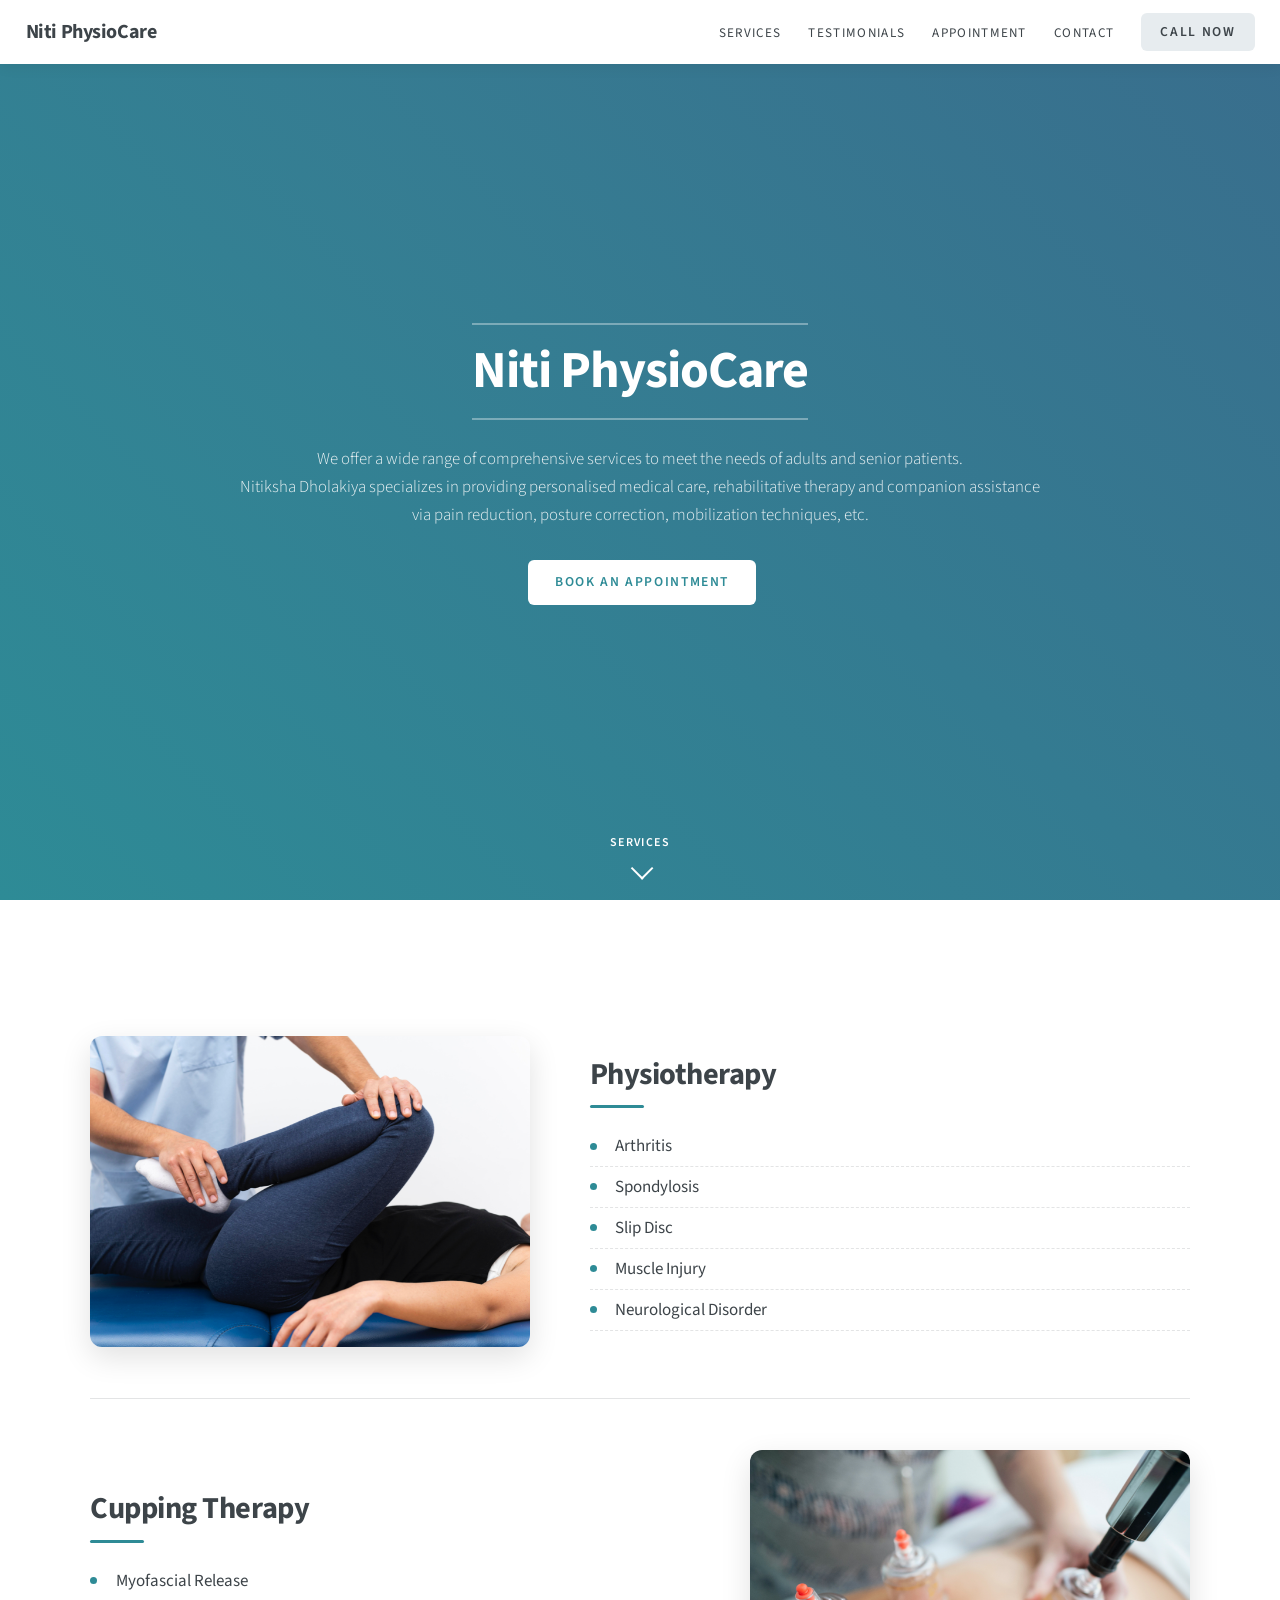
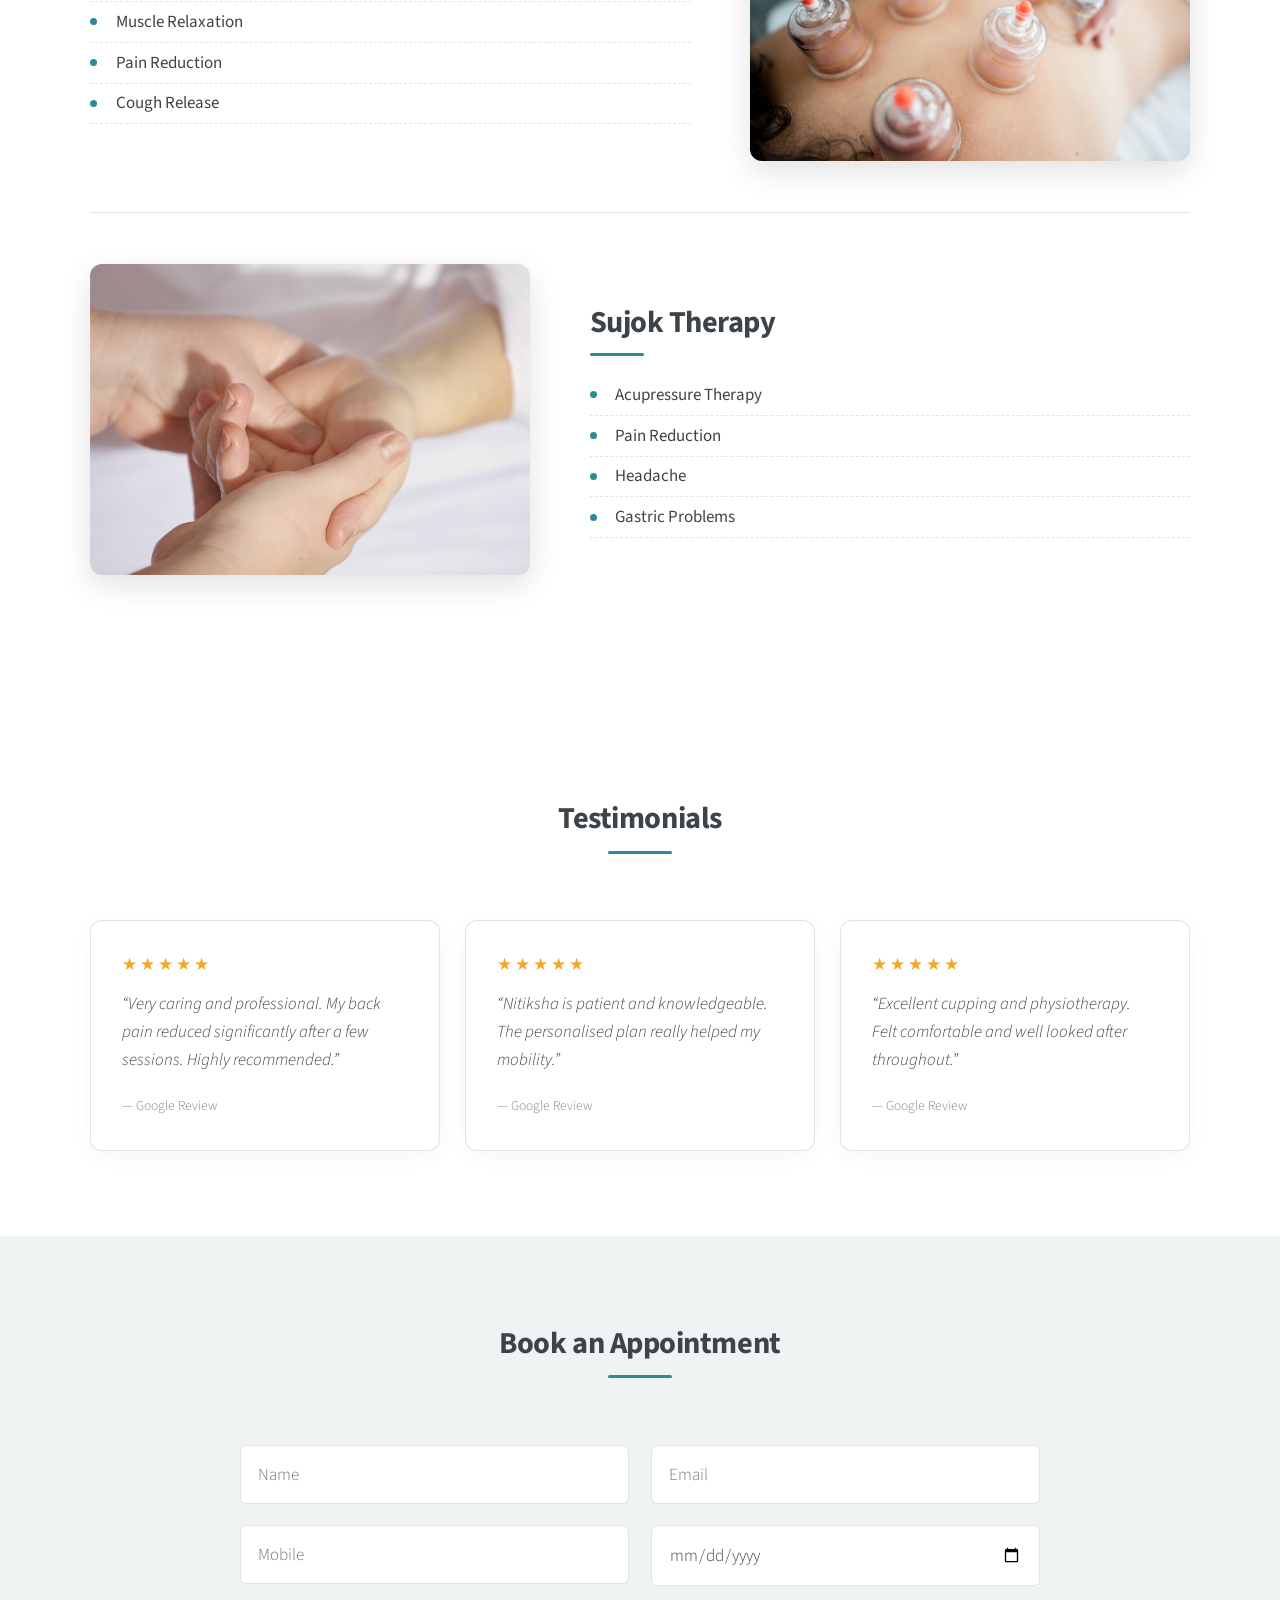
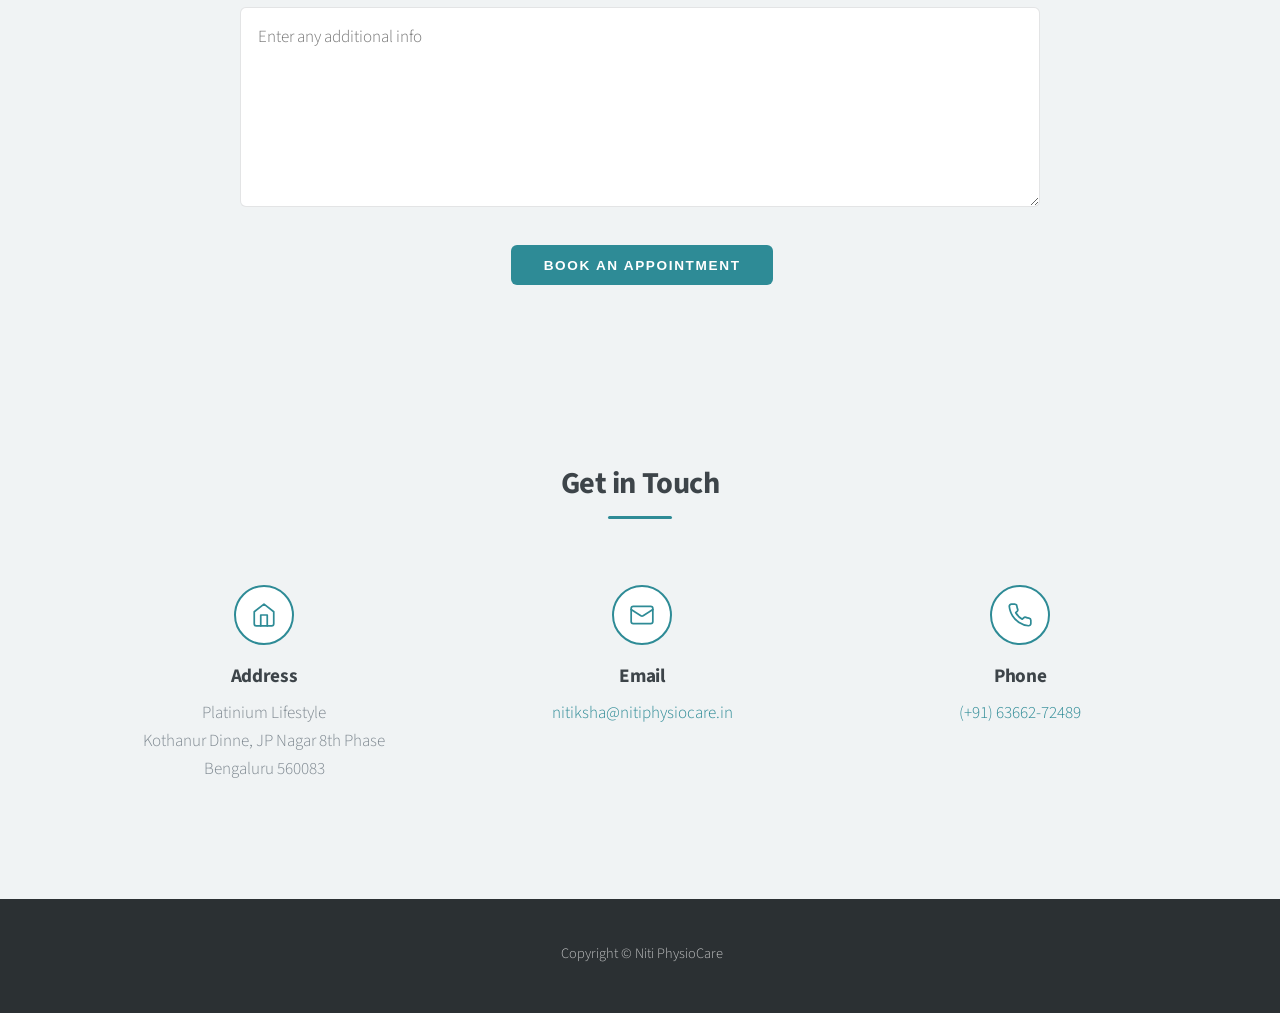
==== commit f7951223: "Restore original service images and favicon from Wayback Machine Recover physio.png, cupping.png, su" ====
--- a/index.html
+++ b/index.html
@@ -18,7 +18,7 @@
   <meta property="og:site_name" content="Niti PhysioCare" />
   <meta property="og:locale" content="en_IN" />
 
-  <link rel="icon" type="image/svg+xml" href="favicon.svg" />
+  <link rel="icon" href="images/favicon.ico" type="image/x-icon" />
 
   <link rel="preconnect" href="https://fonts.googleapis.com" />
   <link rel="preconnect" href="https://fonts.gstatic.com" crossorigin />
@@ -90,9 +90,7 @@
     <section id="one" class="wrapper alt style2">
 
       <section class="spotlight">
-        <div class="image"><div class="placeholder" aria-hidden="true">
-          <svg viewBox="0 0 24 24" fill="none" stroke="currentColor" stroke-width="1.4" stroke-linecap="round" stroke-linejoin="round"><path d="M17 10c.7-.7 1.69 0 2.5 0a2.5 2.5 0 1 0 0-5 .5.5 0 0 1-.5-.5 2.5 2.5 0 1 0-5 0c0 .81.7 1.8 0 2.5l-7 7c-.7.7-1.69 0-2.5 0a2.5 2.5 0 0 0 0 5c.28 0 .5.22.5.5a2.5 2.5 0 1 0 5 0c0-.81-.7-1.8 0-2.5Z"/></svg>
-        </div></div>
+        <div class="image"><img src="images/physio.png" alt="Physiotherapy at Niti PhysioCare" /></div>
         <div class="content">
           <h2>Physiotherapy</h2>
           <ul>
@@ -106,9 +104,7 @@
       </section>
 
       <section class="spotlight">
-        <div class="image"><div class="placeholder" aria-hidden="true">
-          <svg viewBox="0 0 24 24" fill="none" stroke="currentColor" stroke-width="1.4" stroke-linecap="round" stroke-linejoin="round"><circle cx="12" cy="12" r="9"/><circle cx="12" cy="12" r="3.5"/></svg>
-        </div></div>
+        <div class="image"><img src="images/cupping.png" alt="Cupping therapy at Niti PhysioCare" /></div>
         <div class="content">
           <h2>Cupping Therapy</h2>
           <ul>
@@ -121,9 +117,7 @@
       </section>
 
       <section class="spotlight">
-        <div class="image"><div class="placeholder" aria-hidden="true">
-          <svg viewBox="0 0 24 24" fill="none" stroke="currentColor" stroke-width="1.4" stroke-linecap="round" stroke-linejoin="round"><path d="M18 11V6a2 2 0 0 0-2-2 2 2 0 0 0-2 2"/><path d="M14 10V4a2 2 0 0 0-2-2 2 2 0 0 0-2 2v2"/><path d="M10 10.5V6a2 2 0 0 0-2-2 2 2 0 0 0-2 2v8"/><path d="M18 8a2 2 0 1 1 4 0v6a8 8 0 0 1-8 8h-2c-2.8 0-4.5-.86-5.99-2.34l-3.6-3.6a2 2 0 0 1 2.83-2.82L7 15"/></svg>
-        </div></div>
+        <div class="image"><img src="images/sujok.png" alt="Sujok therapy at Niti PhysioCare" /></div>
         <div class="content">
           <h2>Sujok Therapy</h2>
           <ul>
--- a/styles.css
+++ b/styles.css
@@ -147,6 +147,7 @@
 .spotlight:last-child { border-bottom: 0; }
 .spotlight:nth-child(even) { flex-direction: row-reverse; }
 .spotlight .image { flex: 0 0 40%; }
+.spotlight .image img { width: 100%; border-radius: 12px; box-shadow: 0 10px 30px rgba(0,0,0,.12); display: block; }
 .spotlight .content { flex: 1; }
 .spotlight .content h2 { position: relative; padding-bottom: .35em; margin-bottom: .6em; }
 .spotlight .content h2::after {
@@ -162,13 +163,6 @@
   content: ""; position: absolute; left: 0; top: .95em;
   width: 7px; height: 7px; border-radius: 50%; background: var(--accent);
 }
-
-/* Image placeholders (originals lived on the old domain) */
-.placeholder {
-  display: grid; place-items: center; aspect-ratio: 4 / 3; border-radius: 12px;
-  background: linear-gradient(135deg, #e6f1f2, #d4e6e8); color: var(--accent);
-}
-.placeholder svg { width: 38%; height: 38%; }
 
 /* ===== Testimonials ===== */
 .reviews { display: grid; grid-template-columns: repeat(3, 1fr); gap: 1.5em; }
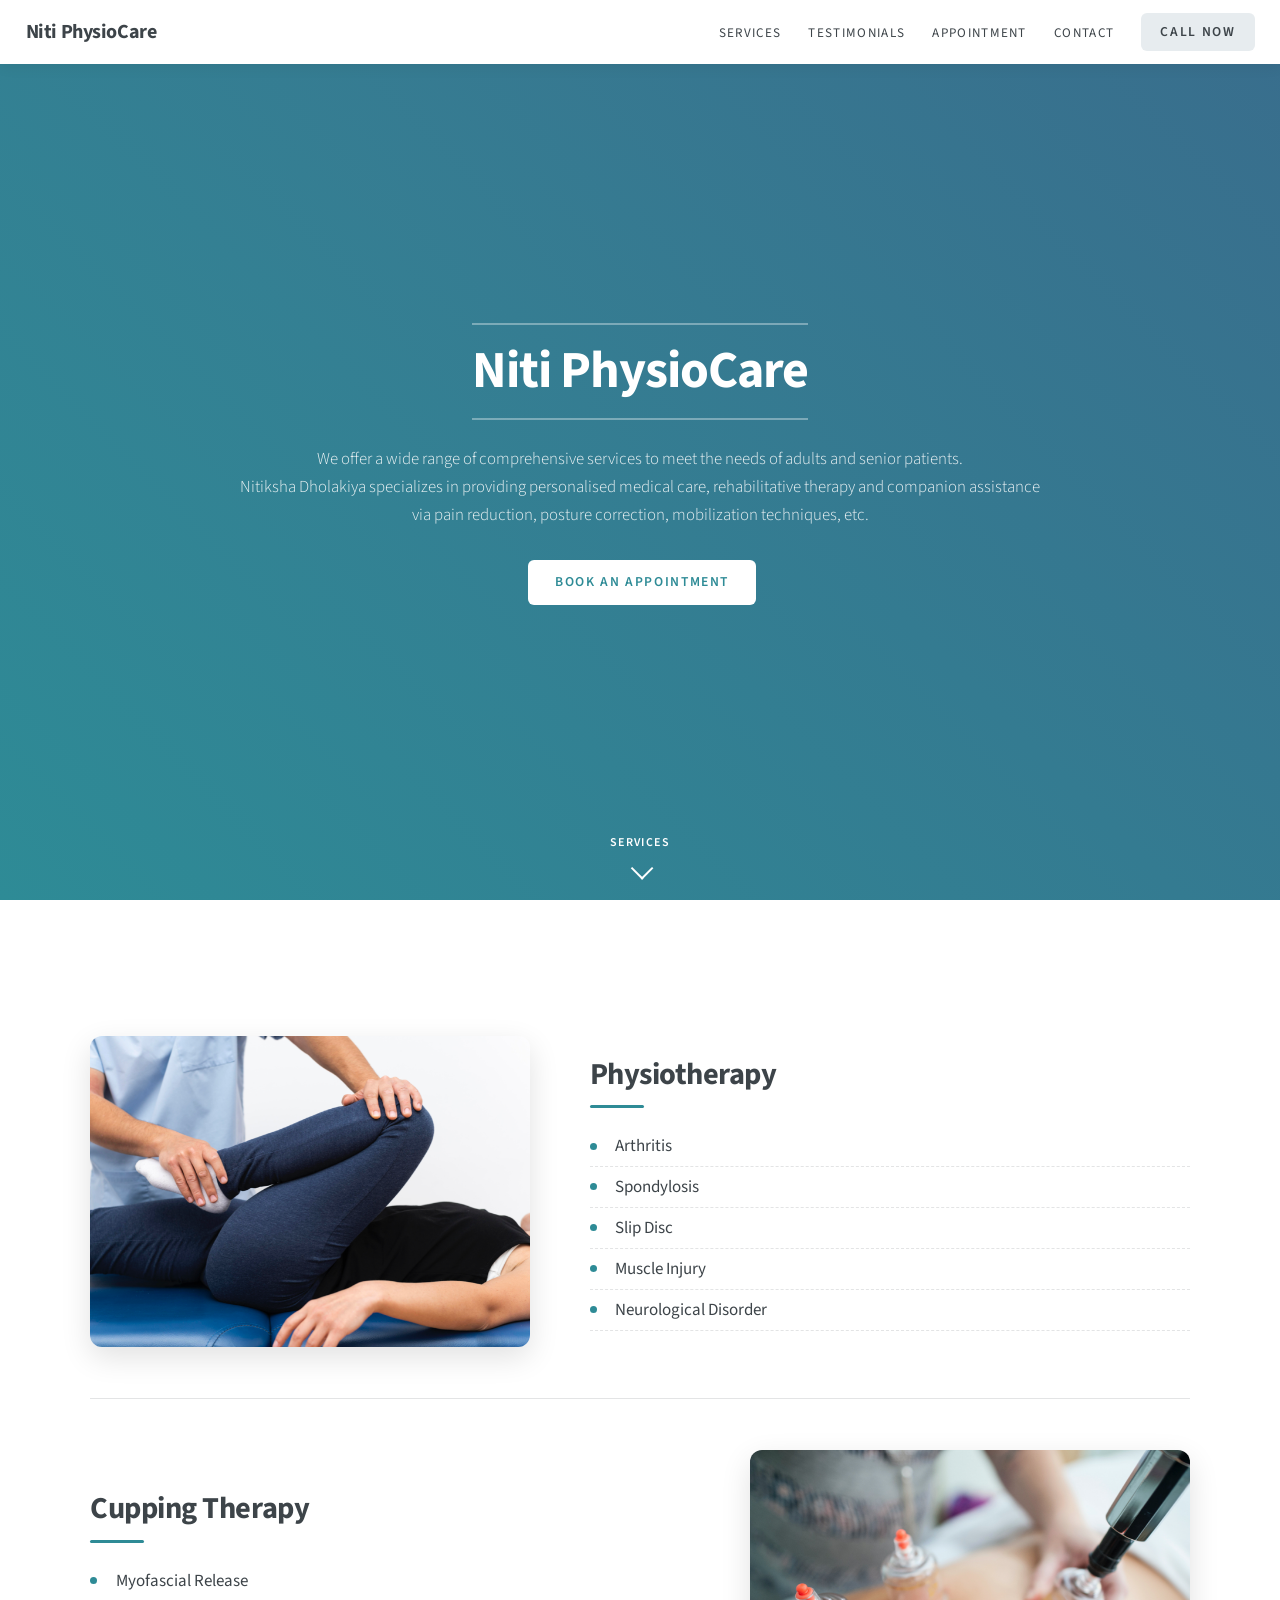
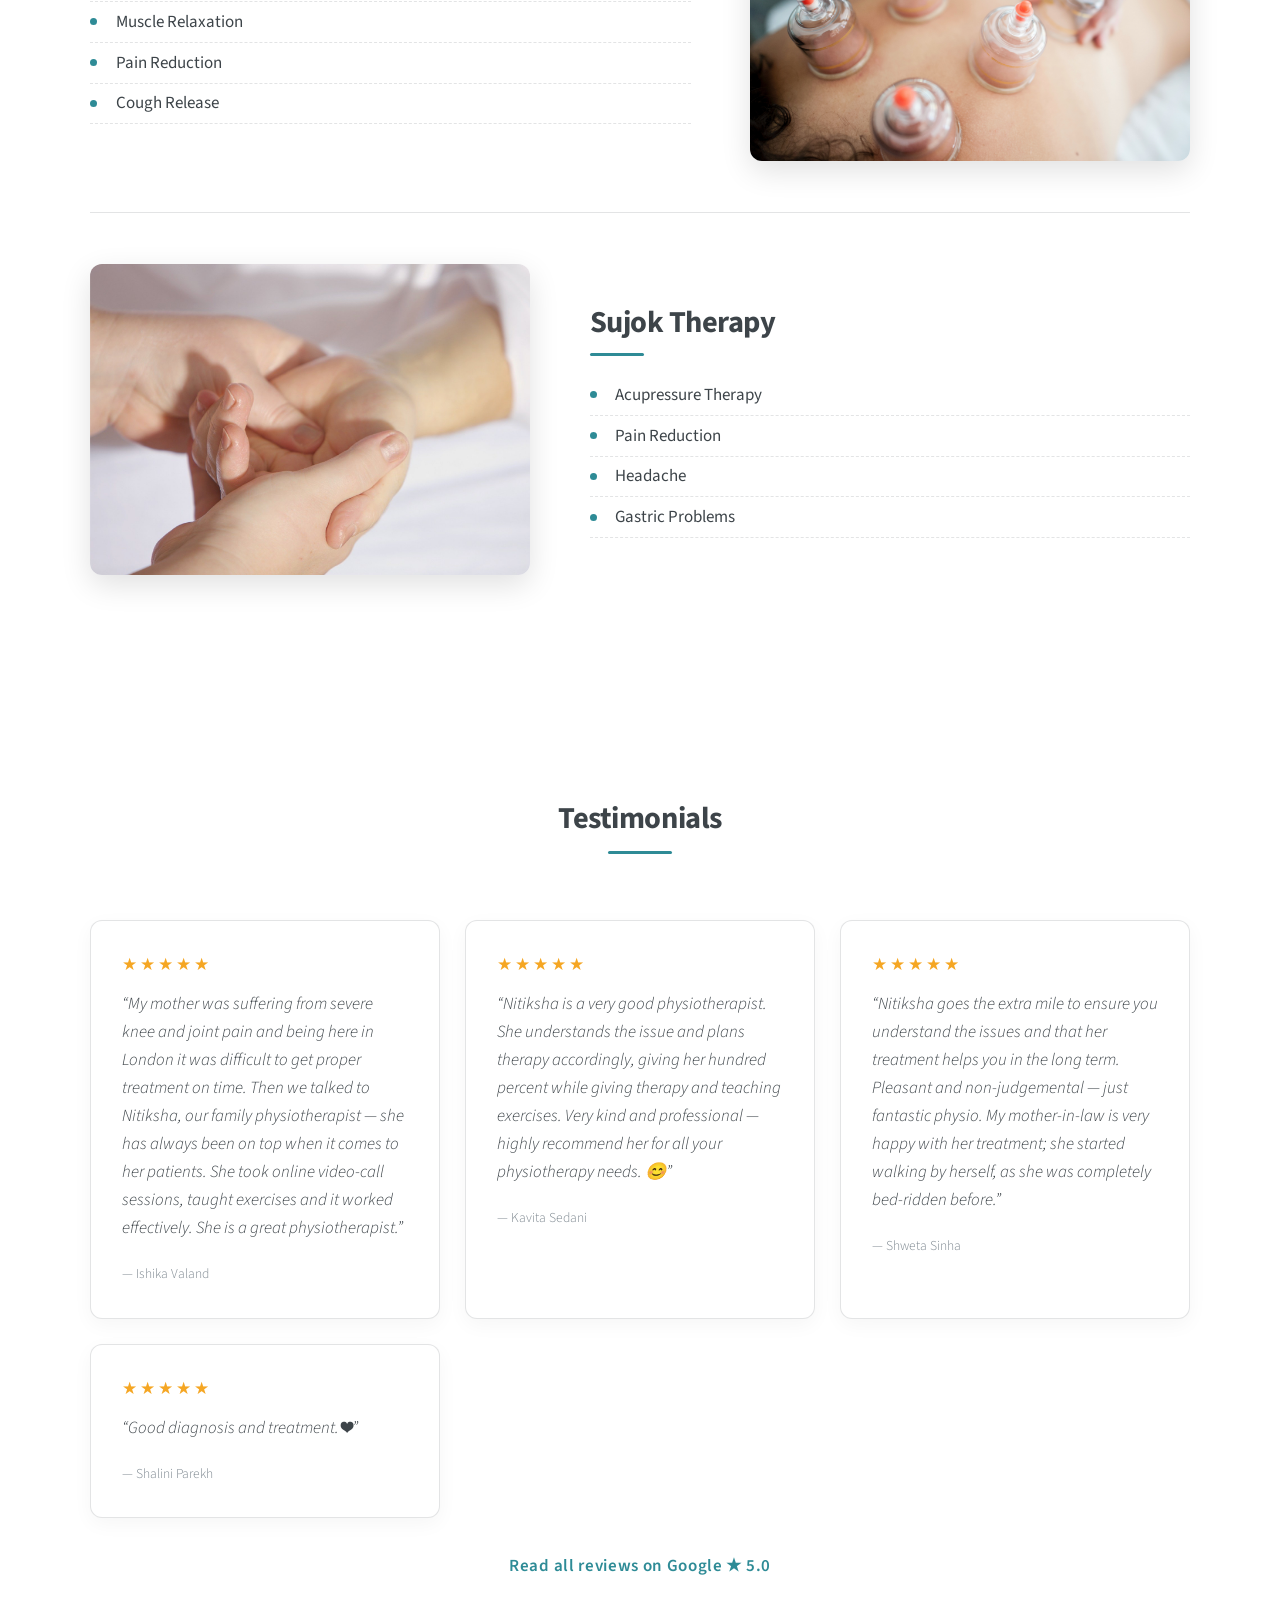
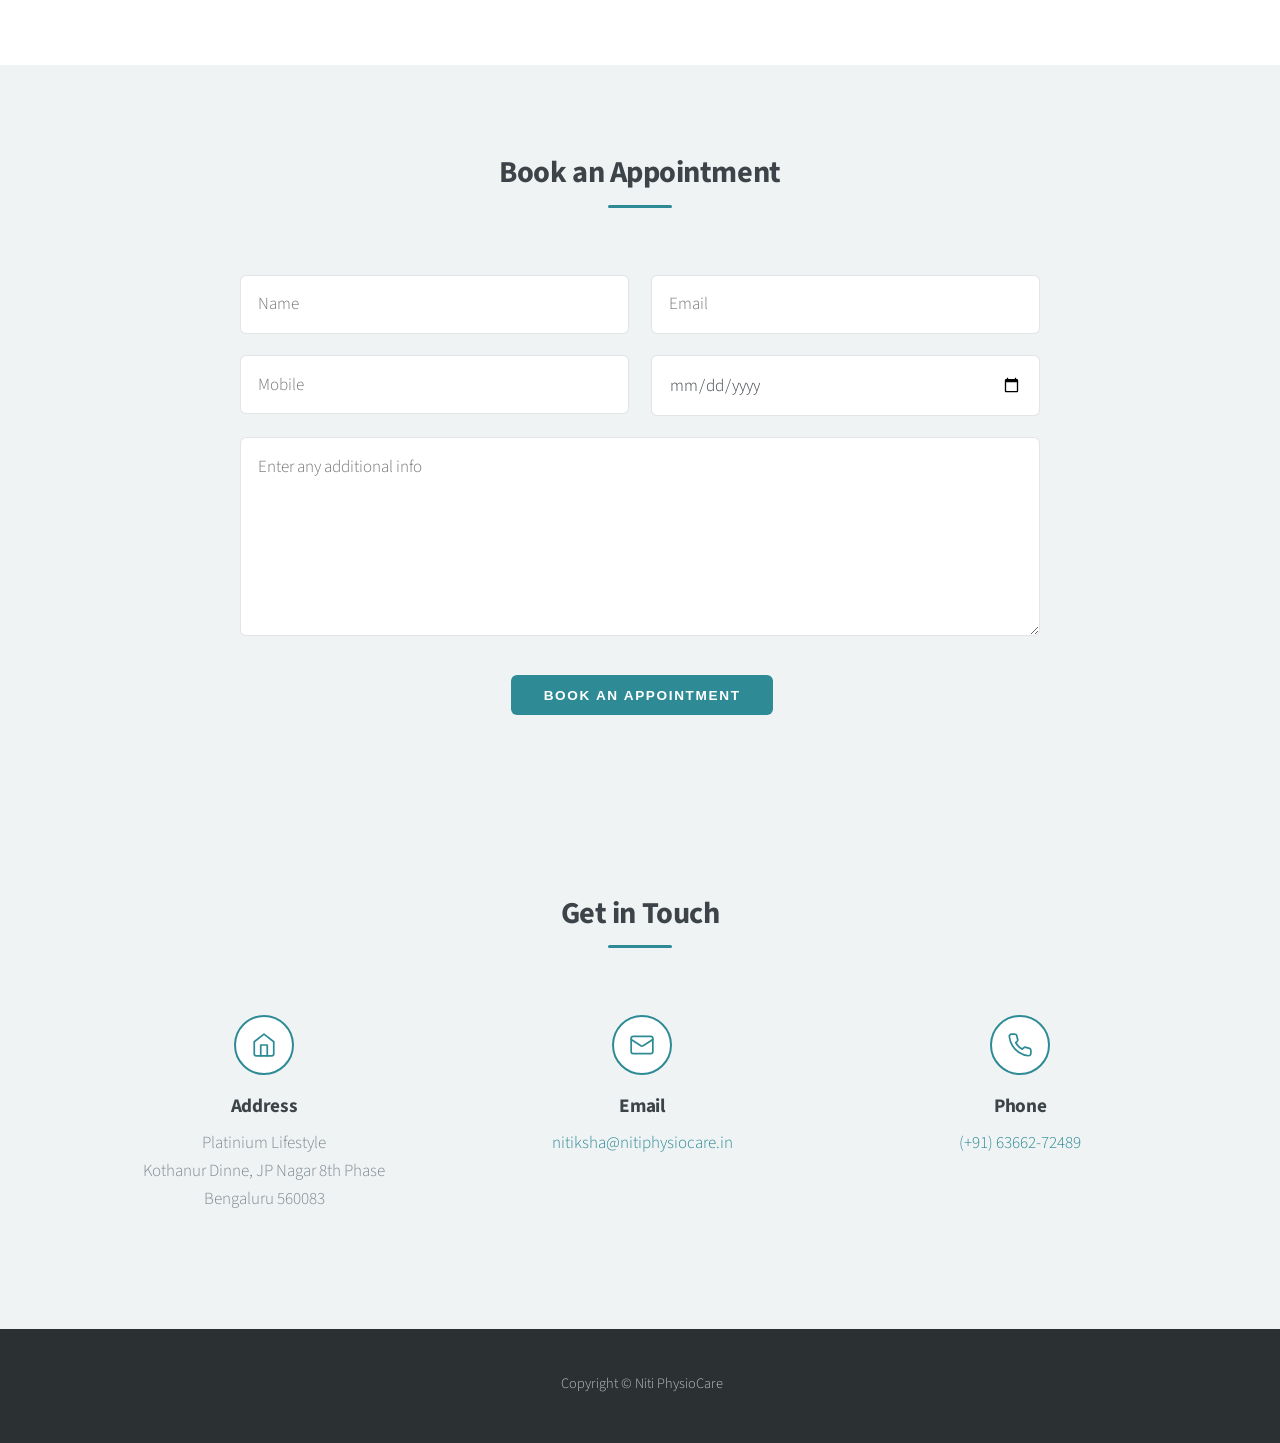
==== commit 1ebaffb7: "Use real Google reviews recovered from saved page Replace sample testimonials with the four actual 5" ====
--- a/index.html
+++ b/index.html
@@ -140,20 +140,26 @@
         <div class="reviews">
           <blockquote class="review">
             <div class="stars" aria-label="Rated 5 out of 5">★★★★★</div>
-            <p>“Very caring and professional. My back pain reduced significantly after a few sessions. Highly recommended.”</p>
-            <cite>— Google Review</cite>
-          </blockquote>
-          <blockquote class="review">
-            <div class="stars" aria-label="Rated 5 out of 5">★★★★★</div>
-            <p>“Nitiksha is patient and knowledgeable. The personalised plan really helped my mobility.”</p>
-            <cite>— Google Review</cite>
-          </blockquote>
-          <blockquote class="review">
-            <div class="stars" aria-label="Rated 5 out of 5">★★★★★</div>
-            <p>“Excellent cupping and physiotherapy. Felt comfortable and well looked after throughout.”</p>
-            <cite>— Google Review</cite>
-          </blockquote>
-        </div>
+            <p>“My mother was suffering from severe knee and joint pain and being here in London it was difficult to get proper treatment on time. Then we talked to Nitiksha, our family physiotherapist — she has always been on top when it comes to her patients. She took online video-call sessions, taught exercises and it worked effectively. She is a great physiotherapist.”</p>
+            <cite>— Ishika Valand</cite>
+          </blockquote>
+          <blockquote class="review">
+            <div class="stars" aria-label="Rated 5 out of 5">★★★★★</div>
+            <p>“Nitiksha is a very good physiotherapist. She understands the issue and plans therapy accordingly, giving her hundred percent while giving therapy and teaching exercises. Very kind and professional — highly recommend her for all your physiotherapy needs. 😊”</p>
+            <cite>— Kavita Sedani</cite>
+          </blockquote>
+          <blockquote class="review">
+            <div class="stars" aria-label="Rated 5 out of 5">★★★★★</div>
+            <p>“Nitiksha goes the extra mile to ensure you understand the issues and that her treatment helps you in the long term. Pleasant and non-judgemental — just fantastic physio. My mother-in-law is very happy with her treatment; she started walking by herself, as she was completely bed-ridden before.”</p>
+            <cite>— Shweta Sinha</cite>
+          </blockquote>
+          <blockquote class="review">
+            <div class="stars" aria-label="Rated 5 out of 5">★★★★★</div>
+            <p>“Good diagnosis and treatment. ❤️”</p>
+            <cite>— Shalini Parekh</cite>
+          </blockquote>
+        </div>
+        <p class="reviews-cta"><a href="https://www.google.com/maps/place/Niti+Physiocare/@12.8653923,77.5730621,17z/data=!4m6!3m5!1s0x3bae6b64db56e93b:0x69293f456bb37ad7!8m2!3d12.8653871!4d77.575637" target="_blank" rel="noopener">Read all reviews on Google ★ 5.0</a></p>
       </div>
     </section>
 
--- a/styles.css
+++ b/styles.css
@@ -165,7 +165,8 @@
 }
 
 /* ===== Testimonials ===== */
-.reviews { display: grid; grid-template-columns: repeat(3, 1fr); gap: 1.5em; }
+.reviews { display: grid; grid-template-columns: repeat(auto-fit, minmax(260px, 1fr)); gap: 1.5em; }
+.reviews-cta { text-align: center; margin: 2em 0 0; font-weight: 600; letter-spacing: .04em; }
 .review {
   margin: 0; padding: 1.8em; background: #fff; border: 1px solid var(--line);
   border-radius: 12px; box-shadow: 0 6px 20px rgba(0,0,0,.04); text-align: left;
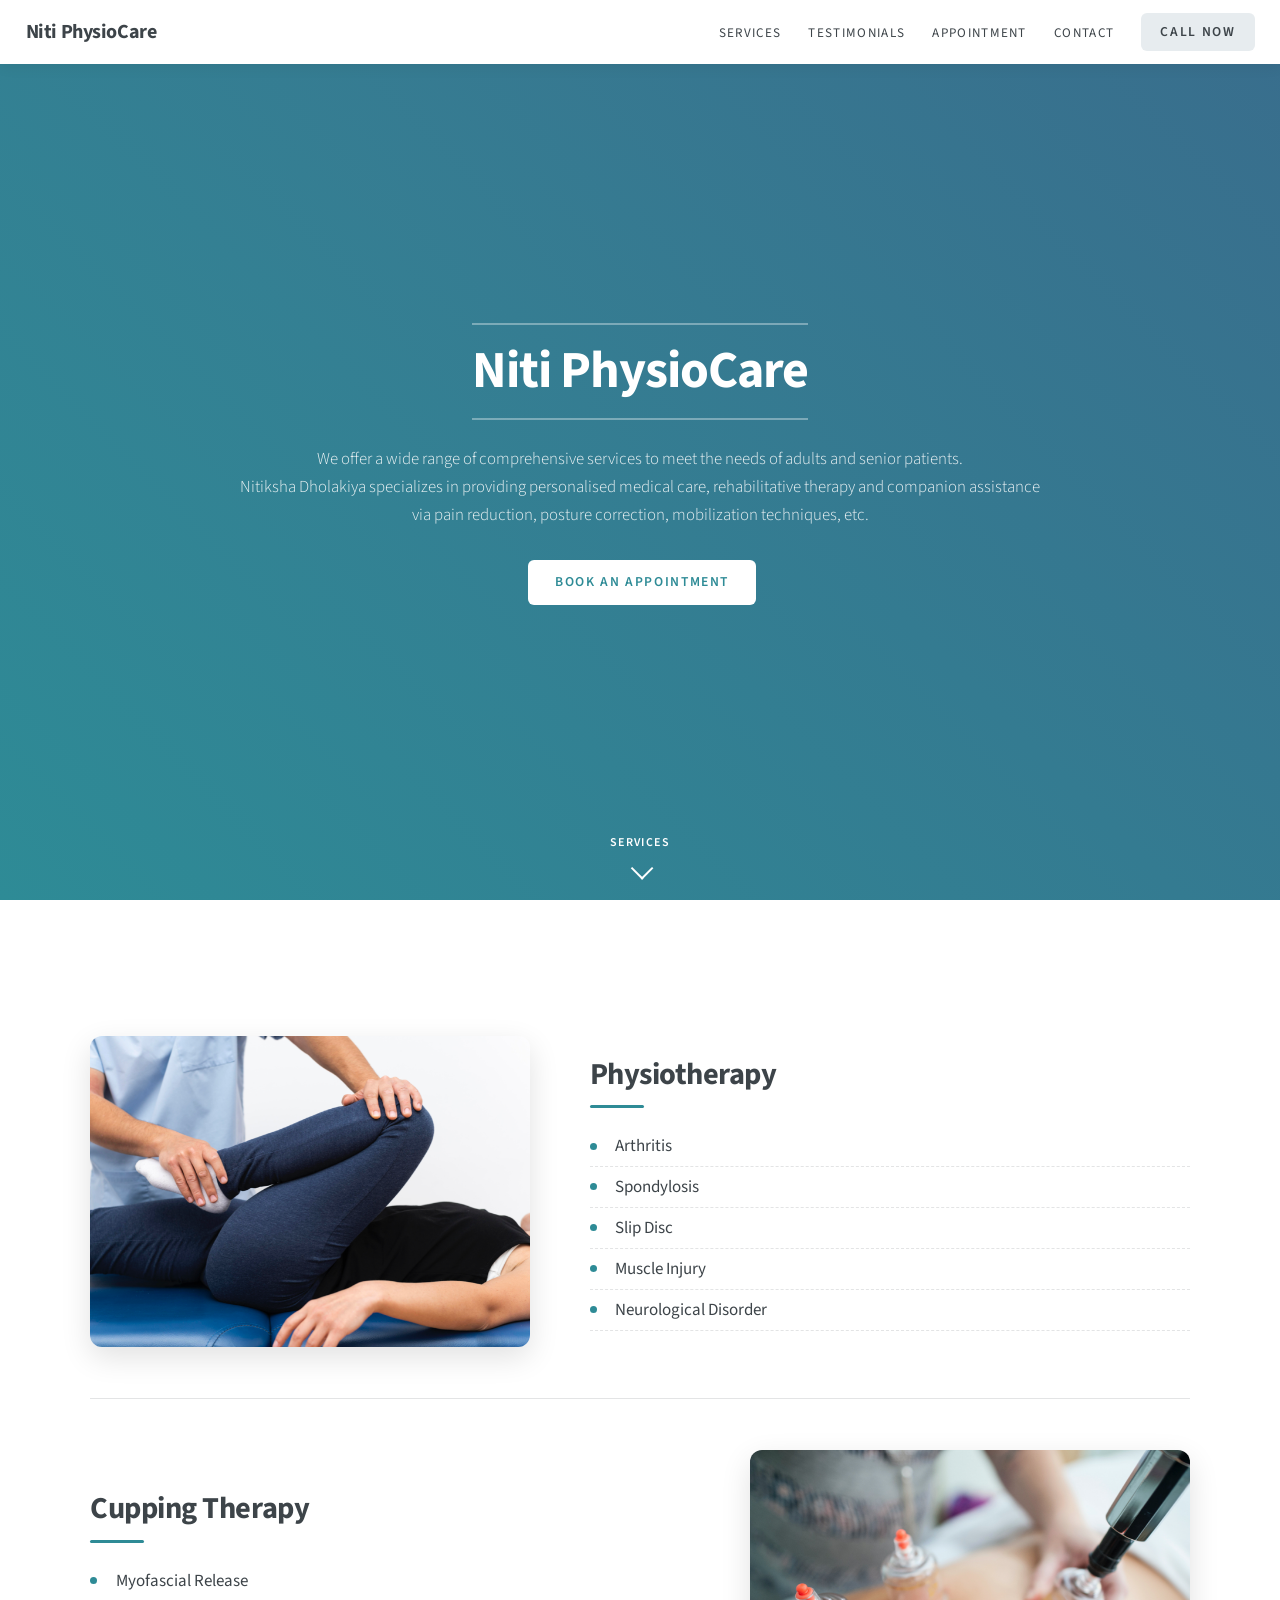
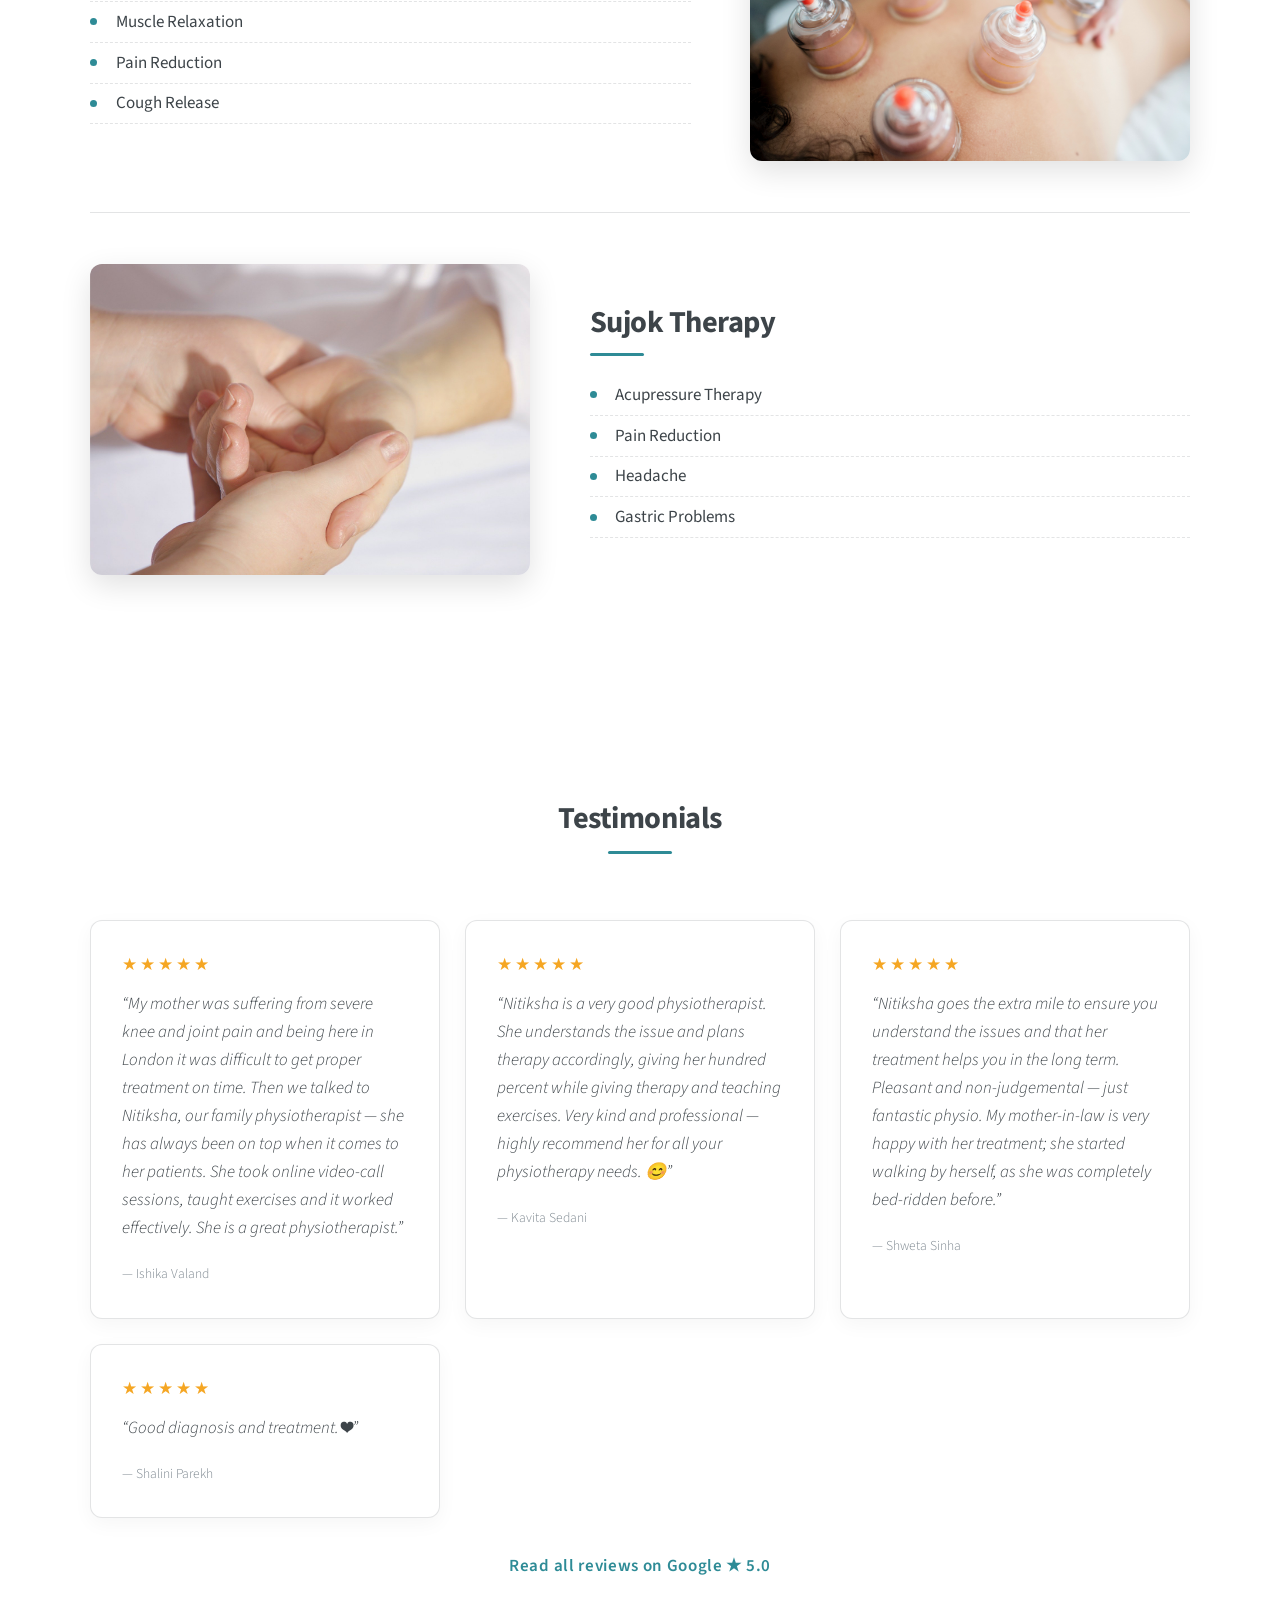
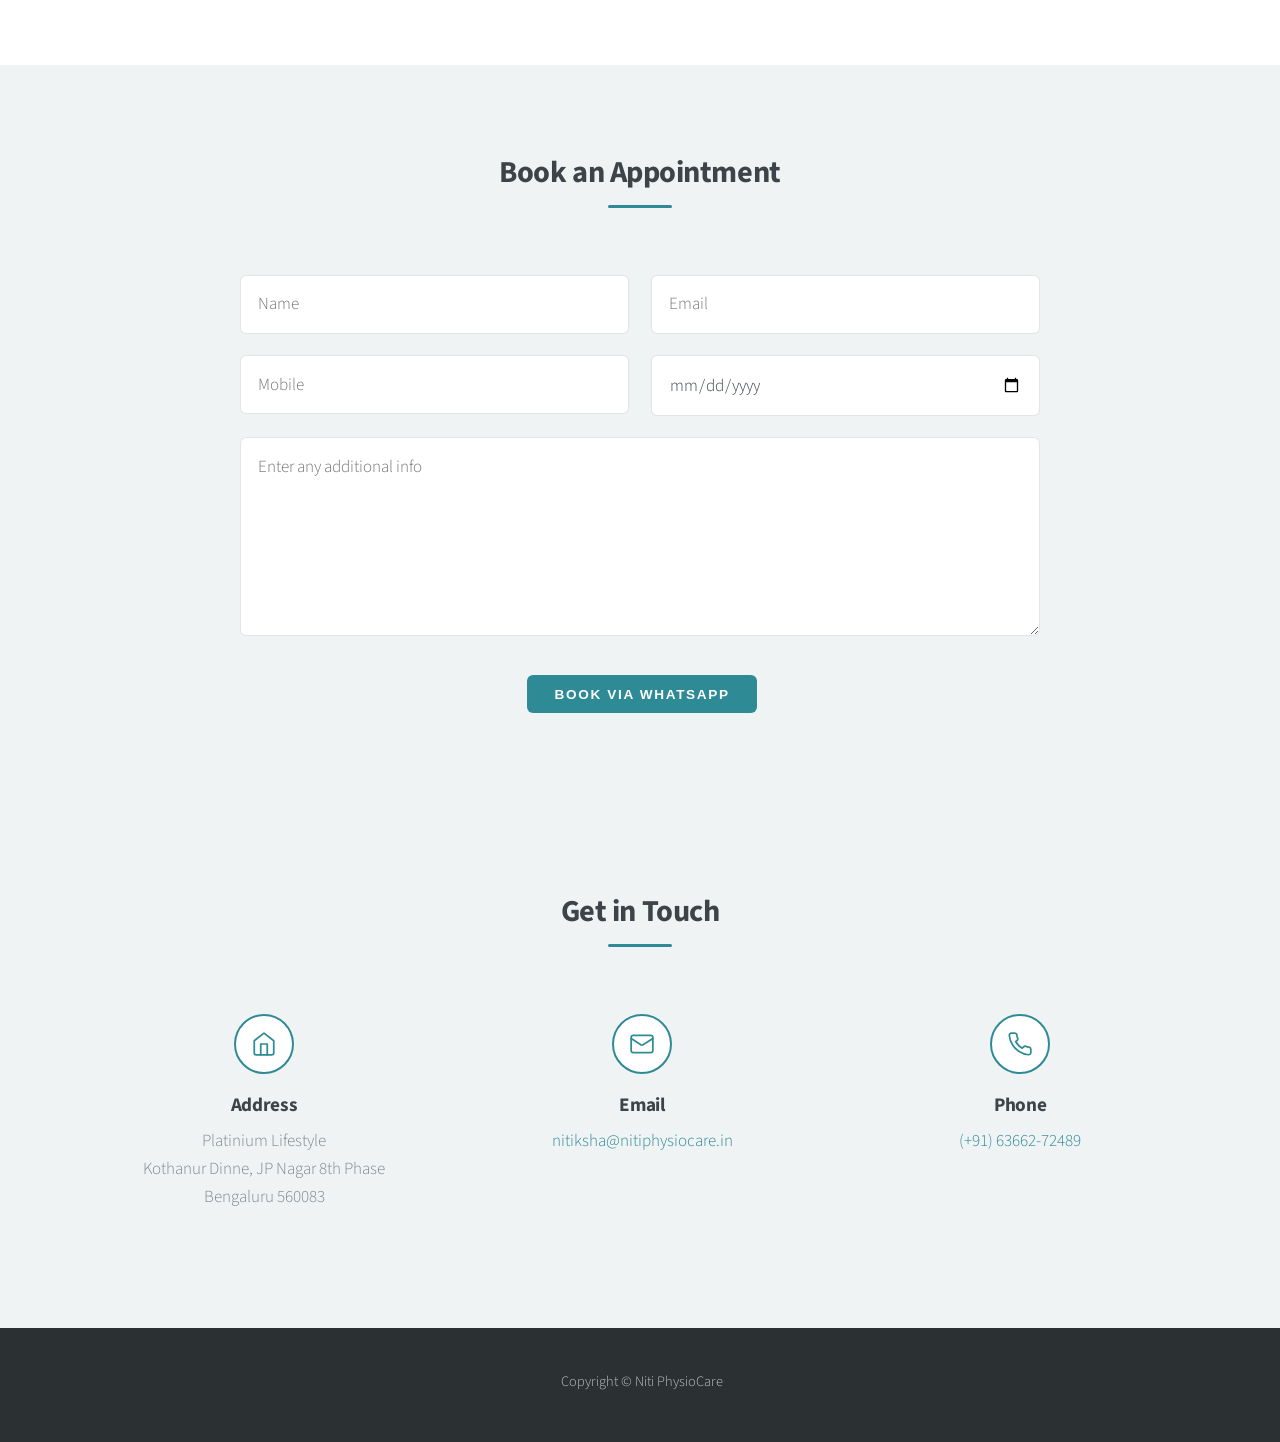
==== commit 95c82688: "Wire appointment form to WhatsApp On submit, compose a pre-filled WhatsApp message to 6366272489 wit" ====
--- a/index.html
+++ b/index.html
@@ -169,9 +169,8 @@
         <header class="major">
           <h2>Book an Appointment</h2>
         </header>
-        <!-- Static hosting can't process forms server-side; this submits via your email client.
-             Swap the action for a Formspree/Getform endpoint to collect submissions online. -->
-        <form method="post" action="mailto:nitiksha@nitiphysiocare.in" enctype="text/plain" class="appointment-form">
+        <!-- On submit, JS composes a pre-filled WhatsApp message to the clinic (see script.js). -->
+        <form id="appointment-form" class="appointment-form" data-whatsapp="916366272489">
           <div class="row gtr-uniform">
             <div class="col-6 col-12-xsmall">
               <input type="text" name="name" id="name" placeholder="Name" required />
@@ -190,7 +189,7 @@
             </div>
             <div class="col-12">
               <ul class="actions">
-                <li><input type="submit" value="Book an Appointment" class="primary" /></li>
+                <li><button type="submit" class="button primary">Book via WhatsApp</button></li>
               </ul>
             </div>
           </div>
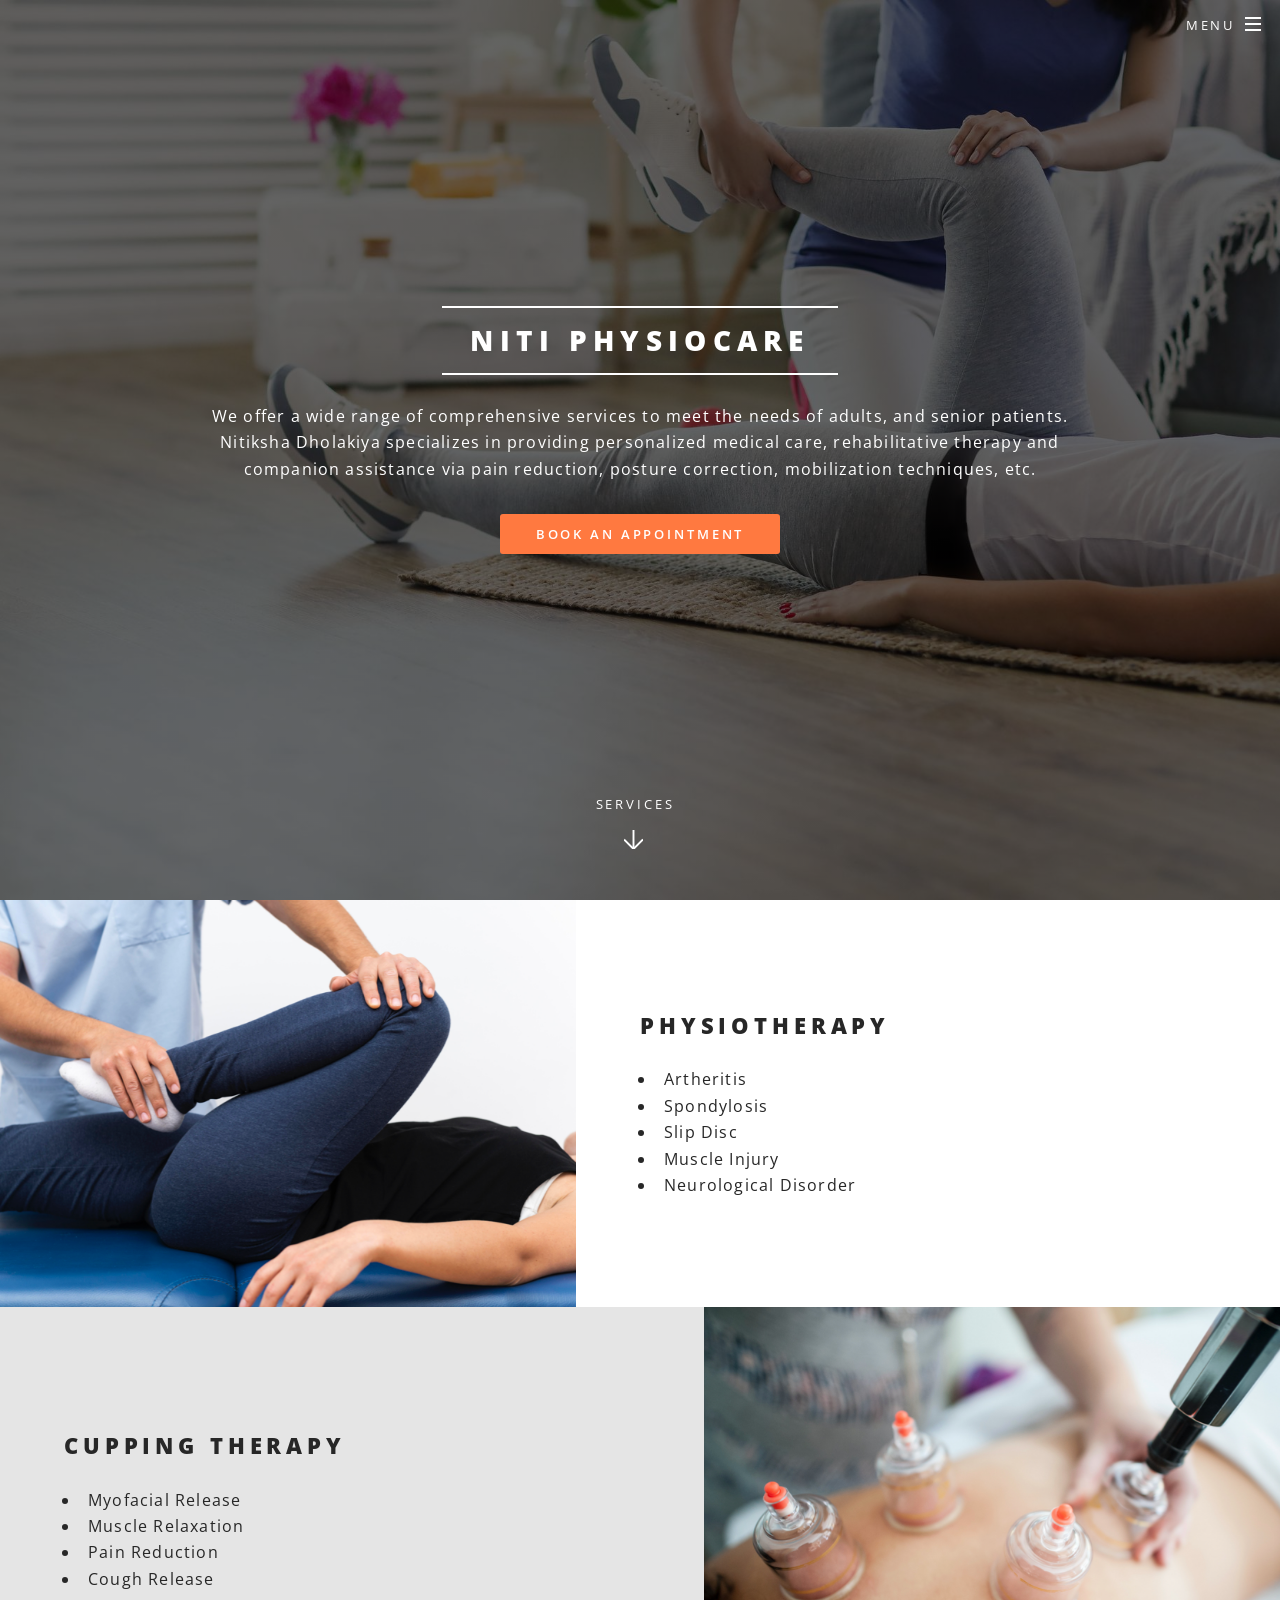
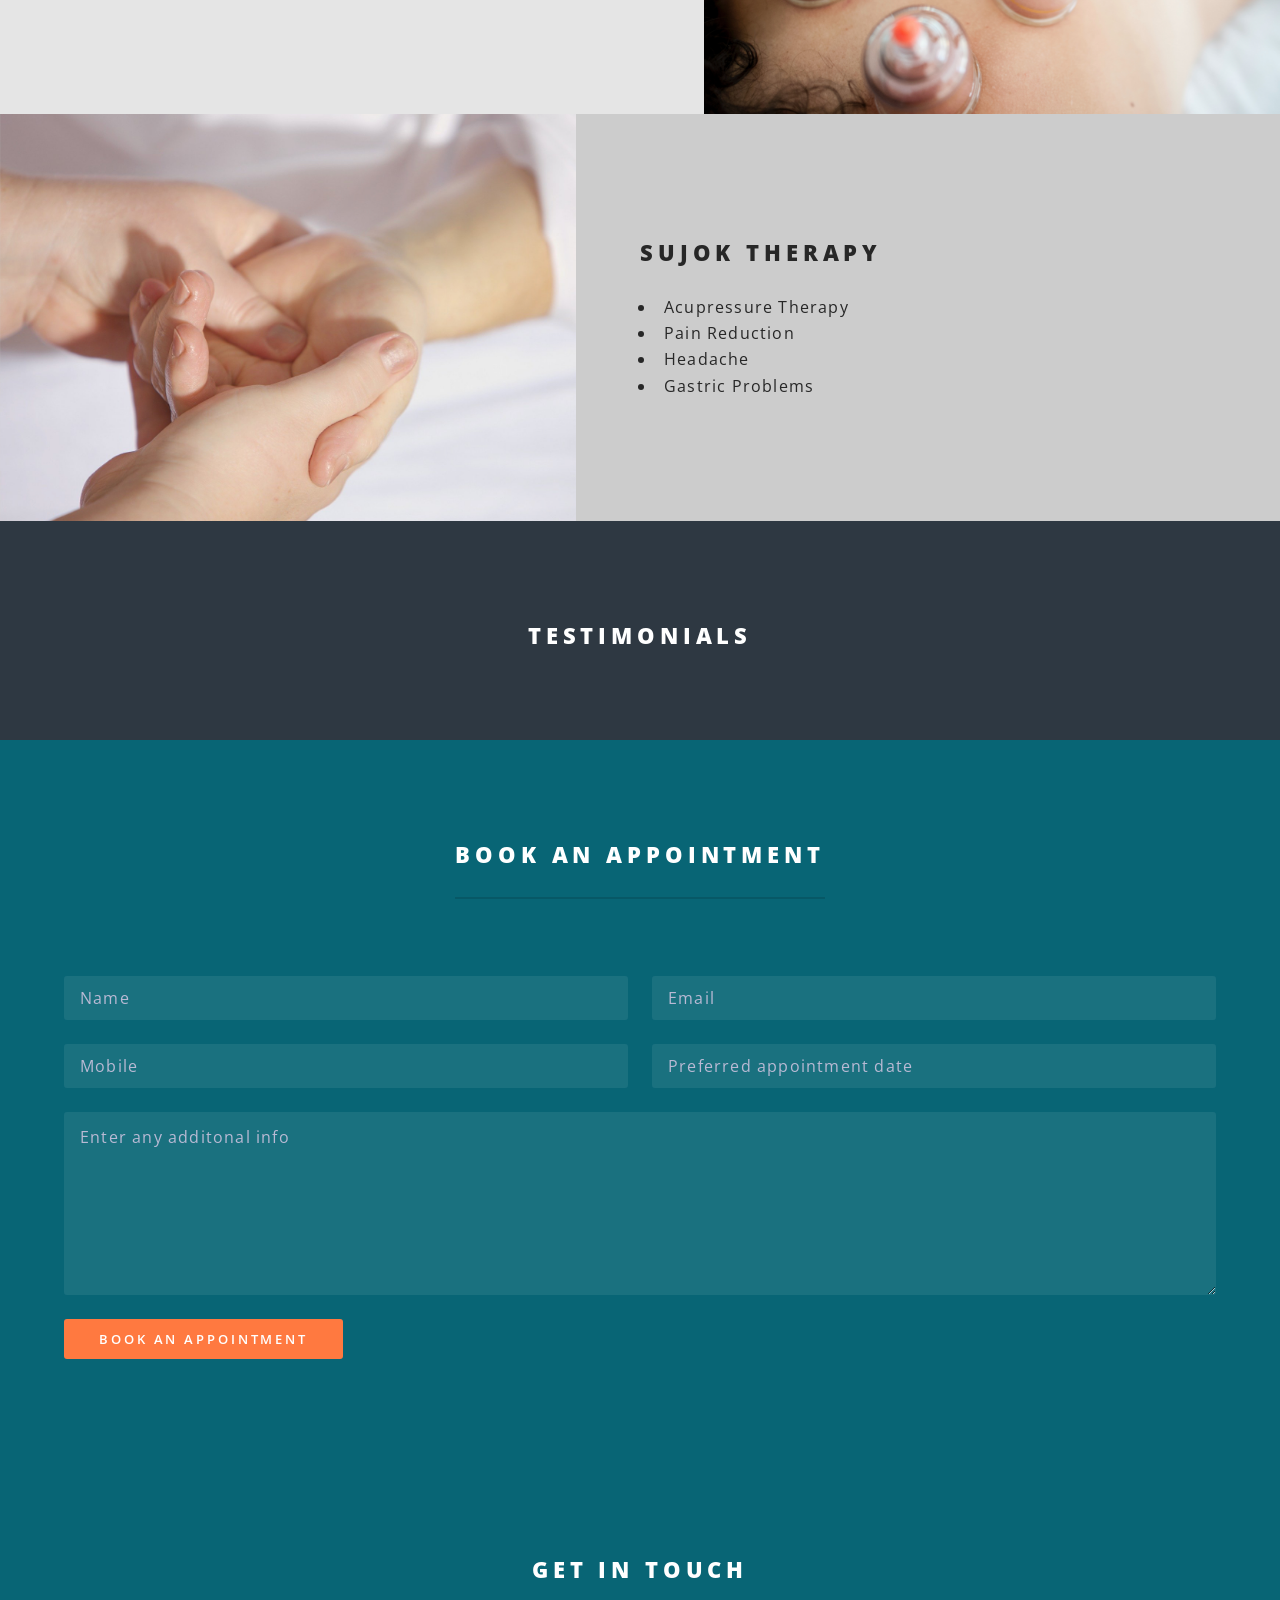
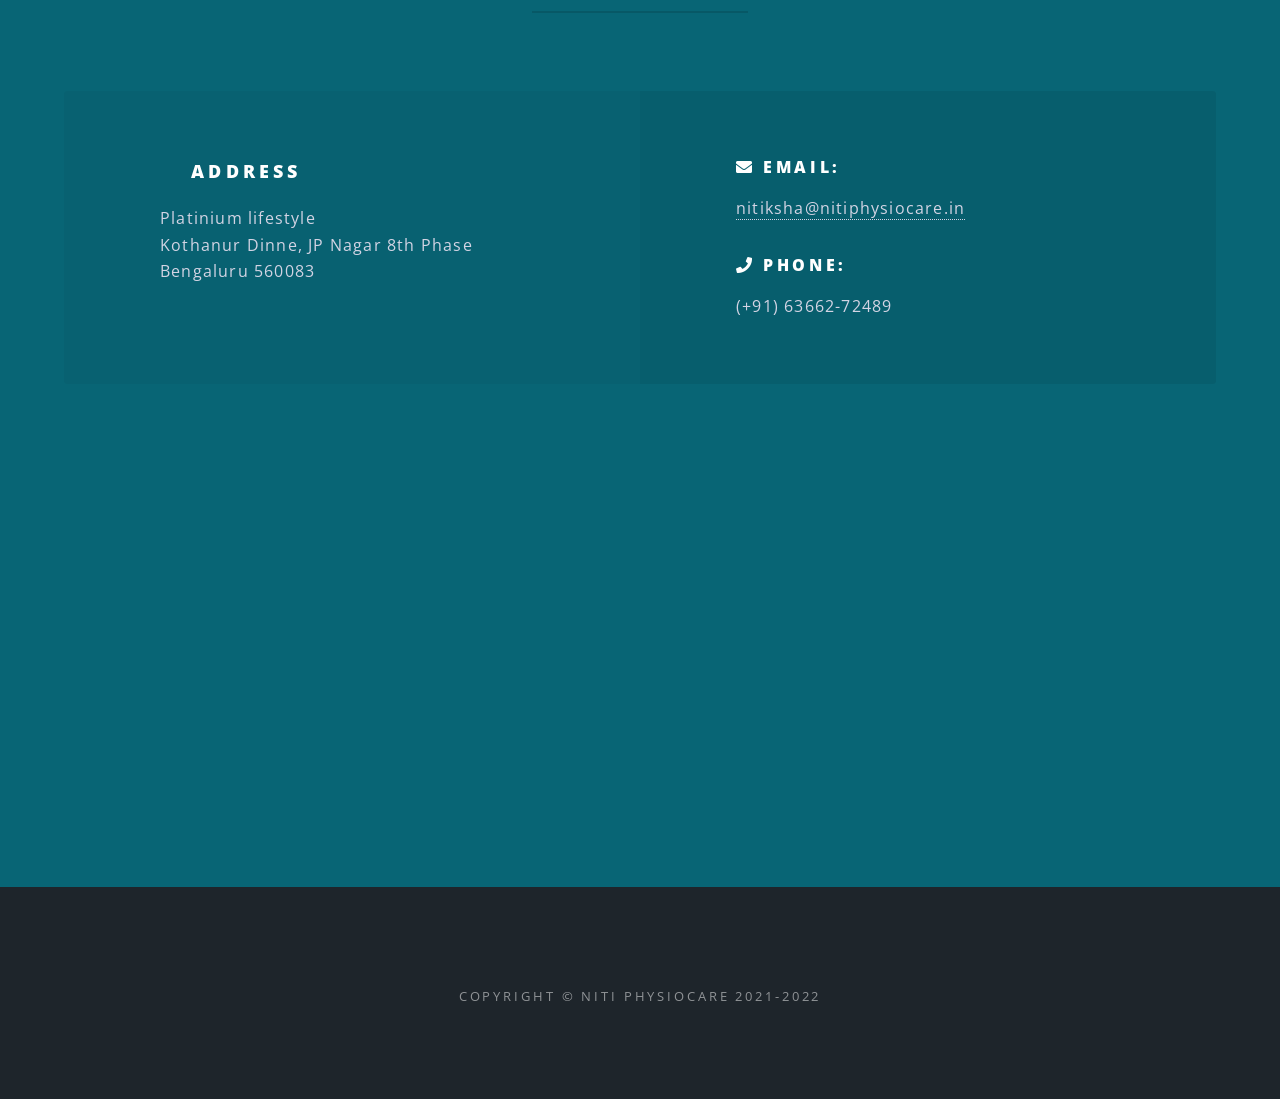
==== commit 53f2aa0f: "Restore exact original site from live server The original is still online behind a broken HTTPS cert" ====
--- a/index.html
+++ b/index.html
@@ -1,243 +1,194 @@
-<!DOCTYPE html>
-<html lang="en">
-<head>
-  <meta charset="UTF-8" />
-  <meta name="viewport" content="width=device-width, initial-scale=1.0" />
-
-  <title>Niti PhysioCare | Physiotherapy, Cupping &amp; Sujok Therapy in Bengaluru</title>
-  <meta name="description" content="Niti PhysioCare in JP Nagar, Bengaluru — physiotherapy, cupping and Sujok therapy. Personalised rehabilitative care by Nitiksha Dholakiya. Book an appointment today." />
-  <meta name="keywords" content="physiotherapy Bengaluru, cupping therapy, sujok therapy, JP Nagar physiotherapist, rehabilitation, pain reduction, posture correction" />
-  <meta name="author" content="Niti PhysioCare" />
-  <meta name="robots" content="index, follow" />
-  <link rel="canonical" href="https://www.nitiphysiocare.in/" />
-
-  <meta property="og:type" content="website" />
-  <meta property="og:title" content="Niti PhysioCare | Physiotherapy, Cupping &amp; Sujok Therapy" />
-  <meta property="og:description" content="Personalised physiotherapy, cupping and Sujok therapy in JP Nagar, Bengaluru." />
-  <meta property="og:url" content="https://www.nitiphysiocare.in/" />
-  <meta property="og:site_name" content="Niti PhysioCare" />
-  <meta property="og:locale" content="en_IN" />
-
-  <link rel="icon" href="images/favicon.ico" type="image/x-icon" />
-
-  <link rel="preconnect" href="https://fonts.googleapis.com" />
-  <link rel="preconnect" href="https://fonts.gstatic.com" crossorigin />
-  <link href="https://fonts.googleapis.com/css2?family=Source+Sans+3:ital,wght@0,300;0,400;0,600;0,700;1,300;1,600&display=swap" rel="stylesheet" />
-
-  <link rel="stylesheet" href="styles.css" />
-
-  <!-- ===== Structured Data: Physiotherapy ===== -->
-  <script type="application/ld+json">
-  {
-    "@context": "https://schema.org",
-    "@type": "Physiotherapy",
-    "name": "Niti PhysioCare",
-    "url": "https://www.nitiphysiocare.in/",
-    "telephone": "+916366272489",
-    "email": "nitiksha@nitiphysiocare.in",
-    "priceRange": "₹₹",
-    "address": {
-      "@type": "PostalAddress",
-      "streetAddress": "Platinium Lifestyle, Kothanur Dinne, JP Nagar 8th Phase",
-      "addressLocality": "Bengaluru",
-      "addressRegion": "Karnataka",
-      "postalCode": "560083",
-      "addressCountry": "IN"
-    },
-    "geo": { "@type": "GeoCoordinates", "latitude": "12.8653871", "longitude": "77.575637" },
-    "openingHoursSpecification": [
-      { "@type": "OpeningHoursSpecification", "dayOfWeek": ["Monday","Tuesday","Wednesday","Thursday","Friday","Saturday"], "opens": "10:00", "closes": "19:00" }
-    ],
-    "medicalSpecialty": "Physiotherapy"
-  }
-  </script>
-</head>
-
-<body class="landing">
-  <div id="page-wrapper">
-
-    <!-- Header -->
-    <header id="header" class="alt">
-      <h1><a href="#banner">Niti PhysioCare</a></h1>
-      <nav id="nav">
-        <ul>
-          <li><a href="#one" class="scrolly">Services</a></li>
-          <li><a href="#two" class="scrolly">Testimonials</a></li>
-          <li><a href="#three" class="scrolly">Appointment</a></li>
-          <li><a href="#four" class="scrolly">Contact</a></li>
-          <li class="special"><a href="tel:+916366272489" class="button">Call Now</a></li>
-        </ul>
-      </nav>
-    </header>
-
-    <!-- Banner -->
-    <section id="banner">
-      <div class="inner">
-        <h2>Niti PhysioCare</h2>
-        <p>
-          We offer a wide range of comprehensive services to meet the needs of adults and senior patients.<br />
-          Nitiksha Dholakiya specializes in providing personalised medical care, rehabilitative therapy and
-          companion assistance via pain reduction, posture correction, mobilization techniques, etc.
-        </p>
-        <ul class="actions special">
-          <li><a href="#three" class="button primary scrolly">Book an Appointment</a></li>
-        </ul>
-      </div>
-      <a href="#one" class="more scrolly">Services</a>
-    </section>
-
-    <!-- Services -->
-    <section id="one" class="wrapper alt style2">
-
-      <section class="spotlight">
-        <div class="image"><img src="images/physio.png" alt="Physiotherapy at Niti PhysioCare" /></div>
-        <div class="content">
-          <h2>Physiotherapy</h2>
-          <ul>
-            <li>Arthritis</li>
-            <li>Spondylosis</li>
-            <li>Slip Disc</li>
-            <li>Muscle Injury</li>
-            <li>Neurological Disorder</li>
-          </ul>
-        </div>
-      </section>
-
-      <section class="spotlight">
-        <div class="image"><img src="images/cupping.png" alt="Cupping therapy at Niti PhysioCare" /></div>
-        <div class="content">
-          <h2>Cupping Therapy</h2>
-          <ul>
-            <li>Myofascial Release</li>
-            <li>Muscle Relaxation</li>
-            <li>Pain Reduction</li>
-            <li>Cough Release</li>
-          </ul>
-        </div>
-      </section>
-
-      <section class="spotlight">
-        <div class="image"><img src="images/sujok.png" alt="Sujok therapy at Niti PhysioCare" /></div>
-        <div class="content">
-          <h2>Sujok Therapy</h2>
-          <ul>
-            <li>Acupressure Therapy</li>
-            <li>Pain Reduction</li>
-            <li>Headache</li>
-            <li>Gastric Problems</li>
-          </ul>
-        </div>
-      </section>
-
-    </section>
-
-    <!-- Testimonials -->
-    <section id="two" class="wrapper style4">
-      <div class="inner">
-        <header class="major">
-          <h2>Testimonials</h2>
-        </header>
-        <div class="reviews">
-          <blockquote class="review">
-            <div class="stars" aria-label="Rated 5 out of 5">★★★★★</div>
-            <p>“My mother was suffering from severe knee and joint pain and being here in London it was difficult to get proper treatment on time. Then we talked to Nitiksha, our family physiotherapist — she has always been on top when it comes to her patients. She took online video-call sessions, taught exercises and it worked effectively. She is a great physiotherapist.”</p>
-            <cite>— Ishika Valand</cite>
-          </blockquote>
-          <blockquote class="review">
-            <div class="stars" aria-label="Rated 5 out of 5">★★★★★</div>
-            <p>“Nitiksha is a very good physiotherapist. She understands the issue and plans therapy accordingly, giving her hundred percent while giving therapy and teaching exercises. Very kind and professional — highly recommend her for all your physiotherapy needs. 😊”</p>
-            <cite>— Kavita Sedani</cite>
-          </blockquote>
-          <blockquote class="review">
-            <div class="stars" aria-label="Rated 5 out of 5">★★★★★</div>
-            <p>“Nitiksha goes the extra mile to ensure you understand the issues and that her treatment helps you in the long term. Pleasant and non-judgemental — just fantastic physio. My mother-in-law is very happy with her treatment; she started walking by herself, as she was completely bed-ridden before.”</p>
-            <cite>— Shweta Sinha</cite>
-          </blockquote>
-          <blockquote class="review">
-            <div class="stars" aria-label="Rated 5 out of 5">★★★★★</div>
-            <p>“Good diagnosis and treatment. ❤️”</p>
-            <cite>— Shalini Parekh</cite>
-          </blockquote>
-        </div>
-        <p class="reviews-cta"><a href="https://www.google.com/maps/place/Niti+Physiocare/@12.8653923,77.5730621,17z/data=!4m6!3m5!1s0x3bae6b64db56e93b:0x69293f456bb37ad7!8m2!3d12.8653871!4d77.575637" target="_blank" rel="noopener">Read all reviews on Google ★ 5.0</a></p>
-      </div>
-    </section>
-
-    <!-- Book an Appointment -->
-    <section id="three" class="wrapper style3 special">
-      <div class="inner">
-        <header class="major">
-          <h2>Book an Appointment</h2>
-        </header>
-        <!-- On submit, JS composes a pre-filled WhatsApp message to the clinic (see script.js). -->
-        <form id="appointment-form" class="appointment-form" data-whatsapp="916366272489">
-          <div class="row gtr-uniform">
-            <div class="col-6 col-12-xsmall">
-              <input type="text" name="name" id="name" placeholder="Name" required />
-            </div>
-            <div class="col-6 col-12-xsmall">
-              <input type="email" name="email" id="email" placeholder="Email" required />
-            </div>
-            <div class="col-6 col-12-xsmall">
-              <input type="tel" name="tel" id="tel" placeholder="Mobile" required />
-            </div>
-            <div class="col-6 col-12-xsmall">
-              <input type="date" name="date" id="date" placeholder="Preferred appointment date" required />
-            </div>
-            <div class="col-12">
-              <textarea name="message" id="message" placeholder="Enter any additional info" rows="6"></textarea>
-            </div>
-            <div class="col-12">
-              <ul class="actions">
-                <li><button type="submit" class="button primary">Book via WhatsApp</button></li>
-              </ul>
-            </div>
-          </div>
-        </form>
-      </div>
-    </section>
-
-    <!-- Get in Touch -->
-    <section id="four" class="wrapper style3 special">
-      <div class="inner">
-        <header class="major">
-          <h2>Get in Touch</h2>
-        </header>
-        <ul class="features">
-          <li class="feature">
-            <span class="icon" aria-hidden="true">
-              <svg viewBox="0 0 24 24" fill="none" stroke="currentColor" stroke-width="1.6" stroke-linecap="round" stroke-linejoin="round"><path d="m3 9 9-7 9 7v11a2 2 0 0 1-2 2H5a2 2 0 0 1-2-2z"/><polyline points="9 22 9 12 15 12 15 22"/></svg>
-            </span>
-            <h3>Address</h3>
-            <p>Platinium Lifestyle<br />Kothanur Dinne, JP Nagar 8th Phase<br />Bengaluru 560083</p>
-          </li>
-          <li class="feature">
-            <span class="icon" aria-hidden="true">
-              <svg viewBox="0 0 24 24" fill="none" stroke="currentColor" stroke-width="1.6" stroke-linecap="round" stroke-linejoin="round"><rect width="20" height="16" x="2" y="4" rx="2"/><path d="m22 7-8.97 5.7a1.94 1.94 0 0 1-2.06 0L2 7"/></svg>
-            </span>
-            <h3>Email</h3>
-            <p><a href="mailto:nitiksha@nitiphysiocare.in">nitiksha@nitiphysiocare.in</a></p>
-          </li>
-          <li class="feature">
-            <span class="icon" aria-hidden="true">
-              <svg viewBox="0 0 24 24" fill="none" stroke="currentColor" stroke-width="1.6" stroke-linecap="round" stroke-linejoin="round"><path d="M22 16.92v3a2 2 0 0 1-2.18 2 19.79 19.79 0 0 1-8.63-3.07 19.5 19.5 0 0 1-6-6 19.79 19.79 0 0 1-3.07-8.67A2 2 0 0 1 4.11 2h3a2 2 0 0 1 2 1.72c.13.96.36 1.9.7 2.81a2 2 0 0 1-.45 2.11L8.09 9.91a16 16 0 0 0 6 6l1.27-1.27a2 2 0 0 1 2.11-.45c.91.34 1.85.57 2.81.7A2 2 0 0 1 22 16.92Z"/></svg>
-            </span>
-            <h3>Phone</h3>
-            <p><a href="tel:+916366272489">(+91) 63662-72489</a></p>
-          </li>
-        </ul>
-      </div>
-    </section>
-
-    <!-- Footer -->
-    <footer id="footer">
-      <ul class="copyright">
-        <li>Copyright &copy; Niti PhysioCare</li>
-      </ul>
-    </footer>
-
-  </div>
-
-  <script src="script.js"></script>
-</body>
-</html>
+<!DOCTYPE HTML>
+<html>
+	<head>
+		<title>Niti PhysioCare</title>
+		<link rel="shortcut icon" href="images/favicon.ico" type="image/x-icon">
+    <link rel="icon" href="images/favicon.ico" type="image/x-icon">
+		<meta charset="utf-8" />
+		<meta name="viewport" content="width=device-width, initial-scale=1, user-scalable=no" />
+		<link rel="stylesheet" href="assets/css/main.css" />
+		<noscript><link rel="stylesheet" href="assets/css/noscript.css" /></noscript>
+		
+	</head>
+	<body class="landing is-preload">
+
+		<!-- Page Wrapper -->
+			<div id="page-wrapper">
+
+				<!-- Header -->
+					<header id="header" class="alt">
+						<h1><a href="index.html">Niti PhysioCare</a></h1>
+						<nav id="nav">
+							<ul>
+								<li class="special">
+									<a href="#menu" class="menuToggle"><span>Menu</span></a>
+									<div id="menu">
+										<ul>
+											<li><a class="scrolly" href="#">Home</a></li>
+											<li><a class="scrolly" href="#one">Services</a></li>
+											<li><a class="scrolly" href="#two">Testimonials</a></li>
+											<li><a class="scrolly" href="#three">Book an Appointment</a></li>
+											<li><a class="scrolly" href="#four">Get in Touch</a></li>
+										</ul>
+									</div>
+								</li>
+							</ul>
+						</nav>
+					</header>
+
+				<!-- Banner -->
+					<section id="banner">
+						<div class="inner">
+							<h2>Niti PhysioCare</h2>
+							<p>We offer a wide range of comprehensive services to meet the needs of adults, and senior patients.<br>
+							Nitiksha Dholakiya specializes in providing personalized medical care, rehabilitative therapy and <br> 
+							companion assistance via pain reduction, posture correction, mobilization techniques, etc.</p>
+							<ul class="actions special">
+								<li><a href="#three" class="button primary scrolly">Book an Appointment</a></li>
+							</ul>
+						</div>
+						<a href="#one" class="more scrolly">Services</a>
+					</section>
+
+				<!-- Two -->
+					<section id="one" class="wrapper alt style2">
+						<section class="spotlight">
+							<div class="image"><img src="images/physio.png" alt="" /></div><div class="content">
+								<h2>Physiotherapy</h2>
+								<ul>
+									<li>Artheritis</li>
+									<li>Spondylosis</li>
+									<li>Slip Disc</li>
+									<li>Muscle Injury</li>
+									<li>Neurological Disorder</li>
+								</ul>
+							</div>
+						</section>
+						<section class="spotlight">
+							<div class="image"><img src="images/cupping.png" alt="" /></div><div class="content">
+								<h2>Cupping Therapy</h2>
+								<ul>
+									<li>Myofacial Release</li>
+									<li>Muscle Relaxation</li>
+									<li>Pain Reduction</li>
+									<li>Cough Release</li>
+								</ul>
+							</div>
+						</section>
+						<section class="spotlight">
+							<div class="image"><img src="images/sujok.png" alt="" /></div><div class="content">
+								<h2>Sujok Therapy</h2>
+								<ul>
+									<li>Acupressure Therapy</li>
+									<li>Pain Reduction</li>
+									<li>Headache</li>
+									<li>Gastric Problems</li>
+								</ul>
+							</div>
+						</section>
+					</section>
+
+					<section id="two" class="wrapper style4">
+						<div class="inner">
+							<header>
+								<h2 style="text-align: center;">Testimonials</h2>
+							</header>
+							<div class="elfsight-app-05735a68-6c37-4583-9587-56132721c579"></div>
+					</section>
+
+				<!-- Three -->
+					<section id="three" class="wrapper style3 special">
+						<div class="inner">
+							<header class="major">
+								<h2>Book an Appointment</h2>
+							</header>
+							<form name="submit-to-google-sheet">
+								<div class="row gtr-uniform">
+									<div class="col-6 col-12-xsmall">
+										<input type="text" name="name" id="name" value="" placeholder="Name" required/>
+									</div>
+									<div class="col-6 col-12-xsmall">
+										<input type="email" name="email" id="email" value="" placeholder="Email" required/>
+									</div>
+									<div class="col-6 col-12-xsmall">
+										<input type="tel" name="tel" id="tel" value="" placeholder="Mobile" required/>
+									</div>
+									<div class="col-6 col-12-xsmall">
+										<input onfocus="(this.type='date')" type="text" name="date" id="date" value="" placeholder="Preferred appointment date" required/>
+									</div>
+									<div class="col-12">
+										<textarea name="message" id="message" placeholder="Enter any additonal info" rows="6"></textarea>
+									</div>
+									<div class="col-12">
+										<ul class="actions">
+											<li><input type="submit" value="Book an Appointment" class="primary" id="submitId" /></li>
+										</ul>
+									</div>
+								</div>
+							</form>
+						</div>
+					</section>
+
+					<section id="four" class="wrapper style3 special">
+						<div class="inner">
+							<header class="major">
+								<h2>Get in Touch</h2>
+							</header>
+							<ul class="features">
+								<li>
+									<h3 class="icon fa-home"> Address</h3>
+									<p>Platinium lifestyle<br>
+										Kothanur Dinne, JP Nagar 8th Phase<br>
+										Bengaluru 560083</p>
+								</li>
+								<li>
+									<h4 class="icon solid fa-envelope"> Email: </h4>
+									<p><a href="mailto:nitiksha@nitiphysiocare.in">nitiksha@nitiphysiocare.in</a></p>
+									<h4 class="icon solid fa-phone"> Phone: </h4>
+									<p>(+91) 63662-72489</p>
+								</li>
+							</ul>
+							<iframe src="https://www.google.com/maps/embed?pb=!1m18!1m12!1m3!1d3889.6573764026716!2d77.57344831533817!3d12.865392320679641!2m3!1f0!2f0!3f0!3m2!1i1024!2i768!4f13.1!3m3!1m2!1s0x3bae6b64db56e93b%3A0x69293f456bb37ad7!2sNiti%20Physiocare!5e0!3m2!1sen!2sde!4v1633971816183!5m2!1sen!2sde" width="100%" height="400px" style="border:0;" allowfullscreen="" loading="lazy"></iframe>
+						</div>
+					</section>
+				
+
+				<!-- Footer -->
+					<footer id="footer">
+
+						<ul class="copyright">
+							<li>Copyright &copy; Niti PhysioCare 2021-2022</a></li>
+						</ul>
+					</footer>
+
+			</div>
+
+		<!-- Scripts -->
+			<script src="assets/js/jquery.min.js"></script>
+			<script src="assets/js/jquery.scrollex.min.js"></script>
+			<script src="assets/js/jquery.scrolly.min.js"></script>
+			<script src="assets/js/browser.min.js"></script>
+			<script src="assets/js/breakpoints.min.js"></script>
+			<script src="assets/js/util.js"></script>
+			<script src="assets/js/main.js"></script>
+			<script src="assets/js/lazyload.js"></script>
+			<script src="https://apps.elfsight.com/p/platform.js" defer></script>
+			<script>
+				const scriptURL = 'https://script.google.com/macros/s/AKfycbyKJMJfrRy0xSbdg5OTV6QvGpNZzJTl2Agr9GTtM4Bulfc9QERG_hSG1SeUFoNMuSpKNQ/exec'
+				const form = document.forms['submit-to-google-sheet']
+				
+				form.addEventListener('submit', e => {
+					e.preventDefault()
+					fetch(scriptURL, { method: 'POST', body: new FormData(form)})
+					.then(response => console.log('Success!', response))
+					.catch(error => console.error('Error!', error.message))
+					.finally(() => cleanup(form))
+				})
+			
+				function cleanup(form) {
+					document.querySelector('#submitId').value = 'Thanks! We\'ll be in touch.';
+					form.reset();
+				}
+			</script>
+	</body>
+</html>
--- a/assets/css/main.css
+++ b/assets/css/main.css
@@ -0,0 +1,4018 @@
+@import url(fontawesome-all.min.css);
+@import url("https://fonts.googleapis.com/css?family=Open+Sans:400,400italic,600,600italic,800,800italic");
+
+html, body, div, span, applet, object,
+iframe, h1, h2, h3, h4, h5, h6, p, blockquote,
+pre, a, abbr, acronym, address, big, cite,
+code, del, dfn, em, img, ins, kbd, q, s, samp,
+small, strike, strong, sub, sup, tt, var, b,
+u, i, center, dl, dt, dd, ol, ul, li, fieldset,
+form, label, legend, table, caption, tbody,
+tfoot, thead, tr, th, td, article, aside,
+canvas, details, embed, figure, figcaption,
+footer, header, hgroup, menu, nav, output, ruby,
+section, summary, time, mark, audio, video {
+	margin: 0;
+	padding: 0;
+	border: 0;
+	font-size: 100%;
+	font: inherit;
+	vertical-align: baseline;}
+
+article, aside, details, figcaption, figure,
+footer, header, hgroup, menu, nav, section {
+	display: block;}
+
+body {
+	line-height: 1;
+}
+
+ol, ul {
+	list-style: none;
+}
+
+blockquote, q {
+	quotes: none;
+}
+
+	blockquote:before, blockquote:after, q:before, q:after {
+		content: '';
+		content: none;
+	}
+
+table {
+	border-collapse: collapse;
+	border-spacing: 0;
+}
+
+body {
+	-webkit-text-size-adjust: none;
+}
+
+mark {
+	background-color: transparent;
+	color: inherit;
+}
+
+input::-moz-focus-inner {
+	border: 0;
+	padding: 0;
+}
+
+input, select, textarea {
+	-moz-appearance: none;
+	-webkit-appearance: none;
+	-ms-appearance: none;
+	appearance: none;
+}
+
+/* Basic */
+
+	@-ms-viewport {
+		width: device-width;
+	}
+
+	html {
+		box-sizing: border-box;
+	}
+
+	*, *:before, *:after {
+		box-sizing: inherit;
+	}
+
+	body {
+		background: #2e3842;
+	}
+
+		body.is-preload *, body.is-preload *:before, body.is-preload *:after {
+			-moz-animation: none !important;
+			-webkit-animation: none !important;
+			-ms-animation: none !important;
+			animation: none !important;
+			-moz-transition: none !important;
+			-webkit-transition: none !important;
+			-ms-transition: none !important;
+			transition: none !important;
+		}
+
+	body, input, select, textarea {
+		color: #fff;
+		font-family: "Open Sans", Helvetica, sans-serif;
+		font-size: 15pt;
+		font-weight: 400;
+		letter-spacing: 0.075em;
+		line-height: 1.65em;
+	}
+
+		@media screen and (max-width: 1680px) {
+
+			body, input, select, textarea {
+				font-size: 13pt;
+			}
+
+		}
+
+		@media screen and (max-width: 1280px) {
+
+			body, input, select, textarea {
+				font-size: 12pt;
+			}
+
+		}
+
+		@media screen and (max-width: 736px) {
+
+			body, input, select, textarea {
+				font-size: 11pt;
+				letter-spacing: 0.0375em;
+			}
+
+		}
+
+	a {
+		-moz-transition: color 0.2s ease, border-bottom-color 0.2s ease;
+		-webkit-transition: color 0.2s ease, border-bottom-color 0.2s ease;
+		-ms-transition: color 0.2s ease, border-bottom-color 0.2s ease;
+		transition: color 0.2s ease, border-bottom-color 0.2s ease;
+		border-bottom: dotted 1px;
+		color: inherit;
+		text-decoration: none;
+	}
+
+		a:hover {
+			border-bottom-color: transparent;
+		}
+
+	strong, b {
+		color: #fff;
+		font-weight: 600;
+	}
+
+	em, i {
+		font-style: italic;
+	}
+
+	p {
+		margin: 0 0 2em 0;
+	}
+
+	h1, h2, h3, h4, h5, h6 {
+		color: #fff;
+		font-weight: 800;
+		letter-spacing: 0.225em;
+		line-height: 1em;
+		margin: 0 0 1em 0;
+		text-transform: uppercase;
+	}
+
+		h1 a, h2 a, h3 a, h4 a, h5 a, h6 a {
+			color: inherit;
+			text-decoration: none;
+		}
+
+	h2 {
+		font-size: 1.35em;
+		line-height: 1.75em;
+	}
+
+		@media screen and (max-width: 736px) {
+
+			h2 {
+				font-size: 1.1em;
+				line-height: 1.65em;
+			}
+
+		}
+
+	h3 {
+		font-size: 1.15em;
+		line-height: 1.75em;
+	}
+
+		@media screen and (max-width: 736px) {
+
+			h3 {
+				font-size: 1em;
+				line-height: 1.65em;
+			}
+
+		}
+
+	h4 {
+		font-size: 1em;
+		line-height: 1.5em;
+	}
+
+	h5 {
+		font-size: 0.8em;
+		line-height: 1.5em;
+	}
+
+	h6 {
+		font-size: 0.7em;
+		line-height: 1.5em;
+	}
+
+	sub {
+		font-size: 0.8em;
+		position: relative;
+		top: 0.5em;
+	}
+
+	sup {
+		font-size: 0.8em;
+		position: relative;
+		top: -0.5em;
+	}
+
+	hr {
+		border: 0;
+		border-bottom: solid 2px #fff;
+		margin: 3em 0;
+	}
+
+		hr.major {
+			margin: 4.5em 0;
+		}
+
+	blockquote {
+		border-left: solid 4px #fff;
+		font-style: italic;
+		margin: 0 0 2em 0;
+		padding: 0.5em 0 0.5em 2em;
+	}
+
+	code {
+		background: rgba(144, 144, 144, 0.25);
+		border-radius: 3px;
+		font-family: "Courier New", monospace;
+		font-size: 0.9em;
+		letter-spacing: 0;
+		margin: 0 0.25em;
+		padding: 0.25em 0.65em;
+	}
+
+	pre {
+		-webkit-overflow-scrolling: touch;
+		font-family: "Courier New", monospace;
+		font-size: 0.9em;
+		margin: 0 0 2em 0;
+	}
+
+		pre code {
+			display: block;
+			line-height: 1.75em;
+			padding: 1em 1.5em;
+			overflow-x: auto;
+		}
+
+	.align-left {
+		text-align: left;
+	}
+
+	.align-center {
+		text-align: center;
+	}
+
+	.align-right {
+		text-align: right;
+	}
+
+/* Row */
+
+	.row {
+		display: flex;
+		flex-wrap: wrap;
+		box-sizing: border-box;
+		align-items: stretch;
+	}
+
+		.row > * {
+			box-sizing: border-box;
+		}
+
+		.row.gtr-uniform > * > :last-child {
+			margin-bottom: 0;
+		}
+
+		.row.aln-left {
+			justify-content: flex-start;
+		}
+
+		.row.aln-center {
+			justify-content: center;
+		}
+
+		.row.aln-right {
+			justify-content: flex-end;
+		}
+
+		.row.aln-top {
+			align-items: flex-start;
+		}
+
+		.row.aln-middle {
+			align-items: center;
+		}
+
+		.row.aln-bottom {
+			align-items: flex-end;
+		}
+
+		.row > .imp {
+			order: -1;
+		}
+
+		.row > .col-1 {
+			width: 8.33333%;
+		}
+
+		.row > .off-1 {
+			margin-left: 8.33333%;
+		}
+
+		.row > .col-2 {
+			width: 16.66667%;
+		}
+
+		.row > .off-2 {
+			margin-left: 16.66667%;
+		}
+
+		.row > .col-3 {
+			width: 25%;
+		}
+
+		.row > .off-3 {
+			margin-left: 25%;
+		}
+
+		.row > .col-4 {
+			width: 33.33333%;
+		}
+
+		.row > .off-4 {
+			margin-left: 33.33333%;
+		}
+
+		.row > .col-5 {
+			width: 41.66667%;
+		}
+
+		.row > .off-5 {
+			margin-left: 41.66667%;
+		}
+
+		.row > .col-6 {
+			width: 50%;
+		}
+
+		.row > .off-6 {
+			margin-left: 50%;
+		}
+
+		.row > .col-7 {
+			width: 58.33333%;
+		}
+
+		.row > .off-7 {
+			margin-left: 58.33333%;
+		}
+
+		.row > .col-8 {
+			width: 66.66667%;
+		}
+
+		.row > .off-8 {
+			margin-left: 66.66667%;
+		}
+
+		.row > .col-9 {
+			width: 75%;
+		}
+
+		.row > .off-9 {
+			margin-left: 75%;
+		}
+
+		.row > .col-10 {
+			width: 83.33333%;
+		}
+
+		.row > .off-10 {
+			margin-left: 83.33333%;
+		}
+
+		.row > .col-11 {
+			width: 91.66667%;
+		}
+
+		.row > .off-11 {
+			margin-left: 91.66667%;
+		}
+
+		.row > .col-12 {
+			width: 100%;
+		}
+
+		.row > .off-12 {
+			margin-left: 100%;
+		}
+
+		.row.gtr-0 {
+			margin-top: 0;
+			margin-left: 0em;
+		}
+
+			.row.gtr-0 > * {
+				padding: 0 0 0 0em;
+			}
+
+			.row.gtr-0.gtr-uniform {
+				margin-top: 0em;
+			}
+
+				.row.gtr-0.gtr-uniform > * {
+					padding-top: 0em;
+				}
+
+		.row.gtr-25 {
+			margin-top: 0;
+			margin-left: -0.375em;
+		}
+
+			.row.gtr-25 > * {
+				padding: 0 0 0 0.375em;
+			}
+
+			.row.gtr-25.gtr-uniform {
+				margin-top: -0.375em;
+			}
+
+				.row.gtr-25.gtr-uniform > * {
+					padding-top: 0.375em;
+				}
+
+		.row.gtr-50 {
+			margin-top: 0;
+			margin-left: -0.75em;
+		}
+
+			.row.gtr-50 > * {
+				padding: 0 0 0 0.75em;
+			}
+
+			.row.gtr-50.gtr-uniform {
+				margin-top: -0.75em;
+			}
+
+				.row.gtr-50.gtr-uniform > * {
+					padding-top: 0.75em;
+				}
+
+		.row {
+			margin-top: 0;
+			margin-left: -1.5em;
+		}
+
+			.row > * {
+				padding: 0 0 0 1.5em;
+			}
+
+			.row.gtr-uniform {
+				margin-top: -1.5em;
+			}
+
+				.row.gtr-uniform > * {
+					padding-top: 1.5em;
+				}
+
+		.row.gtr-150 {
+			margin-top: 0;
+			margin-left: -2.25em;
+		}
+
+			.row.gtr-150 > * {
+				padding: 0 0 0 2.25em;
+			}
+
+			.row.gtr-150.gtr-uniform {
+				margin-top: -2.25em;
+			}
+
+				.row.gtr-150.gtr-uniform > * {
+					padding-top: 2.25em;
+				}
+
+		.row.gtr-200 {
+			margin-top: 0;
+			margin-left: -3em;
+		}
+
+			.row.gtr-200 > * {
+				padding: 0 0 0 3em;
+			}
+
+			.row.gtr-200.gtr-uniform {
+				margin-top: -3em;
+			}
+
+				.row.gtr-200.gtr-uniform > * {
+					padding-top: 3em;
+				}
+
+		@media screen and (max-width: 1680px) {
+
+			.row {
+				display: flex;
+				flex-wrap: wrap;
+				box-sizing: border-box;
+				align-items: stretch;
+			}
+
+				.row > * {
+					box-sizing: border-box;
+				}
+
+				.row.gtr-uniform > * > :last-child {
+					margin-bottom: 0;
+				}
+
+				.row.aln-left {
+					justify-content: flex-start;
+				}
+
+				.row.aln-center {
+					justify-content: center;
+				}
+
+				.row.aln-right {
+					justify-content: flex-end;
+				}
+
+				.row.aln-top {
+					align-items: flex-start;
+				}
+
+				.row.aln-middle {
+					align-items: center;
+				}
+
+				.row.aln-bottom {
+					align-items: flex-end;
+				}
+
+				.row > .imp-xlarge {
+					order: -1;
+				}
+
+				.row > .col-1-xlarge {
+					width: 8.33333%;
+				}
+
+				.row > .off-1-xlarge {
+					margin-left: 8.33333%;
+				}
+
+				.row > .col-2-xlarge {
+					width: 16.66667%;
+				}
+
+				.row > .off-2-xlarge {
+					margin-left: 16.66667%;
+				}
+
+				.row > .col-3-xlarge {
+					width: 25%;
+				}
+
+				.row > .off-3-xlarge {
+					margin-left: 25%;
+				}
+
+				.row > .col-4-xlarge {
+					width: 33.33333%;
+				}
+
+				.row > .off-4-xlarge {
+					margin-left: 33.33333%;
+				}
+
+				.row > .col-5-xlarge {
+					width: 41.66667%;
+				}
+
+				.row > .off-5-xlarge {
+					margin-left: 41.66667%;
+				}
+
+				.row > .col-6-xlarge {
+					width: 50%;
+				}
+
+				.row > .off-6-xlarge {
+					margin-left: 50%;
+				}
+
+				.row > .col-7-xlarge {
+					width: 58.33333%;
+				}
+
+				.row > .off-7-xlarge {
+					margin-left: 58.33333%;
+				}
+
+				.row > .col-8-xlarge {
+					width: 66.66667%;
+				}
+
+				.row > .off-8-xlarge {
+					margin-left: 66.66667%;
+				}
+
+				.row > .col-9-xlarge {
+					width: 75%;
+				}
+
+				.row > .off-9-xlarge {
+					margin-left: 75%;
+				}
+
+				.row > .col-10-xlarge {
+					width: 83.33333%;
+				}
+
+				.row > .off-10-xlarge {
+					margin-left: 83.33333%;
+				}
+
+				.row > .col-11-xlarge {
+					width: 91.66667%;
+				}
+
+				.row > .off-11-xlarge {
+					margin-left: 91.66667%;
+				}
+
+				.row > .col-12-xlarge {
+					width: 100%;
+				}
+
+				.row > .off-12-xlarge {
+					margin-left: 100%;
+				}
+
+				.row.gtr-0 {
+					margin-top: 0;
+					margin-left: 0em;
+				}
+
+					.row.gtr-0 > * {
+						padding: 0 0 0 0em;
+					}
+
+					.row.gtr-0.gtr-uniform {
+						margin-top: 0em;
+					}
+
+						.row.gtr-0.gtr-uniform > * {
+							padding-top: 0em;
+						}
+
+				.row.gtr-25 {
+					margin-top: 0;
+					margin-left: -0.375em;
+				}
+
+					.row.gtr-25 > * {
+						padding: 0 0 0 0.375em;
+					}
+
+					.row.gtr-25.gtr-uniform {
+						margin-top: -0.375em;
+					}
+
+						.row.gtr-25.gtr-uniform > * {
+							padding-top: 0.375em;
+						}
+
+				.row.gtr-50 {
+					margin-top: 0;
+					margin-left: -0.75em;
+				}
+
+					.row.gtr-50 > * {
+						padding: 0 0 0 0.75em;
+					}
+
+					.row.gtr-50.gtr-uniform {
+						margin-top: -0.75em;
+					}
+
+						.row.gtr-50.gtr-uniform > * {
+							padding-top: 0.75em;
+						}
+
+				.row {
+					margin-top: 0;
+					margin-left: -1.5em;
+				}
+
+					.row > * {
+						padding: 0 0 0 1.5em;
+					}
+
+					.row.gtr-uniform {
+						margin-top: -1.5em;
+					}
+
+						.row.gtr-uniform > * {
+							padding-top: 1.5em;
+						}
+
+				.row.gtr-150 {
+					margin-top: 0;
+					margin-left: -2.25em;
+				}
+
+					.row.gtr-150 > * {
+						padding: 0 0 0 2.25em;
+					}
+
+					.row.gtr-150.gtr-uniform {
+						margin-top: -2.25em;
+					}
+
+						.row.gtr-150.gtr-uniform > * {
+							padding-top: 2.25em;
+						}
+
+				.row.gtr-200 {
+					margin-top: 0;
+					margin-left: -3em;
+				}
+
+					.row.gtr-200 > * {
+						padding: 0 0 0 3em;
+					}
+
+					.row.gtr-200.gtr-uniform {
+						margin-top: -3em;
+					}
+
+						.row.gtr-200.gtr-uniform > * {
+							padding-top: 3em;
+						}
+
+		}
+
+		@media screen and (max-width: 1280px) {
+
+			.row {
+				display: flex;
+				flex-wrap: wrap;
+				box-sizing: border-box;
+				align-items: stretch;
+			}
+
+				.row > * {
+					box-sizing: border-box;
+				}
+
+				.row.gtr-uniform > * > :last-child {
+					margin-bottom: 0;
+				}
+
+				.row.aln-left {
+					justify-content: flex-start;
+				}
+
+				.row.aln-center {
+					justify-content: center;
+				}
+
+				.row.aln-right {
+					justify-content: flex-end;
+				}
+
+				.row.aln-top {
+					align-items: flex-start;
+				}
+
+				.row.aln-middle {
+					align-items: center;
+				}
+
+				.row.aln-bottom {
+					align-items: flex-end;
+				}
+
+				.row > .imp-large {
+					order: -1;
+				}
+
+				.row > .col-1-large {
+					width: 8.33333%;
+				}
+
+				.row > .off-1-large {
+					margin-left: 8.33333%;
+				}
+
+				.row > .col-2-large {
+					width: 16.66667%;
+				}
+
+				.row > .off-2-large {
+					margin-left: 16.66667%;
+				}
+
+				.row > .col-3-large {
+					width: 25%;
+				}
+
+				.row > .off-3-large {
+					margin-left: 25%;
+				}
+
+				.row > .col-4-large {
+					width: 33.33333%;
+				}
+
+				.row > .off-4-large {
+					margin-left: 33.33333%;
+				}
+
+				.row > .col-5-large {
+					width: 41.66667%;
+				}
+
+				.row > .off-5-large {
+					margin-left: 41.66667%;
+				}
+
+				.row > .col-6-large {
+					width: 50%;
+				}
+
+				.row > .off-6-large {
+					margin-left: 50%;
+				}
+
+				.row > .col-7-large {
+					width: 58.33333%;
+				}
+
+				.row > .off-7-large {
+					margin-left: 58.33333%;
+				}
+
+				.row > .col-8-large {
+					width: 66.66667%;
+				}
+
+				.row > .off-8-large {
+					margin-left: 66.66667%;
+				}
+
+				.row > .col-9-large {
+					width: 75%;
+				}
+
+				.row > .off-9-large {
+					margin-left: 75%;
+				}
+
+				.row > .col-10-large {
+					width: 83.33333%;
+				}
+
+				.row > .off-10-large {
+					margin-left: 83.33333%;
+				}
+
+				.row > .col-11-large {
+					width: 91.66667%;
+				}
+
+				.row > .off-11-large {
+					margin-left: 91.66667%;
+				}
+
+				.row > .col-12-large {
+					width: 100%;
+				}
+
+				.row > .off-12-large {
+					margin-left: 100%;
+				}
+
+				.row.gtr-0 {
+					margin-top: 0;
+					margin-left: 0em;
+				}
+
+					.row.gtr-0 > * {
+						padding: 0 0 0 0em;
+					}
+
+					.row.gtr-0.gtr-uniform {
+						margin-top: 0em;
+					}
+
+						.row.gtr-0.gtr-uniform > * {
+							padding-top: 0em;
+						}
+
+				.row.gtr-25 {
+					margin-top: 0;
+					margin-left: -0.375em;
+				}
+
+					.row.gtr-25 > * {
+						padding: 0 0 0 0.375em;
+					}
+
+					.row.gtr-25.gtr-uniform {
+						margin-top: -0.375em;
+					}
+
+						.row.gtr-25.gtr-uniform > * {
+							padding-top: 0.375em;
+						}
+
+				.row.gtr-50 {
+					margin-top: 0;
+					margin-left: -0.75em;
+				}
+
+					.row.gtr-50 > * {
+						padding: 0 0 0 0.75em;
+					}
+
+					.row.gtr-50.gtr-uniform {
+						margin-top: -0.75em;
+					}
+
+						.row.gtr-50.gtr-uniform > * {
+							padding-top: 0.75em;
+						}
+
+				.row {
+					margin-top: 0;
+					margin-left: -1.5em;
+				}
+
+					.row > * {
+						padding: 0 0 0 1.5em;
+					}
+
+					.row.gtr-uniform {
+						margin-top: -1.5em;
+					}
+
+						.row.gtr-uniform > * {
+							padding-top: 1.5em;
+						}
+
+				.row.gtr-150 {
+					margin-top: 0;
+					margin-left: -2.25em;
+				}
+
+					.row.gtr-150 > * {
+						padding: 0 0 0 2.25em;
+					}
+
+					.row.gtr-150.gtr-uniform {
+						margin-top: -2.25em;
+					}
+
+						.row.gtr-150.gtr-uniform > * {
+							padding-top: 2.25em;
+						}
+
+				.row.gtr-200 {
+					margin-top: 0;
+					margin-left: -3em;
+				}
+
+					.row.gtr-200 > * {
+						padding: 0 0 0 3em;
+					}
+
+					.row.gtr-200.gtr-uniform {
+						margin-top: -3em;
+					}
+
+						.row.gtr-200.gtr-uniform > * {
+							padding-top: 3em;
+						}
+
+		}
+
+		@media screen and (max-width: 980px) {
+
+			.row {
+				display: flex;
+				flex-wrap: wrap;
+				box-sizing: border-box;
+				align-items: stretch;
+			}
+
+				.row > * {
+					box-sizing: border-box;
+				}
+
+				.row.gtr-uniform > * > :last-child {
+					margin-bottom: 0;
+				}
+
+				.row.aln-left {
+					justify-content: flex-start;
+				}
+
+				.row.aln-center {
+					justify-content: center;
+				}
+
+				.row.aln-right {
+					justify-content: flex-end;
+				}
+
+				.row.aln-top {
+					align-items: flex-start;
+				}
+
+				.row.aln-middle {
+					align-items: center;
+				}
+
+				.row.aln-bottom {
+					align-items: flex-end;
+				}
+
+				.row > .imp-medium {
+					order: -1;
+				}
+
+				.row > .col-1-medium {
+					width: 8.33333%;
+				}
+
+				.row > .off-1-medium {
+					margin-left: 8.33333%;
+				}
+
+				.row > .col-2-medium {
+					width: 16.66667%;
+				}
+
+				.row > .off-2-medium {
+					margin-left: 16.66667%;
+				}
+
+				.row > .col-3-medium {
+					width: 25%;
+				}
+
+				.row > .off-3-medium {
+					margin-left: 25%;
+				}
+
+				.row > .col-4-medium {
+					width: 33.33333%;
+				}
+
+				.row > .off-4-medium {
+					margin-left: 33.33333%;
+				}
+
+				.row > .col-5-medium {
+					width: 41.66667%;
+				}
+
+				.row > .off-5-medium {
+					margin-left: 41.66667%;
+				}
+
+				.row > .col-6-medium {
+					width: 50%;
+				}
+
+				.row > .off-6-medium {
+					margin-left: 50%;
+				}
+
+				.row > .col-7-medium {
+					width: 58.33333%;
+				}
+
+				.row > .off-7-medium {
+					margin-left: 58.33333%;
+				}
+
+				.row > .col-8-medium {
+					width: 66.66667%;
+				}
+
+				.row > .off-8-medium {
+					margin-left: 66.66667%;
+				}
+
+				.row > .col-9-medium {
+					width: 75%;
+				}
+
+				.row > .off-9-medium {
+					margin-left: 75%;
+				}
+
+				.row > .col-10-medium {
+					width: 83.33333%;
+				}
+
+				.row > .off-10-medium {
+					margin-left: 83.33333%;
+				}
+
+				.row > .col-11-medium {
+					width: 91.66667%;
+				}
+
+				.row > .off-11-medium {
+					margin-left: 91.66667%;
+				}
+
+				.row > .col-12-medium {
+					width: 100%;
+				}
+
+				.row > .off-12-medium {
+					margin-left: 100%;
+				}
+
+				.row.gtr-0 {
+					margin-top: 0;
+					margin-left: 0em;
+				}
+
+					.row.gtr-0 > * {
+						padding: 0 0 0 0em;
+					}
+
+					.row.gtr-0.gtr-uniform {
+						margin-top: 0em;
+					}
+
+						.row.gtr-0.gtr-uniform > * {
+							padding-top: 0em;
+						}
+
+				.row.gtr-25 {
+					margin-top: 0;
+					margin-left: -0.375em;
+				}
+
+					.row.gtr-25 > * {
+						padding: 0 0 0 0.375em;
+					}
+
+					.row.gtr-25.gtr-uniform {
+						margin-top: -0.375em;
+					}
+
+						.row.gtr-25.gtr-uniform > * {
+							padding-top: 0.375em;
+						}
+
+				.row.gtr-50 {
+					margin-top: 0;
+					margin-left: -0.75em;
+				}
+
+					.row.gtr-50 > * {
+						padding: 0 0 0 0.75em;
+					}
+
+					.row.gtr-50.gtr-uniform {
+						margin-top: -0.75em;
+					}
+
+						.row.gtr-50.gtr-uniform > * {
+							padding-top: 0.75em;
+						}
+
+				.row {
+					margin-top: 0;
+					margin-left: -1.5em;
+				}
+
+					.row > * {
+						padding: 0 0 0 1.5em;
+					}
+
+					.row.gtr-uniform {
+						margin-top: -1.5em;
+					}
+
+						.row.gtr-uniform > * {
+							padding-top: 1.5em;
+						}
+
+				.row.gtr-150 {
+					margin-top: 0;
+					margin-left: -2.25em;
+				}
+
+					.row.gtr-150 > * {
+						padding: 0 0 0 2.25em;
+					}
+
+					.row.gtr-150.gtr-uniform {
+						margin-top: -2.25em;
+					}
+
+						.row.gtr-150.gtr-uniform > * {
+							padding-top: 2.25em;
+						}
+
+				.row.gtr-200 {
+					margin-top: 0;
+					margin-left: -3em;
+				}
+
+					.row.gtr-200 > * {
+						padding: 0 0 0 3em;
+					}
+
+					.row.gtr-200.gtr-uniform {
+						margin-top: -3em;
+					}
+
+						.row.gtr-200.gtr-uniform > * {
+							padding-top: 3em;
+						}
+
+		}
+
+		@media screen and (max-width: 736px) {
+
+			.row {
+				display: flex;
+				flex-wrap: wrap;
+				box-sizing: border-box;
+				align-items: stretch;
+			}
+
+				.row > * {
+					box-sizing: border-box;
+				}
+
+				.row.gtr-uniform > * > :last-child {
+					margin-bottom: 0;
+				}
+
+				.row.aln-left {
+					justify-content: flex-start;
+				}
+
+				.row.aln-center {
+					justify-content: center;
+				}
+
+				.row.aln-right {
+					justify-content: flex-end;
+				}
+
+				.row.aln-top {
+					align-items: flex-start;
+				}
+
+				.row.aln-middle {
+					align-items: center;
+				}
+
+				.row.aln-bottom {
+					align-items: flex-end;
+				}
+
+				.row > .imp-small {
+					order: -1;
+				}
+
+				.row > .col-1-small {
+					width: 8.33333%;
+				}
+
+				.row > .off-1-small {
+					margin-left: 8.33333%;
+				}
+
+				.row > .col-2-small {
+					width: 16.66667%;
+				}
+
+				.row > .off-2-small {
+					margin-left: 16.66667%;
+				}
+
+				.row > .col-3-small {
+					width: 25%;
+				}
+
+				.row > .off-3-small {
+					margin-left: 25%;
+				}
+
+				.row > .col-4-small {
+					width: 33.33333%;
+				}
+
+				.row > .off-4-small {
+					margin-left: 33.33333%;
+				}
+
+				.row > .col-5-small {
+					width: 41.66667%;
+				}
+
+				.row > .off-5-small {
+					margin-left: 41.66667%;
+				}
+
+				.row > .col-6-small {
+					width: 50%;
+				}
+
+				.row > .off-6-small {
+					margin-left: 50%;
+				}
+
+				.row > .col-7-small {
+					width: 58.33333%;
+				}
+
+				.row > .off-7-small {
+					margin-left: 58.33333%;
+				}
+
+				.row > .col-8-small {
+					width: 66.66667%;
+				}
+
+				.row > .off-8-small {
+					margin-left: 66.66667%;
+				}
+
+				.row > .col-9-small {
+					width: 75%;
+				}
+
+				.row > .off-9-small {
+					margin-left: 75%;
+				}
+
+				.row > .col-10-small {
+					width: 83.33333%;
+				}
+
+				.row > .off-10-small {
+					margin-left: 83.33333%;
+				}
+
+				.row > .col-11-small {
+					width: 91.66667%;
+				}
+
+				.row > .off-11-small {
+					margin-left: 91.66667%;
+				}
+
+				.row > .col-12-small {
+					width: 100%;
+				}
+
+				.row > .off-12-small {
+					margin-left: 100%;
+				}
+
+				.row.gtr-0 {
+					margin-top: 0;
+					margin-left: 0em;
+				}
+
+					.row.gtr-0 > * {
+						padding: 0 0 0 0em;
+					}
+
+					.row.gtr-0.gtr-uniform {
+						margin-top: 0em;
+					}
+
+						.row.gtr-0.gtr-uniform > * {
+							padding-top: 0em;
+						}
+
+				.row.gtr-25 {
+					margin-top: 0;
+					margin-left: -0.375em;
+				}
+
+					.row.gtr-25 > * {
+						padding: 0 0 0 0.375em;
+					}
+
+					.row.gtr-25.gtr-uniform {
+						margin-top: -0.375em;
+					}
+
+						.row.gtr-25.gtr-uniform > * {
+							padding-top: 0.375em;
+						}
+
+				.row.gtr-50 {
+					margin-top: 0;
+					margin-left: -0.75em;
+				}
+
+					.row.gtr-50 > * {
+						padding: 0 0 0 0.75em;
+					}
+
+					.row.gtr-50.gtr-uniform {
+						margin-top: -0.75em;
+					}
+
+						.row.gtr-50.gtr-uniform > * {
+							padding-top: 0.75em;
+						}
+
+				.row {
+					margin-top: 0;
+					margin-left: -1.5em;
+				}
+
+					.row > * {
+						padding: 0 0 0 1.5em;
+					}
+
+					.row.gtr-uniform {
+						margin-top: -1.5em;
+					}
+
+						.row.gtr-uniform > * {
+							padding-top: 1.5em;
+						}
+
+				.row.gtr-150 {
+					margin-top: 0;
+					margin-left: -2.25em;
+				}
+
+					.row.gtr-150 > * {
+						padding: 0 0 0 2.25em;
+					}
+
+					.row.gtr-150.gtr-uniform {
+						margin-top: -2.25em;
+					}
+
+						.row.gtr-150.gtr-uniform > * {
+							padding-top: 2.25em;
+						}
+
+				.row.gtr-200 {
+					margin-top: 0;
+					margin-left: -3em;
+				}
+
+					.row.gtr-200 > * {
+						padding: 0 0 0 3em;
+					}
+
+					.row.gtr-200.gtr-uniform {
+						margin-top: -3em;
+					}
+
+						.row.gtr-200.gtr-uniform > * {
+							padding-top: 3em;
+						}
+
+		}
+
+		@media screen and (max-width: 480px) {
+
+			.row {
+				display: flex;
+				flex-wrap: wrap;
+				box-sizing: border-box;
+				align-items: stretch;
+			}
+
+				.row > * {
+					box-sizing: border-box;
+				}
+
+				.row.gtr-uniform > * > :last-child {
+					margin-bottom: 0;
+				}
+
+				.row.aln-left {
+					justify-content: flex-start;
+				}
+
+				.row.aln-center {
+					justify-content: center;
+				}
+
+				.row.aln-right {
+					justify-content: flex-end;
+				}
+
+				.row.aln-top {
+					align-items: flex-start;
+				}
+
+				.row.aln-middle {
+					align-items: center;
+				}
+
+				.row.aln-bottom {
+					align-items: flex-end;
+				}
+
+				.row > .imp-xsmall {
+					order: -1;
+				}
+
+				.row > .col-1-xsmall {
+					width: 8.33333%;
+				}
+
+				.row > .off-1-xsmall {
+					margin-left: 8.33333%;
+				}
+
+				.row > .col-2-xsmall {
+					width: 16.66667%;
+				}
+
+				.row > .off-2-xsmall {
+					margin-left: 16.66667%;
+				}
+
+				.row > .col-3-xsmall {
+					width: 25%;
+				}
+
+				.row > .off-3-xsmall {
+					margin-left: 25%;
+				}
+
+				.row > .col-4-xsmall {
+					width: 33.33333%;
+				}
+
+				.row > .off-4-xsmall {
+					margin-left: 33.33333%;
+				}
+
+				.row > .col-5-xsmall {
+					width: 41.66667%;
+				}
+
+				.row > .off-5-xsmall {
+					margin-left: 41.66667%;
+				}
+
+				.row > .col-6-xsmall {
+					width: 50%;
+				}
+
+				.row > .off-6-xsmall {
+					margin-left: 50%;
+				}
+
+				.row > .col-7-xsmall {
+					width: 58.33333%;
+				}
+
+				.row > .off-7-xsmall {
+					margin-left: 58.33333%;
+				}
+
+				.row > .col-8-xsmall {
+					width: 66.66667%;
+				}
+
+				.row > .off-8-xsmall {
+					margin-left: 66.66667%;
+				}
+
+				.row > .col-9-xsmall {
+					width: 75%;
+				}
+
+				.row > .off-9-xsmall {
+					margin-left: 75%;
+				}
+
+				.row > .col-10-xsmall {
+					width: 83.33333%;
+				}
+
+				.row > .off-10-xsmall {
+					margin-left: 83.33333%;
+				}
+
+				.row > .col-11-xsmall {
+					width: 91.66667%;
+				}
+
+				.row > .off-11-xsmall {
+					margin-left: 91.66667%;
+				}
+
+				.row > .col-12-xsmall {
+					width: 100%;
+				}
+
+				.row > .off-12-xsmall {
+					margin-left: 100%;
+				}
+
+				.row.gtr-0 {
+					margin-top: 0;
+					margin-left: 0em;
+				}
+
+					.row.gtr-0 > * {
+						padding: 0 0 0 0em;
+					}
+
+					.row.gtr-0.gtr-uniform {
+						margin-top: 0em;
+					}
+
+						.row.gtr-0.gtr-uniform > * {
+							padding-top: 0em;
+						}
+
+				.row.gtr-25 {
+					margin-top: 0;
+					margin-left: -0.375em;
+				}
+
+					.row.gtr-25 > * {
+						padding: 0 0 0 0.375em;
+					}
+
+					.row.gtr-25.gtr-uniform {
+						margin-top: -0.375em;
+					}
+
+						.row.gtr-25.gtr-uniform > * {
+							padding-top: 0.375em;
+						}
+
+				.row.gtr-50 {
+					margin-top: 0;
+					margin-left: -0.75em;
+				}
+
+					.row.gtr-50 > * {
+						padding: 0 0 0 0.75em;
+					}
+
+					.row.gtr-50.gtr-uniform {
+						margin-top: -0.75em;
+					}
+
+						.row.gtr-50.gtr-uniform > * {
+							padding-top: 0.75em;
+						}
+
+				.row {
+					margin-top: 0;
+					margin-left: -1.5em;
+				}
+
+					.row > * {
+						padding: 0 0 0 1.5em;
+					}
+
+					.row.gtr-uniform {
+						margin-top: -1.5em;
+					}
+
+						.row.gtr-uniform > * {
+							padding-top: 1.5em;
+						}
+
+				.row.gtr-150 {
+					margin-top: 0;
+					margin-left: -2.25em;
+				}
+
+					.row.gtr-150 > * {
+						padding: 0 0 0 2.25em;
+					}
+
+					.row.gtr-150.gtr-uniform {
+						margin-top: -2.25em;
+					}
+
+						.row.gtr-150.gtr-uniform > * {
+							padding-top: 2.25em;
+						}
+
+				.row.gtr-200 {
+					margin-top: 0;
+					margin-left: -3em;
+				}
+
+					.row.gtr-200 > * {
+						padding: 0 0 0 3em;
+					}
+
+					.row.gtr-200.gtr-uniform {
+						margin-top: -3em;
+					}
+
+						.row.gtr-200.gtr-uniform > * {
+							padding-top: 3em;
+						}
+
+		}
+
+/* Section/Article */
+
+	section.special, article.special {
+		text-align: center;
+	}
+
+	header p {
+		color: rgba(255, 255, 255, 0.5);
+		position: relative;
+		top: -0.25em;
+	}
+
+	header h3 + p {
+		font-size: 1.1em;
+	}
+
+	header h4 + p,
+	header h5 + p,
+	header h6 + p {
+		font-size: 0.9em;
+	}
+
+	header.major {
+		margin: 0 0 3.5em 0;
+	}
+
+		header.major h2, header.major h3, header.major h4, header.major h5, header.major h6 {
+			border-bottom: solid 2px #fff;
+			display: inline-block;
+			padding-bottom: 1em;
+			position: relative;
+		}
+
+			header.major h2:after, header.major h3:after, header.major h4:after, header.major h5:after, header.major h6:after {
+				content: '';
+				display: block;
+				height: 1px;
+			}
+
+		header.major p {
+			color: #fff;
+			top: 0;
+		}
+
+		@media screen and (max-width: 736px) {
+
+			header.major {
+				margin: 0 0 2em 0;
+			}
+
+		}
+
+	@media screen and (max-width: 980px) {
+
+		header br {
+			display: none;
+		}
+
+	}
+
+/* Form */
+
+	form {
+		margin: 0 0 2em 0;
+	}
+
+	label {
+		color: #fff;
+		display: block;
+		font-size: 0.9em;
+		font-weight: 600;
+		margin: 0 0 1em 0;
+	}
+
+	input[type="text"],
+	input[type="password"],
+	input[type="email"],
+	input[type="tel"],
+	input[type="date"],
+	select,
+	textarea {
+		-moz-appearance: none;
+		-webkit-appearance: none;
+		-ms-appearance: none;
+		appearance: none;
+		background-color: rgba(144, 144, 144, 0.25);
+		border-radius: 3px;
+		border: none;
+		color: inherit;
+		display: block;
+		outline: 0;
+		padding: 0 1em;
+		text-decoration: none;
+		width: 100%;
+	}
+
+		input[type="text"]:invalid,
+		input[type="password"]:invalid,
+		input[type="email"]:invalid,
+		input[type="tel"]:invalid,
+		input[type="date"]:invalid,
+		select:invalid,
+		textarea:invalid {
+			box-shadow: none;
+		}
+
+		input[type="text"]:focus,
+		input[type="password"]:focus,
+		input[type="email"]:focus,
+		input[type="tel"]:focus,
+		input[type="date"]:focus,
+		select:focus,
+		textarea:focus {
+			box-shadow: 0 0 0 2px #38B7A7;
+		}
+
+	select {
+		background-size: 1.25em;
+		background-repeat: no-repeat;
+		background-position: calc(100% - 1em) center;
+		height: 2.75em;
+		padding-right: 2.75em;
+		text-overflow: ellipsis;
+	}
+
+		select:focus::-ms-value {
+			background-color: transparent;
+		}
+
+		select::-ms-expand {
+			display: none;
+		}
+
+	input[type="text"],
+	input[type="password"],
+	input[type="email"],
+	input[type="tel"],
+	input[type="date"],
+	select {
+		height: 2.75em;
+	}
+
+	textarea {
+		padding: 0.75em 1em;
+	}
+
+	input[type="checkbox"],
+	input[type="radio"] {
+		-moz-appearance: none;
+		-webkit-appearance: none;
+		-ms-appearance: none;
+		appearance: none;
+		display: block;
+		float: left;
+		margin-right: -2em;
+		opacity: 0;
+		width: 1em;
+		z-index: -1;
+	}
+
+		input[type="checkbox"] + label,
+		input[type="radio"] + label {
+			text-decoration: none;
+			color: #fff;
+			cursor: pointer;
+			display: inline-block;
+			font-size: 1em;
+			font-weight: 400;
+			padding-left: 2.4em;
+			padding-right: 0.75em;
+			position: relative;
+		}
+
+			input[type="checkbox"] + label:before,
+			input[type="radio"] + label:before {
+				-moz-osx-font-smoothing: grayscale;
+				-webkit-font-smoothing: antialiased;
+				display: inline-block;
+				font-style: normal;
+				font-variant: normal;
+				text-rendering: auto;
+				line-height: 1;
+				text-transform: none !important;
+				font-family: 'Font Awesome 5 Free';
+				font-weight: 900;
+			}
+
+			input[type="checkbox"] + label:before,
+			input[type="radio"] + label:before {
+				background: rgba(144, 144, 144, 0.25);
+				border-radius: 3px;
+				content: '';
+				display: inline-block;
+				font-size: 0.8em;
+				height: 2.0625em;
+				left: 0;
+				line-height: 2.0625em;
+				position: absolute;
+				text-align: center;
+				top: 0;
+				width: 2.0625em;
+			}
+
+		input[type="checkbox"]:checked + label:before,
+		input[type="radio"]:checked + label:before {
+			background: #2e3842;
+			color: #fff;
+			content: '\f00c';
+		}
+
+		input[type="checkbox"]:focus + label:before,
+		input[type="radio"]:focus + label:before {
+			box-shadow: 0 0 0 2px #38B7A7;
+		}
+
+	input[type="checkbox"] + label:before {
+		border-radius: 3px;
+	}
+
+	input[type="radio"] + label:before {
+		border-radius: 100%;
+	}
+
+	::-webkit-input-placeholder {
+		color: rgba(255, 255, 255, 0.5) !important;
+		opacity: 1.0;
+	}
+
+	:-moz-placeholder {
+		color: rgba(255, 255, 255, 0.5) !important;
+		opacity: 1.0;
+	}
+
+	::-moz-placeholder {
+		color: rgba(255, 255, 255, 0.5) !important;
+		opacity: 1.0;
+	}
+
+	:-ms-input-placeholder {
+		color: rgba(255, 255, 255, 0.5) !important;
+		opacity: 1.0;
+	}
+
+/* Box */
+
+	.box {
+		border-radius: 3px;
+		border: solid 2px #fff;
+		margin-bottom: 2em;
+		padding: 1.5em;
+	}
+
+		.box > :last-child,
+		.box > :last-child > :last-child,
+		.box > :last-child > :last-child > :last-child {
+			margin-bottom: 0;
+		}
+
+		.box.alt {
+			border: 0;
+			border-radius: 0;
+			padding: 0;
+		}
+
+/* Icon */
+
+	.icon {
+		text-decoration: none;
+		border-bottom: none;
+		position: relative;
+	}
+
+		.icon:before {
+			-moz-osx-font-smoothing: grayscale;
+			-webkit-font-smoothing: antialiased;
+			display: inline-block;
+			font-style: normal;
+			font-variant: normal;
+			text-rendering: auto;
+			line-height: 1;
+			text-transform: none !important;
+			font-family: 'Font Awesome 5 Free';
+			font-weight: 400;
+		}
+
+		.icon > .label {
+			display: none;
+		}
+
+		.icon:before {
+			line-height: inherit;
+		}
+
+		.icon.solid:before {
+			font-weight: 900;
+		}
+
+		.icon.brands:before {
+			font-family: 'Font Awesome 5 Brands';
+		}
+
+		.icon.major {
+			-moz-transform: rotate(-45deg);
+			-webkit-transform: rotate(-45deg);
+			-ms-transform: rotate(-45deg);
+			transform: rotate(-45deg);
+			border-radius: 3px;
+			border: solid 2px #fff;
+			display: inline-block;
+			font-size: 1.35em;
+			height: calc(3em + 2px);
+			line-height: 3em;
+			text-align: center;
+			width: calc(3em + 2px);
+		}
+
+			.icon.major:before {
+				-moz-transform: rotate(45deg);
+				-webkit-transform: rotate(45deg);
+				-ms-transform: rotate(45deg);
+				transform: rotate(45deg);
+				display: inline-block;
+				font-size: 1.5em;
+			}
+
+			@media screen and (max-width: 736px) {
+
+				.icon.major {
+					font-size: 1em;
+				}
+
+			}
+
+		.icon.style1 {
+			color: #00ffcc;
+		}
+
+		.icon.style2 {
+			color: #00f0ff;
+		}
+
+		.icon.style3 {
+			color: #76ddff;
+		}
+
+/* Image */
+
+	.image {
+		border-radius: 3px;
+		border: 0;
+		display: inline-block;
+		position: relative;
+	}
+
+		.image img {
+			border-radius: 3px;
+			display: block;
+		}
+
+		.image.left {
+			float: left;
+			margin: 0 2em 2em 0;
+			top: 0.25em;
+		}
+
+		.image.right {
+			float: right;
+			margin: 0 0 2em 2em;
+			top: 0.25em;
+		}
+
+		.image.left, .image.right {
+			max-width: 40%;
+		}
+
+			.image.left img, .image.right img {
+				width: 100%;
+			}
+
+		.image.fit {
+			display: block;
+			margin: 0 0 2em 0;
+			width: 100%;
+		}
+
+			.image.fit img {
+				width: 100%;
+			}
+
+/* List */
+
+	ol {
+		list-style: decimal;
+		margin: 0 0 2em 0;
+		padding-left: 1.25em;
+	}
+
+		ol li {
+			padding-left: 0.25em;
+		}
+
+	ul {
+		list-style: disc;
+		margin: 0 0 2em 0;
+		padding-left: 1em;
+	}
+
+		ul li {
+			padding-left: 0.5em;
+		}
+
+		ul.alt {
+			list-style: none;
+			padding-left: 0;
+		}
+
+			ul.alt li {
+				border-top: solid 1px #fff;
+				padding: 0.5em 0;
+			}
+
+				ul.alt li:first-child {
+					border-top: 0;
+					padding-top: 0;
+				}
+
+	dl {
+		margin: 0 0 2em 0;
+	}
+
+/* Actions */
+
+	ul.actions {
+		display: -moz-flex;
+		display: -webkit-flex;
+		display: -ms-flex;
+		display: flex;
+		cursor: default;
+		list-style: none;
+		margin-left: -1em;
+		padding-left: 0;
+	}
+
+		ul.actions li {
+			padding: 0 0 0 1em;
+			vertical-align: middle;
+		}
+
+		ul.actions.special {
+			-moz-justify-content: center;
+			-webkit-justify-content: center;
+			-ms-justify-content: center;
+			justify-content: center;
+			width: 100%;
+			margin-left: 0;
+		}
+
+			ul.actions.special li:first-child {
+				padding-left: 0;
+			}
+
+		ul.actions.stacked {
+			-moz-flex-direction: column;
+			-webkit-flex-direction: column;
+			-ms-flex-direction: column;
+			flex-direction: column;
+			margin-left: 0;
+		}
+
+			ul.actions.stacked li {
+				padding: 1em 0 0 0;
+			}
+
+				ul.actions.stacked li:first-child {
+					padding-top: 0;
+				}
+
+		ul.actions.fit {
+			width: calc(100% + 1em);
+		}
+
+			ul.actions.fit li {
+				-moz-flex-grow: 1;
+				-webkit-flex-grow: 1;
+				-ms-flex-grow: 1;
+				flex-grow: 1;
+				-moz-flex-shrink: 1;
+				-webkit-flex-shrink: 1;
+				-ms-flex-shrink: 1;
+				flex-shrink: 1;
+				width: 100%;
+			}
+
+				ul.actions.fit li > * {
+					width: 100%;
+				}
+
+			ul.actions.fit.stacked {
+				width: 100%;
+			}
+
+		@media screen and (max-width: 480px) {
+
+			ul.actions:not(.fixed) {
+				-moz-flex-direction: column;
+				-webkit-flex-direction: column;
+				-ms-flex-direction: column;
+				flex-direction: column;
+				margin-left: 0;
+				width: 100% !important;
+			}
+
+				ul.actions:not(.fixed) li {
+					-moz-flex-grow: 1;
+					-webkit-flex-grow: 1;
+					-ms-flex-grow: 1;
+					flex-grow: 1;
+					-moz-flex-shrink: 1;
+					-webkit-flex-shrink: 1;
+					-ms-flex-shrink: 1;
+					flex-shrink: 1;
+					padding: 1em 0 0 0;
+					text-align: center;
+					width: 100%;
+				}
+
+					ul.actions:not(.fixed) li > * {
+						width: 100%;
+					}
+
+					ul.actions:not(.fixed) li:first-child {
+						padding-top: 0;
+					}
+
+					ul.actions:not(.fixed) li input[type="submit"],
+					ul.actions:not(.fixed) li input[type="reset"],
+					ul.actions:not(.fixed) li input[type="button"],
+					ul.actions:not(.fixed) li button,
+					ul.actions:not(.fixed) li .button {
+						width: 100%;
+					}
+
+						ul.actions:not(.fixed) li input[type="submit"].icon:before,
+						ul.actions:not(.fixed) li input[type="reset"].icon:before,
+						ul.actions:not(.fixed) li input[type="button"].icon:before,
+						ul.actions:not(.fixed) li button.icon:before,
+						ul.actions:not(.fixed) li .button.icon:before {
+							margin-left: -0.5em;
+						}
+
+		}
+
+/* Icons */
+
+	ul.icons {
+		cursor: default;
+		list-style: none;
+		padding-left: 0;
+	}
+
+		ul.icons li {
+			display: inline-block;
+			padding: 0 1em 0 0;
+		}
+
+			ul.icons li:last-child {
+				padding-right: 0 !important;
+			}
+
+		ul.icons.major {
+			padding: 1em 0;
+		}
+
+			ul.icons.major li {
+				padding-right: 3.5em;
+			}
+
+				@media screen and (max-width: 736px) {
+
+					ul.icons.major li {
+						padding: 0 1em !important;
+					}
+
+				}
+
+/* Table */
+
+	.table-wrapper {
+		-webkit-overflow-scrolling: touch;
+		overflow-x: auto;
+	}
+
+	table {
+		margin: 0 0 2em 0;
+		width: 100%;
+	}
+
+		table tbody tr {
+			border: solid 1px #fff;
+			border-left: 0;
+			border-right: 0;
+		}
+
+			table tbody tr:nth-child(2n + 1) {
+				background-color: rgba(144, 144, 144, 0.25);
+			}
+
+		table td {
+			padding: 0.75em 0.75em;
+		}
+
+		table th {
+			color: #fff;
+			font-size: 0.9em;
+			font-weight: 600;
+			padding: 0 0.75em 0.75em 0.75em;
+			text-align: left;
+		}
+
+		table thead {
+			border-bottom: solid 2px #fff;
+		}
+
+		table tfoot {
+			border-top: solid 2px #fff;
+		}
+
+		table.alt {
+			border-collapse: separate;
+		}
+
+			table.alt tbody tr td {
+				border: solid 1px #fff;
+				border-left-width: 0;
+				border-top-width: 0;
+			}
+
+				table.alt tbody tr td:first-child {
+					border-left-width: 1px;
+				}
+
+			table.alt tbody tr:first-child td {
+				border-top-width: 1px;
+			}
+
+			table.alt thead {
+				border-bottom: 0;
+			}
+
+			table.alt tfoot {
+				border-top: 0;
+			}
+
+/* Button */
+
+	input[type="submit"],
+	input[type="reset"],
+	input[type="button"],
+	button,
+	.button {
+		-moz-appearance: none;
+		-webkit-appearance: none;
+		-ms-appearance: none;
+		appearance: none;
+		-moz-transition: background-color 0.2s ease-in-out, color 0.2s ease-in-out;
+		-webkit-transition: background-color 0.2s ease-in-out, color 0.2s ease-in-out;
+		-ms-transition: background-color 0.2s ease-in-out, color 0.2s ease-in-out;
+		transition: background-color 0.2s ease-in-out, color 0.2s ease-in-out;
+		background-color: transparent;
+		border-radius: 3px;
+		border: 0;
+		box-shadow: inset 0 0 0 2px #fff;
+		color: #fff;
+		cursor: pointer;
+		display: inline-block;
+		font-size: 0.8em;
+		font-weight: 600;
+		height: 3.125em;
+		letter-spacing: 0.225em;
+		line-height: 3.125em;
+		max-width: 30em;
+		padding: 0 2.75em;
+		text-align: center;
+		text-decoration: none;
+		text-transform: uppercase;
+		white-space: nowrap;
+		overflow: hidden;
+		text-overflow: ellipsis;
+	}
+
+		input[type="submit"]:hover,
+		input[type="reset"]:hover,
+		input[type="button"]:hover,
+		button:hover,
+		.button:hover {
+			background-color: rgba(144, 144, 144, 0.25);
+		}
+
+		input[type="submit"]:active,
+		input[type="reset"]:active,
+		input[type="button"]:active,
+		button:active,
+		.button:active {
+			background-color: rgba(144, 144, 144, 0.5);
+		}
+
+		input[type="submit"].icon:before,
+		input[type="reset"].icon:before,
+		input[type="button"].icon:before,
+		button.icon:before,
+		.button.icon:before {
+			margin-right: 0.5em;
+		}
+
+		input[type="submit"].fit,
+		input[type="reset"].fit,
+		input[type="button"].fit,
+		button.fit,
+		.button.fit {
+			width: 100%;
+		}
+
+		input[type="submit"].small,
+		input[type="reset"].small,
+		input[type="button"].small,
+		button.small,
+		.button.small {
+			font-size: 0.8em;
+		}
+
+		input[type="submit"].large,
+		input[type="reset"].large,
+		input[type="button"].large,
+		button.large,
+		.button.large {
+			font-size: 1.35em;
+		}
+
+		input[type="submit"].primary,
+		input[type="reset"].primary,
+		input[type="button"].primary,
+		button.primary,
+		.button.primary {
+			background-color: #FF7940;
+			box-shadow: none !important;
+			color: #ffffff !important;
+		}
+
+			input[type="submit"].primary:hover,
+			input[type="reset"].primary:hover,
+			input[type="button"].primary:hover,
+			button.primary:hover,
+			.button.primary:hover {
+				background-color: #f26229 !important;
+			}
+
+			input[type="submit"].primary:active,
+			input[type="reset"].primary:active,
+			input[type="button"].primary:active,
+			button.primary:active,
+			.button.primary:active {
+				background-color: #f26229 !important;
+			}
+
+		input[type="submit"].disabled, input[type="submit"]:disabled,
+		input[type="reset"].disabled,
+		input[type="reset"]:disabled,
+		input[type="button"].disabled,
+		input[type="button"]:disabled,
+		button.disabled,
+		button:disabled,
+		.button.disabled,
+		.button:disabled {
+			pointer-events: none;
+			opacity: 0.25;
+		}
+
+		@media screen and (max-width: 736px) {
+
+			input[type="submit"],
+			input[type="reset"],
+			input[type="button"],
+			button,
+			.button {
+				height: 3.75em;
+				line-height: 3.75em;
+			}
+
+		}
+
+/* Features */
+
+	.features {
+		display: -moz-flex;
+		display: -webkit-flex;
+		display: -ms-flex;
+		display: flex;
+		-moz-flex-wrap: wrap;
+		-webkit-flex-wrap: wrap;
+		-ms-flex-wrap: wrap;
+		flex-wrap: wrap;
+		-moz-justify-content: center;
+		-webkit-justify-content: center;
+		-ms-justify-content: center;
+		justify-content: center;
+		list-style: none;
+		padding: 0;
+		width: 100%;
+	}
+
+		.features li {
+			padding: 4em 4em 2em 6em ;
+			display: block;
+			position: relative;
+			text-align: left;
+			width: 50%;
+		}
+
+			.features li:nth-child(1) {
+				background-color: rgba(0, 0, 0, 0.035);
+			}
+
+			.features li:nth-child(2) {
+				background-color: rgba(0, 0, 0, 0.07);
+			}
+
+			.features li:nth-child(3) {
+				background-color: rgba(0, 0, 0, 0.105);
+			}
+
+			.features li:nth-child(4) {
+				background-color: rgba(0, 0, 0, 0.14);
+			}
+
+			.features li:nth-child(5) {
+				background-color: rgba(0, 0, 0, 0.175);
+			}
+
+			.features li:nth-child(6) {
+				background-color: rgba(0, 0, 0, 0.21);
+			}
+
+			.features li:nth-child(7) {
+				background-color: rgba(0, 0, 0, 0.245);
+			}
+
+			.features li:nth-child(8) {
+				background-color: rgba(0, 0, 0, 0.28);
+			}
+
+			.features li:nth-child(9) {
+				background-color: rgba(0, 0, 0, 0.315);
+			}
+
+			.features li:nth-child(10) {
+				background-color: rgba(0, 0, 0, 0.35);
+			}
+
+			.features li:before {
+				display: block;
+				color: #00ffcc;
+				position: absolute;
+				left: 1.75em;
+				top: 2.75em;
+				font-size: 1.5em;
+			}
+
+			.features li:nth-child(1) {
+				border-top-left-radius: 3px;
+			}
+
+			.features li:nth-child(2) {
+				border-top-right-radius: 3px;
+			}
+
+			.features li:nth-last-child(1) {
+				border-bottom-right-radius: 3px;
+			}
+
+			.features li:nth-last-child(2) {
+				border-bottom-left-radius: 3px;
+			}
+
+			@media screen and (max-width: 980px) {
+
+				.features li {
+					padding: 3em 2em 1em 2em ;
+					text-align: center;
+				}
+
+					.features li:before {
+						left: 0;
+						margin: 0 0 1em 0;
+						position: relative;
+						top: 0;
+					}
+
+			}
+
+			@media screen and (max-width: 736px) {
+
+				.features li {
+					padding: 3em 0 1em 0 ;
+					background-color: transparent !important;
+					border-top: solid 2px #fff;
+					width: 100%;
+				}
+
+					.features li:first-child {
+						border-top: 0;
+					}
+
+			}
+
+/* Spotlight */
+
+	.spotlight {
+		-moz-align-items: center;
+		-webkit-align-items: center;
+		-ms-align-items: center;
+		align-items: center;
+		display: -moz-flex;
+		display: -webkit-flex;
+		display: -ms-flex;
+		display: flex;
+	}
+
+		.spotlight .image {
+			-moz-order: 1;
+			-webkit-order: 1;
+			-ms-order: 1;
+			order: 1;
+			border-radius: 0;
+			width: 40%;
+		}
+
+			.spotlight .image img {
+				border-radius: 0;
+				width: 100%;
+			}
+
+		.spotlight .content {
+			padding: 2em 4em 0.1em 4em ;
+			-moz-order: 2;
+			-webkit-order: 2;
+			-ms-order: 2;
+			order: 2;
+			max-width: 48em;
+			width: 60%;
+		}
+
+		.spotlight .content h2 {
+			color: #272727;
+		}
+
+		.spotlight .content ul > li {
+			color: #272727;
+		}
+
+		.spotlight:nth-child(2n) {
+			-moz-flex-direction: row-reverse;
+			-webkit-flex-direction: row-reverse;
+			-ms-flex-direction: row-reverse;
+			flex-direction: row-reverse;
+		}
+
+		.spotlight:nth-child(1) {
+			background-color: rgba(0, 0, 0, 0);
+		}
+
+		.spotlight:nth-child(2) {
+			background-color: rgba(0, 0, 0, 0.1);
+		}
+
+		.spotlight:nth-child(3) {
+			background-color: rgba(0, 0, 0, 0.2);
+		}
+
+		.spotlight:nth-child(4) {
+			background-color: rgba(0, 0, 0, 0.3);
+		}
+
+		.spotlight:nth-child(5) {
+			background-color: rgba(0, 0, 0, 0.375);
+		}
+
+		.spotlight:nth-child(6) {
+			background-color: rgba(0, 0, 0, 0.45);
+		}
+
+		.spotlight:nth-child(7) {
+			background-color: rgba(0, 0, 0, 0.525);
+		}
+
+		.spotlight:nth-child(8) {
+			background-color: rgba(0, 0, 0, 0.6);
+		}
+
+		.spotlight:nth-child(9) {
+			background-color: rgba(0, 0, 0, 0.675);
+		}
+
+		.spotlight:nth-child(10) {
+			background-color: rgba(0, 0, 0, 0.75);
+		}
+
+		@media screen and (max-width: 1280px) {
+
+			.spotlight .image {
+				width: 45%;
+			}
+
+			.spotlight .content {
+				width: 55%;
+			}
+
+		}
+
+		@media screen and (max-width: 980px) {
+
+			.spotlight {
+				display: block;
+			}
+
+				.spotlight br {
+					display: none;
+				}
+
+				.spotlight .image {
+					width: 100%;
+				}
+
+				.spotlight .content {
+					padding: 4em 3em 2em 3em ;
+					max-width: none;
+					text-align: center;
+					width: 100%;
+				}
+
+		}
+
+		@media screen and (max-width: 736px) {
+
+			.spotlight .content {
+				padding: 3em 2em 1em 2em ;
+			}
+
+		}
+
+/* Wrapper */
+
+	.wrapper {
+		padding: 6em 0 4em 0 ;
+	}
+
+		.wrapper > .inner {
+			width: 60em;
+			margin: 0 auto;
+		}
+
+			@media screen and (max-width: 1280px) {
+
+				.wrapper > .inner {
+					width: 90%;
+				}
+
+			}
+
+			@media screen and (max-width: 980px) {
+
+				.wrapper > .inner {
+					width: 100%;
+				}
+
+			}
+
+		.wrapper.alt {
+			padding: 0;
+		}
+
+		.wrapper.style1 {
+			background-color: #38B7A7;
+			color: #c8ece9;
+		}
+
+			.wrapper.style1 strong, .wrapper.style1 b {
+				color: #ffffff;
+			}
+
+			.wrapper.style1 h2, .wrapper.style1 h3, .wrapper.style1 h4, .wrapper.style1 h5, .wrapper.style1 h6 {
+				color: #ffffff;
+			}
+
+			.wrapper.style1 hr {
+				border-color: rgba(0, 0, 0, 0.125);
+			}
+
+			.wrapper.style1 blockquote {
+				border-color: rgba(0, 0, 0, 0.125);
+			}
+
+			.wrapper.style1 code {
+				background: rgba(255, 255, 255, 0.075);
+			}
+
+			.wrapper.style1 header p {
+				color: #38B7A7;
+			}
+
+			.wrapper.style1 header.major h2, .wrapper.style1 header.major h3, .wrapper.style1 header.major h4, .wrapper.style1 header.major h5, .wrapper.style1 header.major h6 {
+				border-color: rgba(0, 0, 0, 0.125);
+			}
+
+			.wrapper.style1 header.major p {
+				color: #c8ece9;
+			}
+
+			.wrapper.style1 label {
+				color: #ffffff;
+			}
+
+			.wrapper.style1 input[type="text"],
+			.wrapper.style1 input[type="password"],
+			.wrapper.style1 input[type="email"],
+			.wrapper.style1 input[type="tel"],
+			.wrapper.style1 input[type="date"],
+			.wrapper.style1 select,
+			.wrapper.style1 textarea {
+				background-color: rgba(255, 255, 255, 0.075);
+			}
+
+			.wrapper.style1 select {
+				background-image: url("data:image/svg+xml;charset=utf8,%3Csvg xmlns='http://www.w3.org/2000/svg' width='40' height='40' preserveAspectRatio='none' viewBox='0 0 40 40'%3E%3Cpath d='M9.4,12.3l10.4,10.4l10.4-10.4c0.2-0.2,0.5-0.4,0.9-0.4c0.3,0,0.6,0.1,0.9,0.4l3.3,3.3c0.2,0.2,0.4,0.5,0.4,0.9 c0,0.4-0.1,0.6-0.4,0.9L20.7,31.9c-0.2,0.2-0.5,0.4-0.9,0.4c-0.3,0-0.6-0.1-0.9-0.4L4.3,17.3c-0.2-0.2-0.4-0.5-0.4-0.9 c0-0.4,0.1-0.6,0.4-0.9l3.3-3.3c0.2-0.2,0.5-0.4,0.9-0.4S9.1,12.1,9.4,12.3z' fill='rgba(0, 0, 0, 0.125)' /%3E%3C/svg%3E");
+			}
+
+				.wrapper.style1 select option {
+					color: #ffffff;
+					background: #38B7A7;
+				}
+
+			.wrapper.style1 input[type="checkbox"] + label,
+			.wrapper.style1 input[type="radio"] + label {
+				color: #c8ece9;
+			}
+
+				.wrapper.style1 input[type="checkbox"] + label:before,
+				.wrapper.style1 input[type="radio"] + label:before {
+					background: rgba(255, 255, 255, 0.075);
+				}
+
+			.wrapper.style1 input[type="checkbox"]:checked + label:before,
+			.wrapper.style1 input[type="radio"]:checked + label:before {
+				background: #ffffff;
+				color: #38B7A7;
+			}
+
+			.wrapper.style1 ::-webkit-input-placeholder {
+				color: #38B7A7 !important;
+			}
+
+			.wrapper.style1 :-moz-placeholder {
+				color: #38B7A7 !important;
+			}
+
+			.wrapper.style1 ::-moz-placeholder {
+				color: #38B7A7 !important;
+			}
+
+			.wrapper.style1 :-ms-input-placeholder {
+				color: #38B7A7 !important;
+			}
+
+			.wrapper.style1 .formerize-placeholder {
+				color: #38B7A7 !important;
+			}
+
+			.wrapper.style1 .icon.major {
+				border-color: rgba(0, 0, 0, 0.125);
+			}
+
+			.wrapper.style1 ul.alt li {
+				border-color: rgba(0, 0, 0, 0.125);
+			}
+
+			.wrapper.style1 table tbody tr {
+				border-color: rgba(0, 0, 0, 0.125);
+			}
+
+				.wrapper.style1 table tbody tr:nth-child(2n + 1) {
+					background-color: rgba(255, 255, 255, 0.075);
+				}
+
+			.wrapper.style1 table th {
+				color: #ffffff;
+			}
+
+			.wrapper.style1 table thead {
+				border-color: rgba(0, 0, 0, 0.125);
+			}
+
+			.wrapper.style1 table tfoot {
+				border-color: rgba(0, 0, 0, 0.125);
+			}
+
+			.wrapper.style1 table.alt tbody tr td {
+				border-color: rgba(0, 0, 0, 0.125);
+			}
+
+			.wrapper.style1 input[type="submit"],
+			.wrapper.style1 input[type="reset"],
+			.wrapper.style1 input[type="button"],
+			.wrapper.style1 button,
+			.wrapper.style1 .button {
+				box-shadow: inset 0 0 0 2px rgba(0, 0, 0, 0.125);
+				color: #ffffff;
+			}
+
+				.wrapper.style1 input[type="submit"]:hover,
+				.wrapper.style1 input[type="reset"]:hover,
+				.wrapper.style1 input[type="button"]:hover,
+				.wrapper.style1 button:hover,
+				.wrapper.style1 .button:hover {
+					background-color: rgba(255, 255, 255, 0.075);
+				}
+
+				.wrapper.style1 input[type="submit"]:active,
+				.wrapper.style1 input[type="reset"]:active,
+				.wrapper.style1 input[type="button"]:active,
+				.wrapper.style1 button:active,
+				.wrapper.style1 .button:active {
+					background-color: rgba(255, 255, 255, 0.2);
+				}
+
+			@media screen and (max-width: 736px) {
+
+				.wrapper.style1 .features li {
+					border-top-color: rgba(0, 0, 0, 0.125);
+				}
+
+			}
+
+		.wrapper.style2 {
+			background-color: #ffffff;
+		}
+
+		.wrapper.style3 {
+			background-color: #086575;
+			color: #d3d4e4;
+		}
+
+			.wrapper.style3 strong, .wrapper.style3 b {
+				color: #ffffff;
+			}
+
+			.wrapper.style3 h2, .wrapper.style3 h3, .wrapper.style3 h4, .wrapper.style3 h5, .wrapper.style3 h6 {
+				color: #ffffff;
+			}
+
+			.wrapper.style3 hr {
+				border-color: rgba(0, 0, 0, 0.125);
+			}
+
+			.wrapper.style3 blockquote {
+				border-color: rgba(0, 0, 0, 0.125);
+			}
+
+			.wrapper.style3 code {
+				background: rgba(255, 255, 255, 0.075);
+			}
+
+			.wrapper.style3 header p {
+				color: #b9bad4;
+			}
+
+			.wrapper.style3 header.major h2, .wrapper.style3 header.major h3, .wrapper.style3 header.major h4, .wrapper.style3 header.major h5, .wrapper.style3 header.major h6 {
+				border-color: rgba(0, 0, 0, 0.125);
+			}
+
+			.wrapper.style3 header.major p {
+				color: #d3d4e4;
+			}
+
+			.wrapper.style3 label {
+				color: #ffffff;
+			}
+
+			.wrapper.style3 input[type="text"],
+			.wrapper.style3 input[type="password"],
+			.wrapper.style3 input[type="email"],
+			.wrapper.style3 input[type="tel"],
+			.wrapper.style3 input[type="date"],
+			.wrapper.style3 select,
+			.wrapper.style3 textarea {
+				background-color: rgba(255, 255, 255, 0.075);
+			}
+
+			.wrapper.style3 select {
+				background-image: url("data:image/svg+xml;charset=utf8,%3Csvg xmlns='http://www.w3.org/2000/svg' width='40' height='40' preserveAspectRatio='none' viewBox='0 0 40 40'%3E%3Cpath d='M9.4,12.3l10.4,10.4l10.4-10.4c0.2-0.2,0.5-0.4,0.9-0.4c0.3,0,0.6,0.1,0.9,0.4l3.3,3.3c0.2,0.2,0.4,0.5,0.4,0.9 c0,0.4-0.1,0.6-0.4,0.9L20.7,31.9c-0.2,0.2-0.5,0.4-0.9,0.4c-0.3,0-0.6-0.1-0.9-0.4L4.3,17.3c-0.2-0.2-0.4-0.5-0.4-0.9 c0-0.4,0.1-0.6,0.4-0.9l3.3-3.3c0.2-0.2,0.5-0.4,0.9-0.4S9.1,12.1,9.4,12.3z' fill='rgba(0, 0, 0, 0.125)' /%3E%3C/svg%3E");
+			}
+
+				.wrapper.style3 select option {
+					color: #ffffff;
+					background: #086575;
+				}
+
+			.wrapper.style3 input[type="checkbox"] + label,
+			.wrapper.style3 input[type="radio"] + label {
+				color: #d3d4e4;
+			}
+
+				.wrapper.style3 input[type="checkbox"] + label:before,
+				.wrapper.style3 input[type="radio"] + label:before {
+					background: rgba(255, 255, 255, 0.075);
+				}
+
+			.wrapper.style3 input[type="checkbox"]:checked + label:before,
+			.wrapper.style3 input[type="radio"]:checked + label:before {
+				background: #ffffff;
+				color: #086575;
+			}
+
+			.wrapper.style3 ::-webkit-input-placeholder {
+				color: #b9bad4 !important;
+			}
+
+			.wrapper.style3 :-moz-placeholder {
+				color: #b9bad4 !important;
+			}
+
+			.wrapper.style3 ::-moz-placeholder {
+				color: #b9bad4 !important;
+			}
+
+			.wrapper.style3 :-ms-input-placeholder {
+				color: #b9bad4 !important;
+			}
+
+			.wrapper.style3 .formerize-placeholder {
+				color: #b9bad4 !important;
+			}
+
+			.wrapper.style3 .icon.major {
+				border-color: rgba(0, 0, 0, 0.125);
+			}
+
+			.wrapper.style3 ul.alt li {
+				border-color: rgba(0, 0, 0, 0.125);
+			}
+
+			.wrapper.style3 table tbody tr {
+				border-color: rgba(0, 0, 0, 0.125);
+			}
+
+				.wrapper.style3 table tbody tr:nth-child(2n + 1) {
+					background-color: rgba(255, 255, 255, 0.075);
+				}
+
+			.wrapper.style3 table th {
+				color: #ffffff;
+			}
+
+			.wrapper.style3 table thead {
+				border-color: rgba(0, 0, 0, 0.125);
+			}
+
+			.wrapper.style3 table tfoot {
+				border-color: rgba(0, 0, 0, 0.125);
+			}
+
+			.wrapper.style3 table.alt tbody tr td {
+				border-color: rgba(0, 0, 0, 0.125);
+			}
+
+			.wrapper.style3 input[type="submit"],
+			.wrapper.style3 input[type="reset"],
+			.wrapper.style3 input[type="button"],
+			.wrapper.style3 button,
+			.wrapper.style3 .button {
+				box-shadow: inset 0 0 0 2px rgba(0, 0, 0, 0.125);
+				color: #ffffff;
+			}
+
+				.wrapper.style3 input[type="submit"]:hover,
+				.wrapper.style3 input[type="reset"]:hover,
+				.wrapper.style3 input[type="button"]:hover,
+				.wrapper.style3 button:hover,
+				.wrapper.style3 .button:hover {
+					background-color: rgba(255, 255, 255, 0.075);
+				}
+
+				.wrapper.style3 input[type="submit"]:active,
+				.wrapper.style3 input[type="reset"]:active,
+				.wrapper.style3 input[type="button"]:active,
+				.wrapper.style3 button:active,
+				.wrapper.style3 .button:active {
+					background-color: rgba(255, 255, 255, 0.2);
+				}
+
+			@media screen and (max-width: 736px) {
+
+				.wrapper.style3 .features li {
+					border-top-color: rgba(0, 0, 0, 0.125);
+				}
+
+			}
+
+		.wrapper.style4 {
+			background-color: transparent;
+		}
+
+		.wrapper.style5 {
+			background-color: #ffffff;
+			color: #4E4852;
+		}
+
+			.wrapper.style5 strong, .wrapper.style5 b {
+				color: #2E3842;
+			}
+
+			.wrapper.style5 h2, .wrapper.style5 h3, .wrapper.style5 h4, .wrapper.style5 h5, .wrapper.style5 h6 {
+				color: #2E3842;
+			}
+
+			.wrapper.style5 hr {
+				border-color: #dfdfdf;
+			}
+
+			.wrapper.style5 blockquote {
+				border-color: #dfdfdf;
+			}
+
+			.wrapper.style5 code {
+				background: rgba(0, 0, 0, 0.0375);
+			}
+
+			.wrapper.style5 header p {
+				color: #8E8892;
+			}
+
+			.wrapper.style5 header.major h2, .wrapper.style5 header.major h3, .wrapper.style5 header.major h4, .wrapper.style5 header.major h5, .wrapper.style5 header.major h6 {
+				border-color: #dfdfdf;
+			}
+
+			.wrapper.style5 header.major p {
+				color: #4E4852;
+			}
+
+			.wrapper.style5 label {
+				color: #2E3842;
+			}
+
+			.wrapper.style5 input[type="text"],
+			.wrapper.style5 input[type="password"],
+			.wrapper.style5 input[type="email"],
+			.wrapper.style5 input[type="tel"],
+			.wrapper.style5 input[type="date"],
+			.wrapper.style5 select,
+			.wrapper.style5 textarea {
+				background-color: rgba(0, 0, 0, 0.0375);
+			}
+
+			.wrapper.style5 select {
+				background-image: url("data:image/svg+xml;charset=utf8,%3Csvg xmlns='http://www.w3.org/2000/svg' width='40' height='40' preserveAspectRatio='none' viewBox='0 0 40 40'%3E%3Cpath d='M9.4,12.3l10.4,10.4l10.4-10.4c0.2-0.2,0.5-0.4,0.9-0.4c0.3,0,0.6,0.1,0.9,0.4l3.3,3.3c0.2,0.2,0.4,0.5,0.4,0.9 c0,0.4-0.1,0.6-0.4,0.9L20.7,31.9c-0.2,0.2-0.5,0.4-0.9,0.4c-0.3,0-0.6-0.1-0.9-0.4L4.3,17.3c-0.2-0.2-0.4-0.5-0.4-0.9 c0-0.4,0.1-0.6,0.4-0.9l3.3-3.3c0.2-0.2,0.5-0.4,0.9-0.4S9.1,12.1,9.4,12.3z' fill='%23dfdfdf' /%3E%3C/svg%3E");
+			}
+
+				.wrapper.style5 select option {
+					color: #2E3842;
+					background: #ffffff;
+				}
+
+			.wrapper.style5 input[type="checkbox"] + label,
+			.wrapper.style5 input[type="radio"] + label {
+				color: #4E4852;
+			}
+
+				.wrapper.style5 input[type="checkbox"] + label:before,
+				.wrapper.style5 input[type="radio"] + label:before {
+					background: rgba(0, 0, 0, 0.0375);
+				}
+
+			.wrapper.style5 input[type="checkbox"]:checked + label:before,
+			.wrapper.style5 input[type="radio"]:checked + label:before {
+				background: #2E3842;
+				color: #ffffff;
+			}
+
+			.wrapper.style5 ::-webkit-input-placeholder {
+				color: #8E8892 !important;
+			}
+
+			.wrapper.style5 :-moz-placeholder {
+				color: #8E8892 !important;
+			}
+
+			.wrapper.style5 ::-moz-placeholder {
+				color: #8E8892 !important;
+			}
+
+			.wrapper.style5 :-ms-input-placeholder {
+				color: #8E8892 !important;
+			}
+
+			.wrapper.style5 .formerize-placeholder {
+				color: #8E8892 !important;
+			}
+
+			.wrapper.style5 .icon.major {
+				border-color: #dfdfdf;
+			}
+
+			.wrapper.style5 ul.alt li {
+				border-color: #dfdfdf;
+			}
+
+			.wrapper.style5 table tbody tr {
+				border-color: #dfdfdf;
+			}
+
+				.wrapper.style5 table tbody tr:nth-child(2n + 1) {
+					background-color: rgba(0, 0, 0, 0.0375);
+				}
+
+			.wrapper.style5 table th {
+				color: #2E3842;
+			}
+
+			.wrapper.style5 table thead {
+				border-color: #dfdfdf;
+			}
+
+			.wrapper.style5 table tfoot {
+				border-color: #dfdfdf;
+			}
+
+			.wrapper.style5 table.alt tbody tr td {
+				border-color: #dfdfdf;
+			}
+
+			.wrapper.style5 input[type="submit"],
+			.wrapper.style5 input[type="reset"],
+			.wrapper.style5 input[type="button"],
+			.wrapper.style5 button,
+			.wrapper.style5 .button {
+				box-shadow: inset 0 0 0 2px #dfdfdf;
+				color: #2E3842;
+			}
+
+				.wrapper.style5 input[type="submit"]:hover,
+				.wrapper.style5 input[type="reset"]:hover,
+				.wrapper.style5 input[type="button"]:hover,
+				.wrapper.style5 button:hover,
+				.wrapper.style5 .button:hover {
+					background-color: rgba(0, 0, 0, 0.0375);
+				}
+
+				.wrapper.style5 input[type="submit"]:active,
+				.wrapper.style5 input[type="reset"]:active,
+				.wrapper.style5 input[type="button"]:active,
+				.wrapper.style5 button:active,
+				.wrapper.style5 .button:active {
+					background-color: rgba(0, 0, 0, 0.1);
+				}
+
+			@media screen and (max-width: 736px) {
+
+				.wrapper.style5 .features li {
+					border-top-color: #dfdfdf;
+				}
+
+			}
+
+		@media screen and (max-width: 980px) {
+
+			.wrapper {
+				padding: 4em 3em 2em 3em ;
+			}
+
+		}
+
+		@media screen and (max-width: 736px) {
+
+			.wrapper {
+				padding: 3em 2em 1em 2em ;
+			}
+
+		}
+
+/* Page Wrapper + Menu */
+
+	#page-wrapper {
+		-moz-transition: opacity 0.5s ease;
+		-webkit-transition: opacity 0.5s ease;
+		-ms-transition: opacity 0.5s ease;
+		transition: opacity 0.5s ease;
+		opacity: 1;
+		padding-top: 3em;
+	}
+
+		#page-wrapper:before {
+			background: rgba(0, 0, 0, 0);
+			content: '';
+			display: block;
+			display: none;
+			height: 100%;
+			left: 0;
+			position: fixed;
+			top: 0;
+			width: 100%;
+			z-index: 10001;
+		}
+
+	#menu {
+		-moz-transform: translateX(20em);
+		-webkit-transform: translateX(20em);
+		-ms-transform: translateX(20em);
+		transform: translateX(20em);
+		-moz-transition: -moz-transform 0.5s ease;
+		-webkit-transition: -webkit-transform 0.5s ease;
+		-ms-transition: -ms-transform 0.5s ease;
+		transition: transform 0.5s ease;
+		-webkit-overflow-scrolling: touch;
+		background: #38B7A7;
+		color: #ffffff;
+		height: 100%;
+		max-width: 80%;
+		overflow-y: auto;
+		padding: 3em 2em;
+		position: fixed;
+		right: 0;
+		top: 0;
+		width: 20em;
+		z-index: 10002;
+	}
+
+		#menu ul {
+			list-style: none;
+			padding: 0;
+		}
+
+			#menu ul > li {
+				border-top: solid 1px rgba(0, 0, 0, 0.125);
+				margin: 0.5em 0 0 0;
+				padding: 0.5em 0 0 0;
+			}
+
+				#menu ul > li:first-child {
+					border-top: 0 !important;
+					margin-top: 0 !important;
+					padding-top: 0 !important;
+				}
+
+				#menu ul > li > a {
+					border: 0;
+					color: inherit;
+					display: block;
+					font-size: 0.8em;
+					letter-spacing: 0.225em;
+					outline: 0;
+					text-decoration: none;
+					text-transform: uppercase;
+				}
+
+					@media screen and (max-width: 736px) {
+
+						#menu ul > li > a {
+							line-height: 3em;
+						}
+
+					}
+
+		#menu .close {
+			background-image: url("images/close.svg");
+			background-position: 4.85em 1em;
+			background-repeat: no-repeat;
+			border: 0;
+			cursor: pointer;
+			display: block;
+			height: 3em;
+			position: absolute;
+			right: 0;
+			top: 0;
+			width: 7em;
+		}
+
+		@media screen and (max-width: 736px) {
+
+			#menu {
+				padding: 3em 1.5em;
+			}
+
+		}
+
+	body.is-menu-visible #page-wrapper {
+		opacity: 0.35;
+	}
+
+		body.is-menu-visible #page-wrapper:before {
+			display: block;
+		}
+
+	body.is-menu-visible #menu {
+		-moz-transform: translateX(0);
+		-webkit-transform: translateX(0);
+		-ms-transform: translateX(0);
+		transform: translateX(0);
+	}
+
+/* Header */
+
+	#header {
+		-moz-transition: background-color 0.2s ease;
+		-webkit-transition: background-color 0.2s ease;
+		-ms-transition: background-color 0.2s ease;
+		transition: background-color 0.2s ease;
+		background: #2e3842;
+		height: 3em;
+		left: 0;
+		line-height: 3em;
+		position: fixed;
+		top: 0;
+		width: 100%;
+		z-index: 10000;
+	}
+
+		#header h1 {
+			-moz-transition: opacity 0.2s ease;
+			-webkit-transition: opacity 0.2s ease;
+			-ms-transition: opacity 0.2s ease;
+			transition: opacity 0.2s ease;
+			height: inherit;
+			left: 1.25em;
+			line-height: inherit;
+			position: absolute;
+			top: 0;
+		}
+
+			#header h1 a {
+				border: 0;
+				display: block;
+				height: inherit;
+				line-height: inherit;
+			}
+
+				@media screen and (max-width: 736px) {
+
+					#header h1 a {
+						font-size: 0.8em;
+					}
+
+				}
+
+		#header nav {
+			height: inherit;
+			line-height: inherit;
+			position: absolute;
+			right: 0;
+			top: 0;
+		}
+
+			#header nav > ul {
+				list-style: none;
+				margin: 0;
+				padding: 0;
+				white-space: nowrap;
+			}
+
+				#header nav > ul > li {
+					display: inline-block;
+					padding: 0;
+				}
+
+					#header nav > ul > li > a {
+						border: 0;
+						color: #fff;
+						display: block;
+						font-size: 0.8em;
+						letter-spacing: 0.225em;
+						padding: 0 1.5em;
+						text-transform: uppercase;
+					}
+
+						#header nav > ul > li > a.menuToggle {
+							outline: 0;
+							position: relative;
+						}
+
+							#header nav > ul > li > a.menuToggle:after {
+								background-image: url("images/bars.svg");
+								background-position: right center;
+								background-repeat: no-repeat;
+								content: '';
+								display: inline-block;
+								height: 3.75em;
+								vertical-align: top;
+								width: 2em;
+							}
+
+							@media screen and (max-width: 736px) {
+
+								#header nav > ul > li > a.menuToggle {
+									padding: 0 1.5em;
+								}
+
+									#header nav > ul > li > a.menuToggle span {
+										display: none;
+									}
+
+							}
+
+						@media screen and (max-width: 736px) {
+
+							#header nav > ul > li > a {
+								padding: 0 0 0 1.5em;
+							}
+
+						}
+
+					#header nav > ul > li:first-child {
+						margin-left: 0;
+					}
+
+		#header.alt {
+			background: transparent;
+		}
+
+			#header.alt h1 {
+				pointer-events: none;
+				opacity: 0;
+			}
+
+/* Banner */
+
+	#banner {
+		display: -moz-flex;
+		display: -webkit-flex;
+		display: -ms-flex;
+		display: flex;
+		-moz-flex-direction: column;
+		-webkit-flex-direction: column;
+		-ms-flex-direction: column;
+		flex-direction: column;
+		-moz-justify-content: center;
+		-webkit-justify-content: center;
+		-ms-justify-content: center;
+		justify-content: center;
+		cursor: default;
+		height: 100vh;
+		min-height: 35em;
+		overflow: hidden;
+		position: relative;
+		text-align: center;
+	}
+
+		#banner h2 {
+			-moz-transform: scale(1);
+			-webkit-transform: scale(1);
+			-ms-transform: scale(1);
+			transform: scale(1);
+			-moz-transition: -moz-transform 0.5s ease, opacity 0.5s ease;
+			-webkit-transition: -webkit-transform 0.5s ease, opacity 0.5s ease;
+			-ms-transition: -ms-transform 0.5s ease, opacity 0.5s ease;
+			transition: transform 0.5s ease, opacity 0.5s ease;
+			display: inline-block;
+			font-size: 1.75em;
+			opacity: 1;
+			padding: 0.35em 1em;
+			position: relative;
+			z-index: 1;
+		}
+
+			#banner h2:before, #banner h2:after {
+				-moz-transition: width 0.85s ease;
+				-webkit-transition: width 0.85s ease;
+				-ms-transition: width 0.85s ease;
+				transition: width 0.85s ease;
+				-moz-transition-delay: 0.25s;
+				-webkit-transition-delay: 0.25s;
+				-ms-transition-delay: 0.25s;
+				transition-delay: 0.25s;
+				background: #fff;
+				content: '';
+				display: block;
+				height: 2px;
+				position: absolute;
+				width: 100%;
+			}
+
+			#banner h2:before {
+				top: 0;
+				left: 0;
+			}
+
+			#banner h2:after {
+				bottom: 0;
+				right: 0;
+			}
+
+			#banner p a {
+				color: inherit;
+			}
+
+		#banner .more {
+			-moz-transition: -moz-transform 0.75s ease, opacity 0.75s ease;
+			-webkit-transition: -webkit-transform 0.75s ease, opacity 0.75s ease;
+			-ms-transition: -ms-transform 0.75s ease, opacity 0.75s ease;
+			transition: transform 0.75s ease, opacity 0.75s ease;
+			-moz-transition-delay: 3.5s;
+			-webkit-transition-delay: 3.5s;
+			-ms-transition-delay: 3.5s;
+			transition-delay: 3.5s;
+			-moz-transform: translateY(0);
+			-webkit-transform: translateY(0);
+			-ms-transform: translateY(0);
+			transform: translateY(0);
+			border: none;
+			bottom: 0;
+			color: inherit;
+			font-size: 0.8em;
+			height: 8.5em;
+			left: 50%;
+			letter-spacing: 0.225em;
+			margin-left: -8.5em;
+			opacity: 1;
+			outline: 0;
+			padding-left: 0.225em;
+			position: absolute;
+			text-align: center;
+			text-transform: uppercase;
+			width: 16em;
+			z-index: 1;
+		}
+
+			#banner .more:after {
+				background-image: url("images/arrow.svg");
+				background-position: center;
+				background-repeat: no-repeat;
+				background-size: contain;
+				bottom: 4em;
+				content: '';
+				display: block;
+				height: 1.5em;
+				left: 50%;
+				margin: 0 0 0 -0.75em;
+				position: absolute;
+				width: 1.5em;
+			}
+
+		#banner:after {
+			pointer-events: none;
+			-moz-transition: opacity 3s ease-in-out;
+			-webkit-transition: opacity 3s ease-in-out;
+			-ms-transition: opacity 3s ease-in-out;
+			transition: opacity 3s ease-in-out;
+			-moz-transition-delay: 1.25s;
+			-webkit-transition-delay: 1.25s;
+			-ms-transition-delay: 1.25s;
+			transition-delay: 1.25s;
+			content: '';
+			background: #2e3842;
+			display: block;
+			width: 100%;
+			height: 100%;
+			position: absolute;
+			left: 0;
+			top: 0;
+			opacity: 0;
+		}
+
+		@media screen and (max-width: 736px) {
+
+			#banner {
+				padding: 7em 3em 5em 3em ;
+				height: auto;
+				min-height: 0;
+			}
+
+				#banner h2 {
+					font-size: 1.25em;
+				}
+
+				#banner br {
+					display: none;
+				}
+
+				#banner .more {
+					display: none;
+				}
+
+		}
+
+	body.is-preload #banner h2 {
+		-moz-transform: scale(0.95);
+		-webkit-transform: scale(0.95);
+		-ms-transform: scale(0.95);
+		transform: scale(0.95);
+		opacity: 0;
+	}
+
+		body.is-preload #banner h2:before, body.is-preload #banner h2:after {
+			width: 0;
+		}
+
+	body.is-preload #banner .more {
+		-moz-transform: translateY(8.5em);
+		-webkit-transform: translateY(8.5em);
+		-ms-transform: translateY(8.5em);
+		transform: translateY(8.5em);
+		opacity: 0;
+	}
+
+	body.is-preload #banner:after {
+		opacity: 1;
+	}
+
+/* CTA */
+
+	#cta .inner {
+		display: -moz-flex;
+		display: -webkit-flex;
+		display: -ms-flex;
+		display: flex;
+		max-width: 45em;
+	}
+
+		#cta .inner header {
+			-moz-order: 1;
+			-webkit-order: 1;
+			-ms-order: 1;
+			order: 1;
+			padding-right: 3em;
+			width: 70%;
+		}
+
+			#cta .inner header p {
+				color: inherit;
+			}
+
+		#cta .inner .actions {
+			-moz-order: 2;
+			-webkit-order: 2;
+			-ms-order: 2;
+			order: 2;
+			width: 30%;
+		}
+
+		@media screen and (max-width: 980px) {
+
+			#cta .inner {
+				display: block;
+				text-align: center;
+			}
+
+				#cta .inner header {
+					padding-right: 0;
+					width: 100%;
+				}
+
+				#cta .inner .actions {
+					margin-left: auto;
+					margin-right: auto;
+					max-width: 20em;
+					width: 100%;
+				}
+
+		}
+
+		@media screen and (max-width: 736px) {
+
+			#cta .inner .actions {
+				max-width: none;
+			}
+
+		}
+
+/* Main */
+
+	#main > header {
+		padding: 12em 0 10em 0 ;
+		background-image: -moz-linear-gradient(top, rgba(0,0,0,0.6), rgba(0,0,0,0.6)), url("../../images/banner.jpg");
+		background-image: -webkit-linear-gradient(top, rgba(0,0,0,0.6), rgba(0,0,0,0.6)), url("../../images/banner.jpg");
+		background-image: -ms-linear-gradient(top, rgba(0,0,0,0.6), rgba(0,0,0,0.6)), url("../../images/banner.jpg");
+		background-image: linear-gradient(top, rgba(0,0,0,0.6), rgba(0,0,0,0.6)), url("../../images/banner.jpg");
+		background-attachment: fixed;
+		background-position: center center;
+		background-repeat: no-repeat;
+		background-size: cover;
+		text-align: center;
+	}
+
+		#main > header h2 {
+			font-size: 1.75em;
+			margin: 0 0 0.5em 0;
+		}
+
+		#main > header p {
+			color: inherit;
+			letter-spacing: 0.225em;
+			text-transform: uppercase;
+			top: 0;
+		}
+
+			#main > header p a {
+				color: inherit;
+			}
+
+		@media screen and (max-width: 1680px) {
+
+			#main > header {
+				padding: 10em 0 8em 0 ;
+			}
+
+		}
+
+		@media screen and (max-width: 1280px) {
+
+			#main > header {
+				padding: 8em 3em 6em 3em ;
+			}
+
+		}
+
+		@media screen and (max-width: 980px) {
+
+			#main > header {
+				padding: 10em 3em 8em 3em ;
+			}
+
+		}
+
+		@media screen and (max-width: 736px) {
+
+			#main > header {
+				padding: 5em 3em 3em 3em ;
+			}
+
+				#main > header h2 {
+					font-size: 1.25em;
+					margin: 0 0 1em 0;
+				}
+
+		}
+
+	body.is-mobile #main > header {
+		background-attachment: scroll;
+	}
+
+/* Footer */
+
+	#footer {
+		padding: 6em 0 4em 0 ;
+		background-color: #1d242a;
+		text-align: center;
+	}
+
+		#footer .icons {
+			font-size: 1.25em;
+		}
+
+			#footer .icons a {
+				color: rgba(255, 255, 255, 0.5);
+			}
+
+				#footer .icons a:hover {
+					color: #fff;
+				}
+
+		#footer .copyright {
+			color: rgba(255, 255, 255, 0.5);
+			font-size: 0.8em;
+			letter-spacing: 0.225em;
+			list-style: none;
+			padding: 0;
+			text-transform: uppercase;
+		}
+
+			#footer .copyright li {
+				border-left: solid 1px rgba(255, 255, 255, 0.5);
+				display: inline-block;
+				line-height: 1em;
+				margin-left: 1em;
+				padding-left: 1em;
+			}
+
+				#footer .copyright li:first-child {
+					border-left: 0;
+					margin-left: 0;
+					padding-left: 0;
+				}
+
+				#footer .copyright li a {
+					color: inherit;
+				}
+
+					#footer .copyright li a:hover {
+						color: #fff;
+					}
+
+				@media screen and (max-width: 480px) {
+
+					#footer .copyright li {
+						border: 0;
+						display: block;
+						line-height: 1.65em;
+						margin: 0;
+						padding: 0.5em 0;
+					}
+
+				}
+
+		@media screen and (max-width: 980px) {
+
+			#footer {
+				padding: 4em 3em 2em 3em ;
+			}
+
+		}
+
+		@media screen and (max-width: 736px) {
+
+			#footer {
+				padding: 3em 2em 1em 2em ;
+			}
+
+		}
+
+/* Landing */
+
+	body.landing #page-wrapper {
+		background-image: -moz-linear-gradient(top, rgba(0,0,0,0.6), rgba(0,0,0,0.6)), url("../../images/banner.jpg");
+		background-image: -webkit-linear-gradient(top, rgba(0,0,0,0.6), rgba(0,0,0,0.6)), url("../../images/banner.jpg");
+		background-image: -ms-linear-gradient(top, rgba(0,0,0,0.6), rgba(0,0,0,0.6)), url("../../images/banner.jpg");
+		background-image: linear-gradient(top, rgba(0,0,0,0.6), rgba(0,0,0,0.6)), url("../../images/banner.jpg");
+		background-attachment: fixed;
+		background-position: center center;
+		background-repeat: no-repeat;
+		background-size: cover;
+		padding-top: 0;
+	}
+
+	body.landing #footer {
+		background-color: rgba(29, 36, 42, 0.9);
+	}
+
+	body.is-mobile.landing #page-wrapper {
+		background: none;
+	}
+
+	body.is-mobile.landing #banner,
+	body.is-mobile.landing .wrapper.style4 {
+		background-image: -moz-linear-gradient(top, rgba(0,0,0,0.6), rgba(0,0,0,0.6)), url("../../images/banner.jpg");
+		background-image: -webkit-linear-gradient(top, rgba(0,0,0,0.6), rgba(0,0,0,0.6)), url("../../images/banner.jpg");
+		background-image: -ms-linear-gradient(top, rgba(0,0,0,0.6), rgba(0,0,0,0.6)), url("../../images/banner.jpg");
+		background-image: linear-gradient(top, rgba(0,0,0,0.6), rgba(0,0,0,0.6)), url("../../images/banner.jpg");
+		background-position: center center;
+		background-repeat: no-repeat;
+		background-size: cover;
+	}
+
+	body.is-mobile.landing #footer {
+		background-color: #1d242a;
+	}
+
+	.shadow-effect {
+		background: #fff;
+		padding: 20px;
+		border-radius: 4px;
+		text-align: center;
+border:1px solid #ECECEC;
+		box-shadow: 0 19px 38px rgba(0,0,0,0.10), 0 15px 12px rgba(0,0,0,0.02);
+	}
--- a/assets/css/noscript.css
+++ b/assets/css/noscript.css
@@ -0,0 +1,31 @@
+/*
+	Spectral by HTML5 UP
+	html5up.net | @ajlkn
+	Free for personal and commercial use under the CCA 3.0 license (html5up.net/license)
+*/
+
+/* Banner */
+
+	body.is-preload #banner h2 {
+		-moz-transform: none;
+		-webkit-transform: none;
+		-ms-transform: none;
+		transform: none;
+		opacity: 1;
+	}
+
+		body.is-preload #banner h2:before, body.is-preload #banner h2:after {
+			width: 100%;
+		}
+
+	body.is-preload #banner .more {
+		-moz-transform: none;
+		-webkit-transform: none;
+		-ms-transform: none;
+		transform: none;
+		opacity: 1;
+	}
+
+	body.is-preload #banner:after {
+		opacity: 0;
+	}
